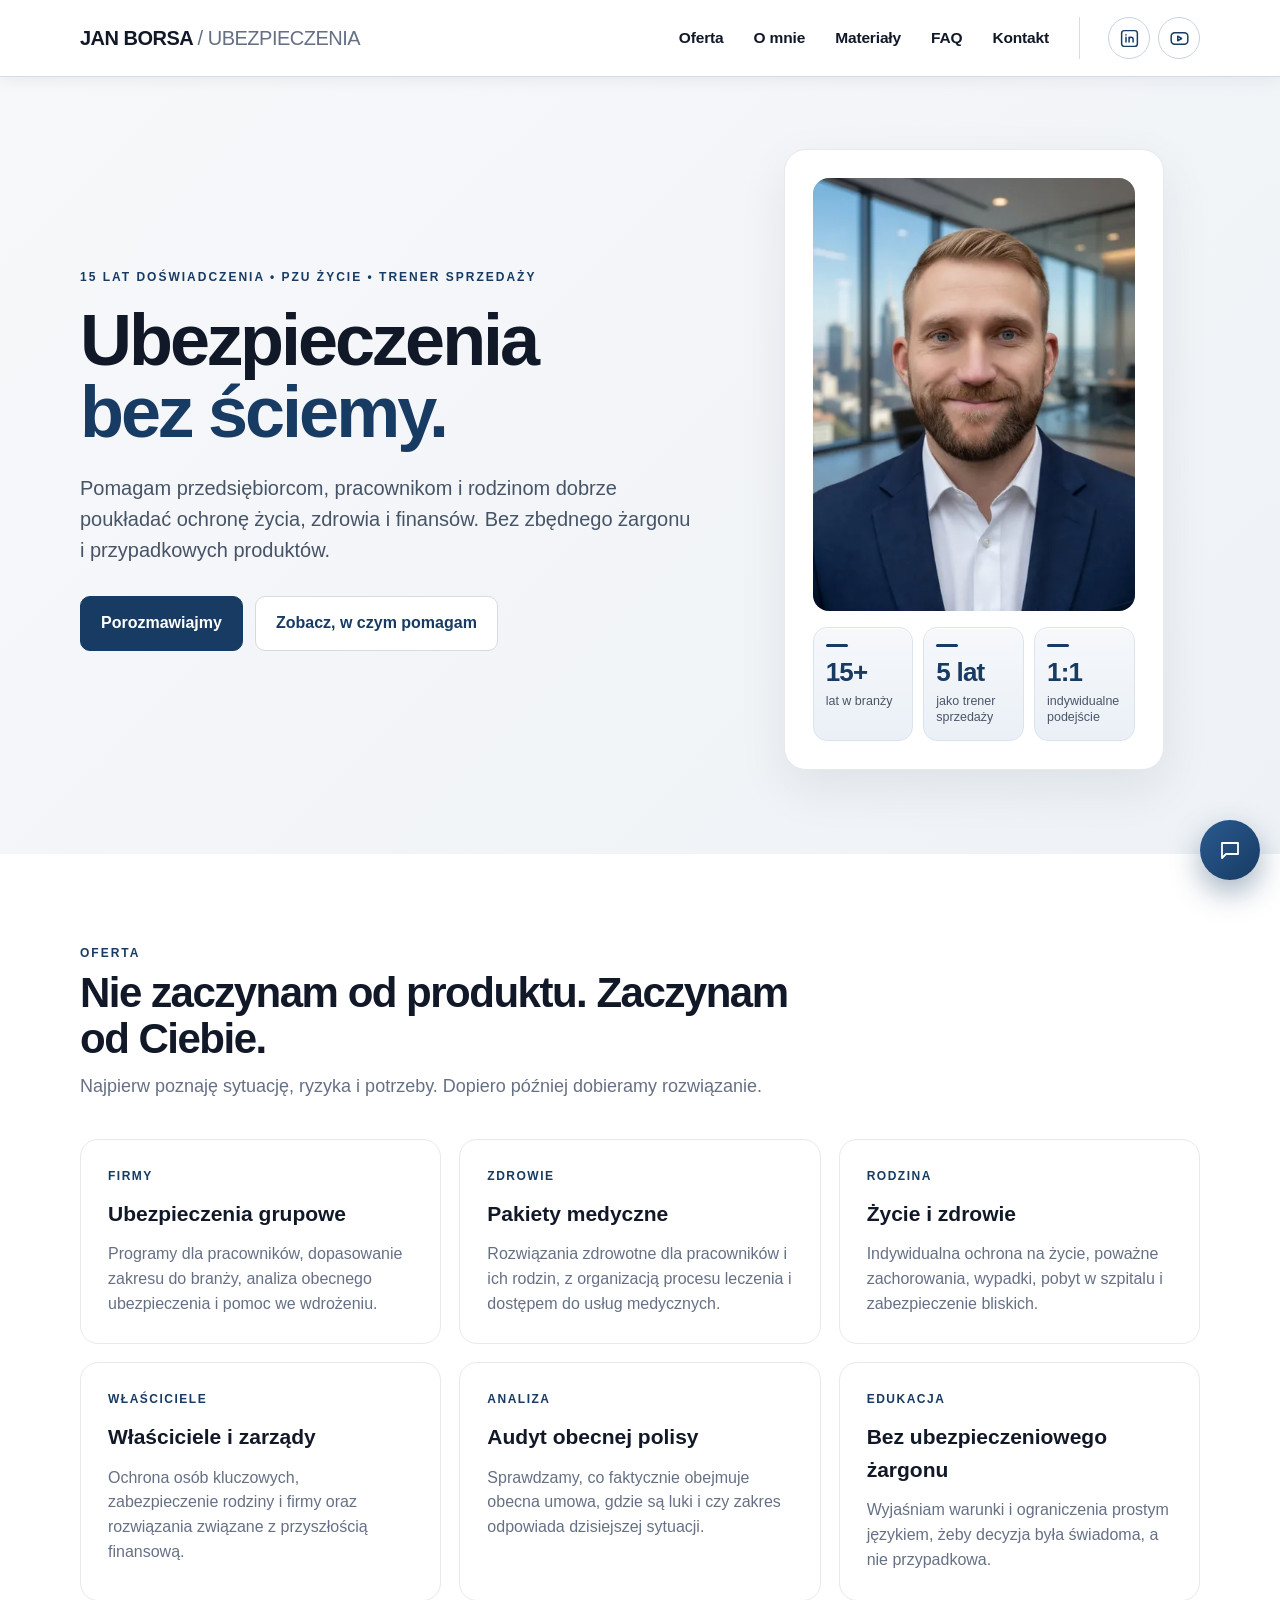
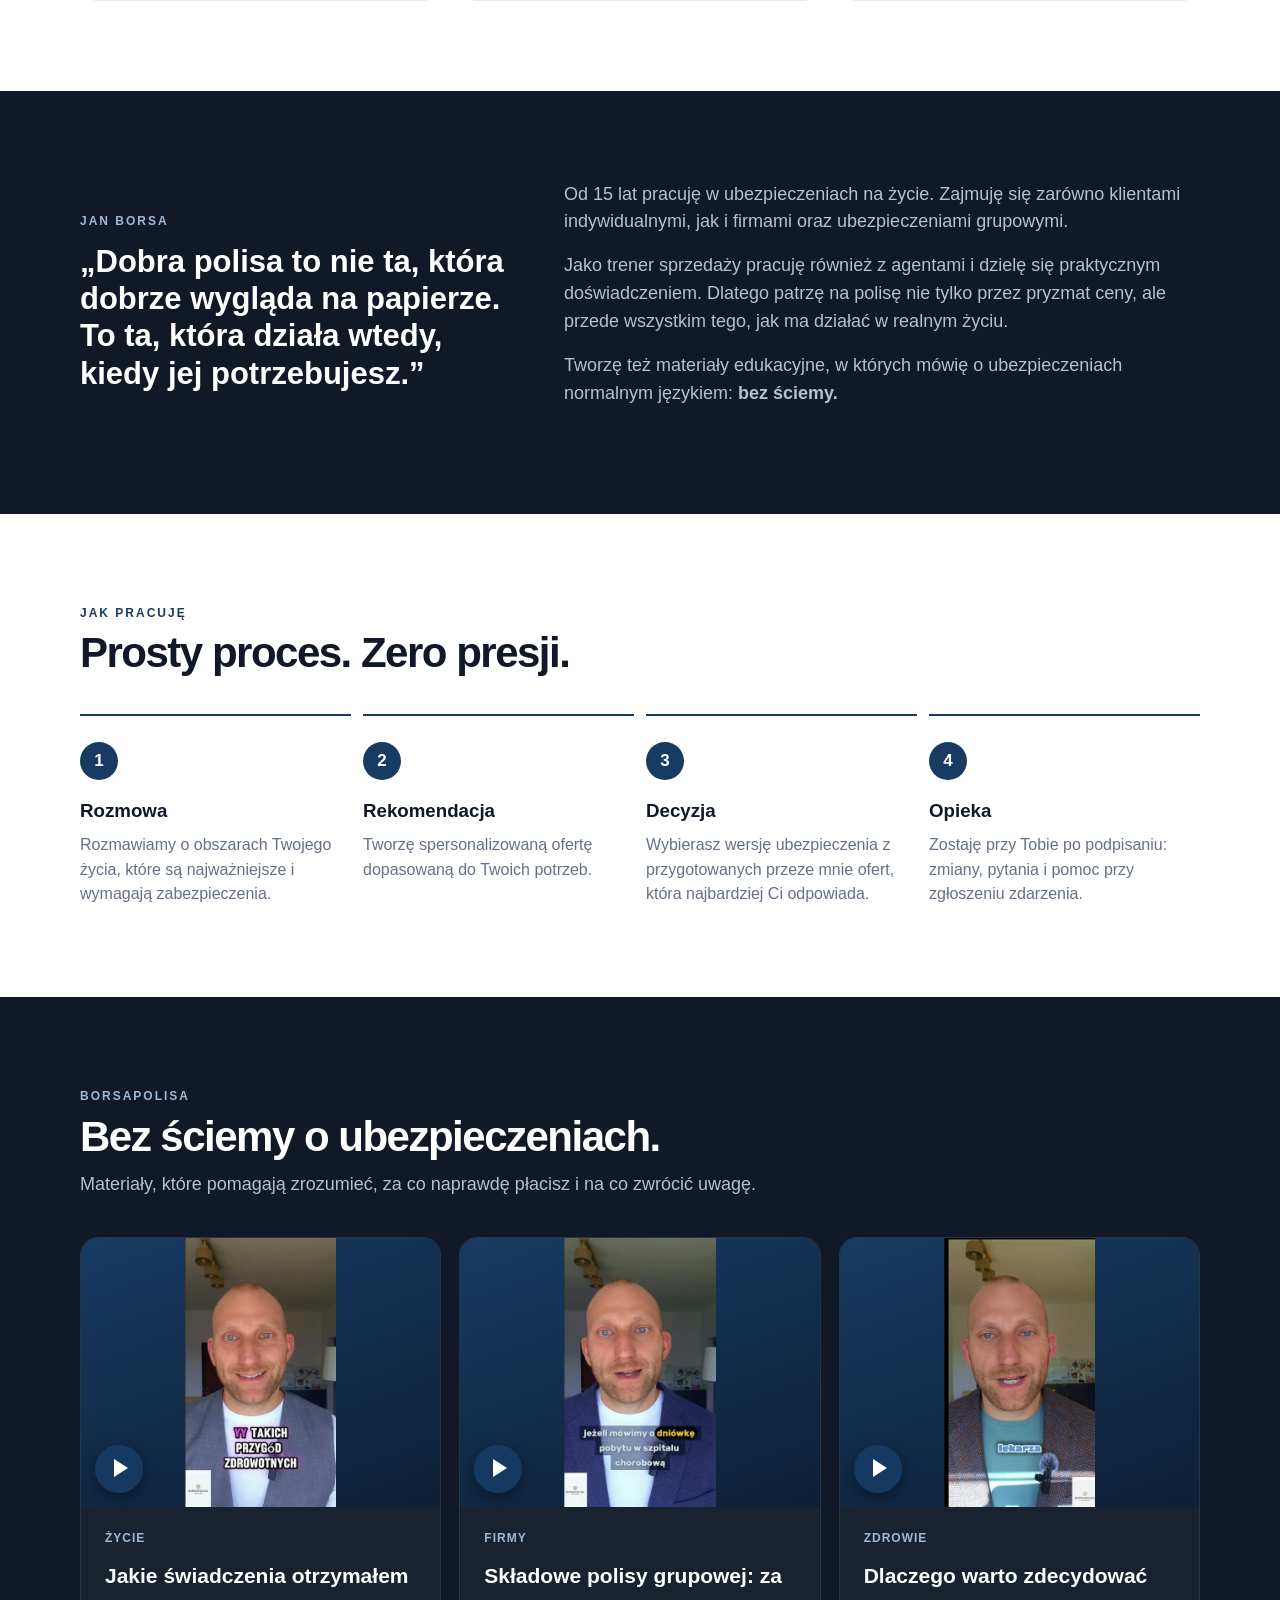
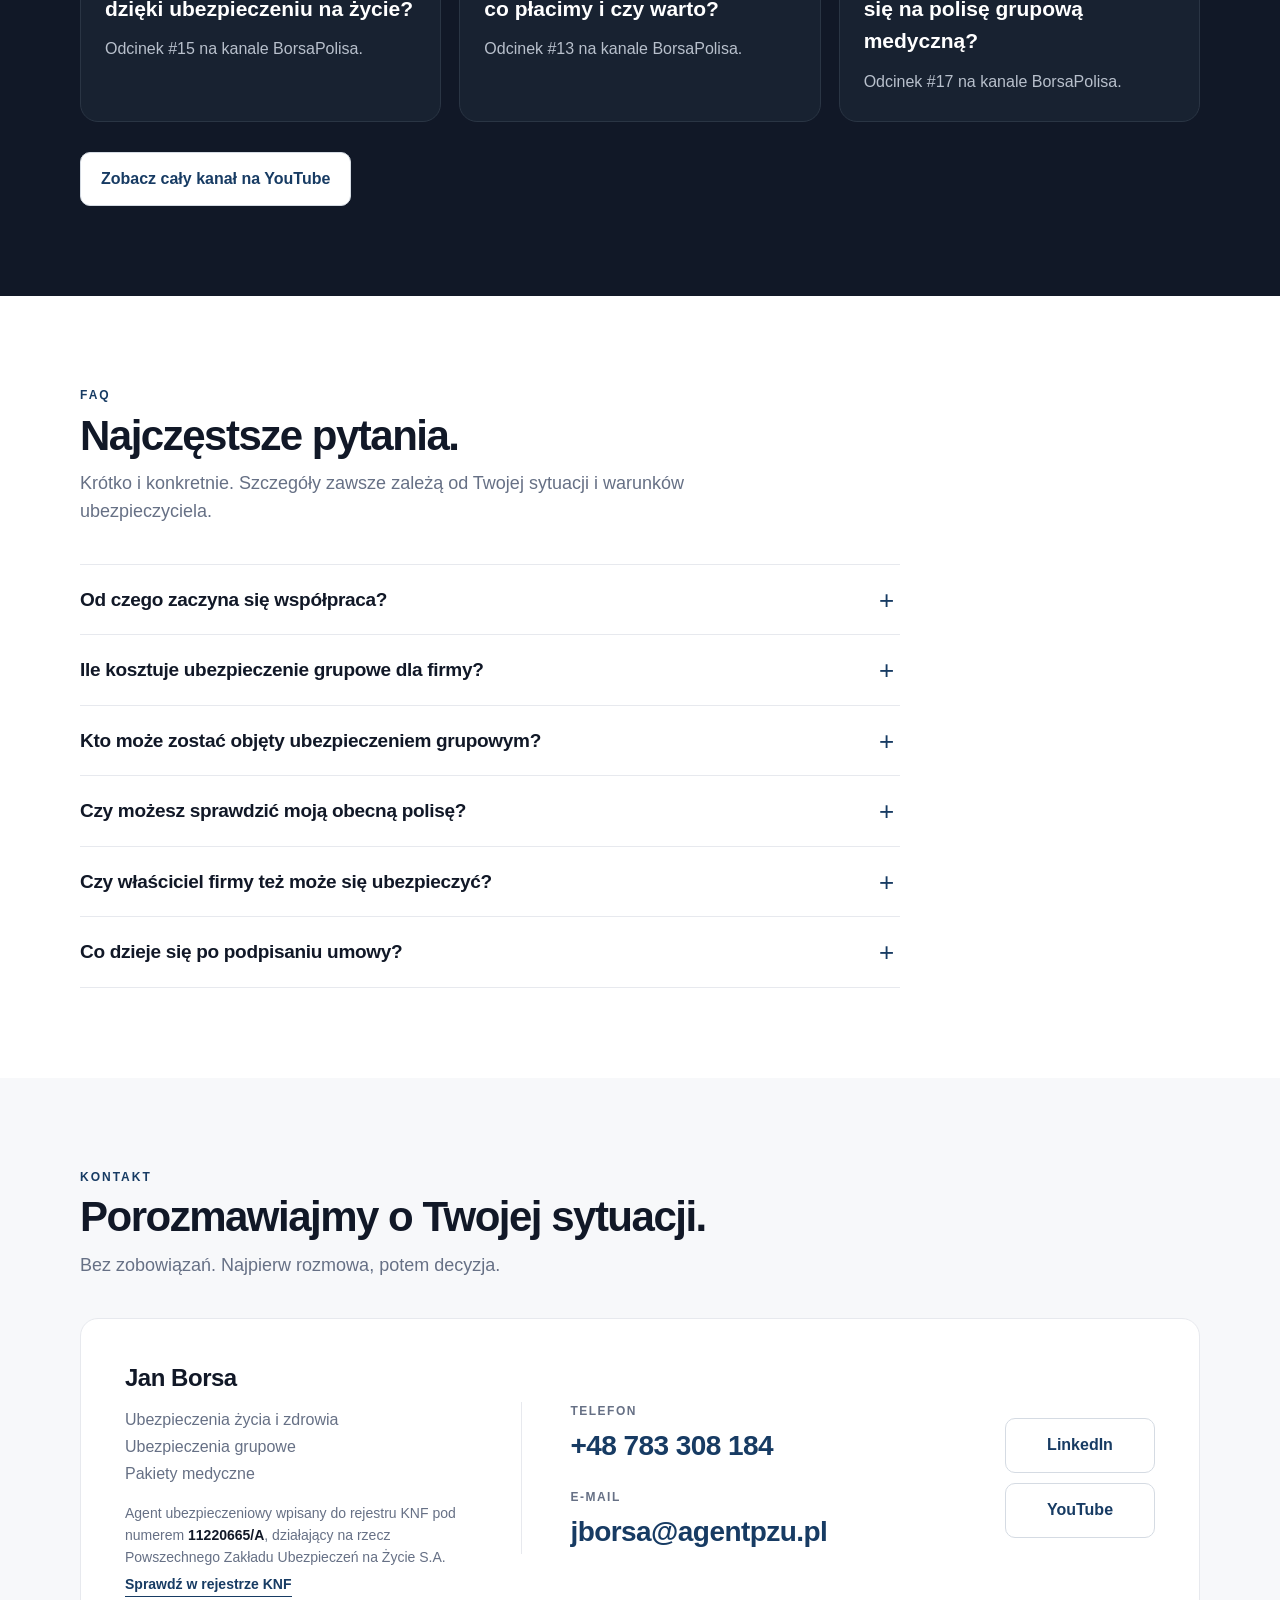
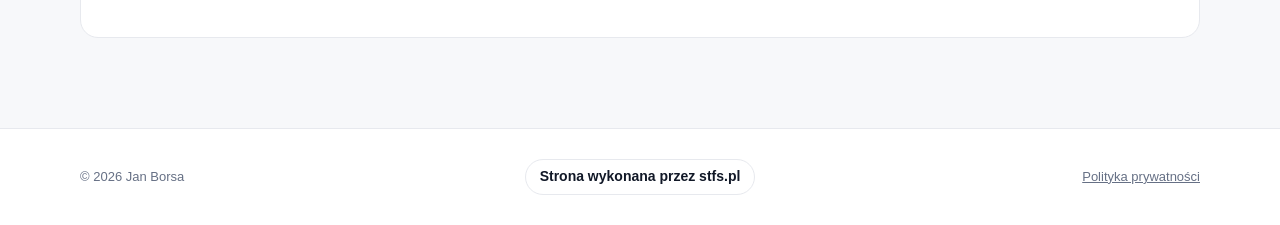
==== index.html @ 15e2555a "Favicon crawlowalna dla Google (ico, svg, png 48/96/192) Ikona z data: URI nie jest czytana przez Go" ====
<!DOCTYPE html>
<html lang="pl">
<head>
<meta charset="utf-8">
<meta name="viewport" content="width=device-width,initial-scale=1">
<title>Jan Borsa: Ubezpieczenia bez ściemy</title>
<meta name="description" content="Jan Borsa: ubezpieczenia życia i zdrowia, rozwiązania dla firm, ubezpieczenia grupowe i pakiety medyczne. 15 lat doświadczenia.">
<meta name="theme-color" content="#173b63">
<meta property="og:title" content="Jan Borsa: Ubezpieczenia bez ściemy">
<meta property="og:description" content="Ubezpieczenia życia i zdrowia, ubezpieczenia grupowe i pakiety medyczne. 15 lat doświadczenia.">
<meta property="og:type" content="website">
<meta property="og:site_name" content="Jan Borsa">
<meta property="og:url" content="https://janborsa.pl/">
<meta property="og:locale" content="pl_PL">
<meta property="og:image" content="https://janborsa.pl/og-image.png">
<meta name="twitter:card" content="summary_large_image">
<link rel="canonical" href="https://janborsa.pl/">
<script type="application/ld+json">{"@context":"https://schema.org","@type":"FAQPage","mainEntity":[{"@type":"Question","name":"Od czego zaczyna się współpraca?","acceptedAnswer":{"@type":"Answer","text":"Od krótkiej rozmowy o Twojej sytuacji: rodzinie, firmie, obecnych zabezpieczeniach i obawach. Dopiero potem pokazuję rozwiązania."}},{"@type":"Question","name":"Ile kosztuje ubezpieczenie grupowe dla firmy?","acceptedAnswer":{"@type":"Answer","text":"Składka zależy między innymi od liczby osób, branży i wybranego zakresu. Po rozmowie przygotowuję wariant dopasowany do firmy, bez zobowiązań."}},{"@type":"Question","name":"Kto może zostać objęty ubezpieczeniem grupowym?","acceptedAnswer":{"@type":"Answer","text":"To zależy od warunków konkretnej oferty. Sprawdzamy, czy obejmuje pracowników na etacie, zleceniu czy B2B, zanim podejmiesz decyzję."}},{"@type":"Question","name":"Czy możesz sprawdzić moją obecną polisę?","acceptedAnswer":{"@type":"Answer","text":"Tak. Przechodzimy przez zakres, wyłączenia i sumy ubezpieczenia, żeby ocenić, czy polisa odpowiada Twojej dzisiejszej sytuacji."}},{"@type":"Question","name":"Czy właściciel firmy też może się ubezpieczyć?","acceptedAnswer":{"@type":"Answer","text":"Tak. Dla właścicieli, wspólników i osób kluczowych są osobne rozwiązania, które zabezpieczają rodzinę i ciągłość firmy."}},{"@type":"Question","name":"Co dzieje się po podpisaniu umowy?","acceptedAnswer":{"@type":"Answer","text":"Zostaję do Twojej dyspozycji. Pomagam w zmianach, pytaniach o zakres i w razie potrzeby przy zgłoszeniu zdarzenia."}}]}</script>
<script type="application/ld+json">{"@context":"https://schema.org","@type":"Person","name":"Jan Borsa","jobTitle":"Doradca ubezpieczeniowy, trener sprzedaży","description":"Ubezpieczenia na życie, ubezpieczenia grupowe i pakiety medyczne. 15 lat doświadczenia.","url":"https://janborsa.pl/","sameAs":["https://www.linkedin.com/in/jan-teodor-borsa-3abaa2ab/","https://www.youtube.com/@borsapolisa"],"email":"jborsa@agentpzu.pl","telephone":"+48783308184","knowsAbout":["ubezpieczenia na życie","ubezpieczenia grupowe","pakiety medyczne"]}</script>
<link rel="apple-touch-icon" href="images/apple-touch-icon.png">
<link rel="icon" href="favicon.ico" sizes="48x48">
<link rel="icon" type="image/svg+xml" href="favicon.svg">
<link rel="icon" type="image/png" sizes="96x96" href="images/favicon-96.png">
<link rel="icon" type="image/png" sizes="192x192" href="images/favicon-192.png">
<link rel="preload" as="image" type="image/webp" href="images/jan-borsa-hero-440.webp" imagesrcset="images/jan-borsa-hero-440.webp 440w, images/jan-borsa-hero-660.webp 660w, images/jan-borsa-hero-880.webp 880w" imagesizes="(max-width:800px) 90vw, 330px" fetchpriority="high">
<link rel="stylesheet" href="style.css?v=20261022a">
</head>
<body>
<a class="skip" href="#oferta">Przejdź do treści</a>

<header class="site-header">
<div class="container nav">
<a class="logo" href="./">JAN BORSA <span>/ UBEZPIECZENIA</span></a>
<div class="nav-right">
<nav class="nav-links" aria-label="Menu główne"><a href="#oferta">Oferta</a><a href="#o-mnie">O mnie</a><a href="#media">Materiały</a><a href="#faq">FAQ</a><a href="#kontakt">Kontakt</a></nav>
<div class="nav-social">
<a href="https://www.linkedin.com/in/jan-teodor-borsa-3abaa2ab/" target="_blank" rel="noopener" aria-label="LinkedIn Jana Borsy"><svg viewBox="0 0 24 24" aria-hidden="true"><rect x="3" y="3" width="18" height="18" rx="3"/><path d="M8 10.5V16M8 7.8v.1M11.5 16v-3.2a2.3 2.3 0 0 1 4.6 0V16M11.5 10.5V16"/></svg></a>
<a href="https://www.youtube.com/@borsapolisa" target="_blank" rel="noopener" aria-label="Kanał BorsaPolisa na YouTube"><svg viewBox="0 0 24 24" aria-hidden="true"><rect x="2.5" y="5.5" width="19" height="13" rx="4"/><path d="M10 9.4v5.2l4.4-2.6L10 9.4Z"/></svg></a>
</div>
</div>
<button class="burger" id="burger" type="button" aria-label="Otwórz menu" aria-expanded="false" aria-controls="drawer"><span></span><span></span><span></span></button>
</div>
</header>

<div class="backdrop" id="backdrop"></div>
<aside class="drawer" id="drawer" aria-hidden="true" aria-label="Menu">
<div class="drawer-top"><div class="logo">JAN BORSA</div><button class="drawer-close" id="drawer-close" type="button" aria-label="Zamknij menu">&times;</button></div>
<ol>
<li><a href="#oferta">Oferta</a></li>
<li><a href="#o-mnie">O mnie</a></li>
<li><a href="#proces">Jak pracuję</a></li>
<li><a href="#media">Materiały</a></li>
<li><a href="#faq">FAQ</a></li>
<li><a href="#kontakt">Kontakt</a></li>
</ol>
<div class="drawer-social"><a href="https://www.linkedin.com/in/jan-teodor-borsa-3abaa2ab/" target="_blank" rel="noopener">LinkedIn</a><a href="https://www.youtube.com/@borsapolisa" target="_blank" rel="noopener">YouTube</a></div>
<a class="btn" href="#kontakt">Porozmawiajmy</a>
</aside>

<main id="top">
<section class="hero" id="start">
<div class="container hero-grid">
<div>
<div class="eyebrow">15 lat doświadczenia • PZU Życie • trener sprzedaży</div>
<h1>Ubezpieczenia<br><span>bez ściemy.</span></h1>
<p class="lead">Pomagam przedsiębiorcom, pracownikom i rodzinom dobrze poukładać ochronę życia, zdrowia i finansów. Bez zbędnego żargonu i przypadkowych produktów.</p>
<div class="actions"><a class="btn" href="#kontakt">Porozmawiajmy</a><a class="btn light" href="#oferta">Zobacz, w czym pomagam</a></div>
</div>
<div class="hero-card">
<div class="avatar"><picture><source type="image/webp" srcset="images/jan-borsa-hero-440.webp 440w, images/jan-borsa-hero-660.webp 660w, images/jan-borsa-hero-880.webp 880w" sizes="(max-width:800px) 90vw, 330px"><img src="images/jan-borsa-hero-440.jpg" width="880" height="1184" alt="Jan Borsa, doradca ubezpieczeniowy" fetchpriority="high" decoding="async" draggable="false"></picture></div>
<div class="stats"><div class="stat"><b>15+</b><small>lat w branży</small></div><div class="stat"><b>5 lat</b><small>jako trener sprzedaży</small></div><div class="stat"><b>1:1</b><small>indywidualne podejście</small></div></div>
</div>
</div>
</section>

<section id="oferta">
<div class="container">
<div class="section-head"><div class="eyebrow">Oferta</div><h2>Nie zaczynam od produktu. Zaczynam od Ciebie.</h2><p>Najpierw poznaję sytuację, ryzyka i potrzeby. Dopiero później dobieramy rozwiązanie.</p></div>
<div class="cards">
<div class="card"><div class="num"><span>FIRMY</span></div><h3>Ubezpieczenia grupowe</h3><p>Programy dla pracowników, dopasowanie zakresu do branży, analiza obecnego ubezpieczenia i pomoc we wdrożeniu.</p></div>
<div class="card"><div class="num"><span>ZDROWIE</span></div><h3>Pakiety medyczne</h3><p>Rozwiązania zdrowotne dla pracowników i ich rodzin, z organizacją procesu leczenia i dostępem do usług medycznych.</p></div>
<div class="card"><div class="num"><span>RODZINA</span></div><h3>Życie i zdrowie</h3><p>Indywidualna ochrona na życie, poważne zachorowania, wypadki, pobyt w szpitalu i zabezpieczenie bliskich.</p></div>
<div class="card"><div class="num"><span>WŁAŚCICIELE</span></div><h3>Właściciele i zarządy</h3><p>Ochrona osób kluczowych, zabezpieczenie rodziny i firmy oraz rozwiązania związane z przyszłością finansową.</p></div>
<div class="card"><div class="num"><span>ANALIZA</span></div><h3>Audyt obecnej polisy</h3><p>Sprawdzamy, co faktycznie obejmuje obecna umowa, gdzie są luki i czy zakres odpowiada dzisiejszej sytuacji.</p></div>
<div class="card"><div class="num"><span>EDUKACJA</span></div><h3>Bez ubezpieczeniowego żargonu</h3><p>Wyjaśniam warunki i ograniczenia prostym językiem, żeby decyzja była świadoma, a nie przypadkowa.</p></div>
</div>
</div>
</section>

<section class="dark" id="o-mnie">
<div class="container about">
<div><div class="eyebrow">Jan Borsa</div><div class="quote">„Dobra polisa to nie ta, która dobrze wygląda na papierze. To ta, która działa wtedy, kiedy jej potrzebujesz.”</div></div>
<div><p>Od 15 lat pracuję w ubezpieczeniach na życie. Zajmuję się zarówno klientami indywidualnymi, jak i firmami oraz ubezpieczeniami grupowymi.</p><p>Jako trener sprzedaży pracuję również z agentami i dzielę się praktycznym doświadczeniem. Dlatego patrzę na polisę nie tylko przez pryzmat ceny, ale przede wszystkim tego, jak ma działać w realnym życiu.</p><p>Tworzę też materiały edukacyjne, w których mówię o ubezpieczeniach normalnym językiem: <strong>bez ściemy.</strong></p></div>
</div>
</section>

<section id="proces">
<div class="container">
<div class="section-head"><div class="eyebrow">Jak pracuję</div><h2>Prosty proces. Zero presji.</h2></div>
<div class="process">
<div class="step"><b>1</b><h3>Rozmowa</h3><p>Rozmawiamy o obszarach Twojego życia, które są najważniejsze i wymagają zabezpieczenia.</p></div>
<div class="step"><b>2</b><h3>Rekomendacja</h3><p>Tworzę spersonalizowaną ofertę dopasowaną do Twoich potrzeb.</p></div>
<div class="step"><b>3</b><h3>Decyzja</h3><p>Wybierasz wersję ubezpieczenia z przygotowanych przeze mnie ofert, która najbardziej Ci odpowiada.</p></div>
<div class="step"><b>4</b><h3>Opieka</h3><p>Zostaję przy Tobie po podpisaniu: zmiany, pytania i pomoc przy zgłoszeniu zdarzenia.</p></div>
</div>
</div>
</section>

<section id="media" class="dark">
<div class="container">
<div class="section-head"><div class="eyebrow">BorsaPolisa</div><h2>Bez ściemy o ubezpieczeniach.</h2><p>Materiały, które pomagają zrozumieć, za co naprawdę płacisz i na co zwrócić uwagę.</p></div>
<div class="media">
<a class="card video" href="https://www.youtube.com/watch?v=rmVHLTEjoDM" target="_blank" rel="noopener"><span class="thumb"><picture><source type="image/webp" srcset="images/film-zycie-360.webp"><img src="images/film-zycie-360.jpg" width="360" height="640" alt="" loading="lazy" decoding="async"></picture><span class="play" aria-hidden="true"></span></span><div class="vtext"><div class="tag">Życie</div><h3>Jakie świadczenia otrzymałem dzięki ubezpieczeniu na życie?</h3><p>Odcinek #15 na kanale BorsaPolisa.</p></div></a>
<a class="card video" href="https://www.youtube.com/watch?v=pMeIC4JHuJY" target="_blank" rel="noopener"><span class="thumb"><picture><source type="image/webp" srcset="images/film-firmy-360.webp"><img src="images/film-firmy-360.jpg" width="360" height="640" alt="" loading="lazy" decoding="async"></picture><span class="play" aria-hidden="true"></span></span><div class="vtext"><div class="tag">Firmy</div><h3>Składowe polisy grupowej: za co płacimy i czy warto?</h3><p>Odcinek #13 na kanale BorsaPolisa.</p></div></a>
<a class="card video" href="https://www.youtube.com/watch?v=3OYVxTwHnvA" target="_blank" rel="noopener"><span class="thumb"><picture><source type="image/webp" srcset="images/film-zdrowie-360.webp"><img src="images/film-zdrowie-360.jpg" width="360" height="640" alt="" loading="lazy" decoding="async"></picture><span class="play" aria-hidden="true"></span></span><div class="vtext"><div class="tag">Zdrowie</div><h3>Dlaczego warto zdecydować się na polisę grupową medyczną?</h3><p>Odcinek #17 na kanale BorsaPolisa.</p></div></a>
</div>
<div class="actions"><a class="btn light" href="https://www.youtube.com/@borsapolisa" target="_blank" rel="noopener">Zobacz cały kanał na YouTube</a></div>
</div>
</section>

<section id="faq">
<div class="container">
<div class="section-head"><div class="eyebrow">FAQ</div><h2>Najczęstsze pytania.</h2><p>Krótko i konkretnie. Szczegóły zawsze zależą od Twojej sytuacji i warunków ubezpieczyciela.</p></div>
<div class="faq">
<details><summary>Od czego zaczyna się współpraca?</summary><p>Od krótkiej rozmowy o Twojej sytuacji: rodzinie, firmie, obecnych zabezpieczeniach i obawach. Dopiero potem pokazuję rozwiązania.</p></details>
<details><summary>Ile kosztuje ubezpieczenie grupowe dla firmy?</summary><p>Składka zależy między innymi od liczby osób, branży i wybranego zakresu. Po rozmowie przygotowuję wariant dopasowany do firmy, bez zobowiązań.</p></details>
<details><summary>Kto może zostać objęty ubezpieczeniem grupowym?</summary><p>To zależy od warunków konkretnej oferty. Sprawdzamy, czy obejmuje pracowników na etacie, zleceniu czy B2B, zanim podejmiesz decyzję.</p></details>
<details><summary>Czy możesz sprawdzić moją obecną polisę?</summary><p>Tak. Przechodzimy przez zakres, wyłączenia i sumy ubezpieczenia, żeby ocenić, czy polisa odpowiada Twojej dzisiejszej sytuacji.</p></details>
<details><summary>Czy właściciel firmy też może się ubezpieczyć?</summary><p>Tak. Dla właścicieli, wspólników i osób kluczowych są osobne rozwiązania, które zabezpieczają rodzinę i ciągłość firmy.</p></details>
<details><summary>Co dzieje się po podpisaniu umowy?</summary><p>Zostaję do Twojej dyspozycji. Pomagam w zmianach, pytaniach o zakres i w razie potrzeby przy zgłoszeniu zdarzenia.</p></details>
</div>
</div>
</section>

<section id="kontakt" class="contact">
<div class="container">
<div class="section-head"><div class="eyebrow">Kontakt</div><h2>Porozmawiajmy o Twojej sytuacji.</h2><p>Bez zobowiązań. Najpierw rozmowa, potem decyzja.</p></div>
<div class="contact-grid">
<div class="contact-box">
<div class="contact-who"><h3>Jan Borsa</h3><p>Ubezpieczenia życia i zdrowia<br>Ubezpieczenia grupowe<br>Pakiety medyczne</p><p class="reg">Agent ubezpieczeniowy wpisany do rejestru KNF pod numerem <strong>11220665/A</strong>, działający na rzecz Powszechnego Zakładu Ubezpieczeń na Życie S.A. <a href="https://rpu.knf.gov.pl/search/agent/11220665%2FA/363463" target="_blank" rel="noopener">Sprawdź w rejestrze KNF</a></p></div>
<div class="contact-main">
<div><span class="lbl">Telefon</span><a href="tel:+48783308184">+48 783 308 184</a></div>
<div><span class="lbl">E-mail</span><a href="mailto:jborsa@agentpzu.pl">jborsa@agentpzu.pl</a></div>
</div>
<div class="contact-soc"><a class="btn light" href="https://www.linkedin.com/in/jan-teodor-borsa-3abaa2ab/" target="_blank" rel="noopener">LinkedIn</a><a class="btn light" href="https://www.youtube.com/@borsapolisa" target="_blank" rel="noopener">YouTube</a></div>
</div>
</div>
</div>
</section>
</main>
<footer><div class="container foot"><span class="foot-copy">© 2026 Jan Borsa</span><a class="foot-credit" href="https://stfs.pl" target="_blank" rel="noopener">Strona wykonana przez stfs.pl</a><a class="foot-policy" href="polityka-prywatnosci">Polityka prywatności</a></div></footer>

<div class="help-widget" id="helpWidget">
<div class="help-panel" id="helpPanel" role="region" aria-label="Szybka pomoc">
<p class="help-title">Jak mogę pomóc?</p>
<p>Wybierz, czego szukasz, a przeniosę Cię od razu we właściwe miejsce.</p>
<a href="#oferta"><svg viewBox="0 0 24 24" aria-hidden="true"><path d="M5 4.5h14v15H5z"/><path d="M8.5 9h7M8.5 12.5h7M8.5 16h4"/></svg> Zobacz ofertę</a>
<a href="#media"><svg viewBox="0 0 24 24" aria-hidden="true"><rect x="3" y="5" width="18" height="14" rx="3"/><path d="M10.5 9.5v5l4-2.5-4-2.5Z"/></svg> Obejrzyj materiały</a>
<a href="#faq"><svg viewBox="0 0 24 24" aria-hidden="true"><circle cx="12" cy="12" r="9"/><path d="M9.7 9.6a2.4 2.4 0 1 1 3.4 2.2c-.7.4-1.1.9-1.1 1.7M12 16.8v.1"/></svg> Najczęstsze pytania</a>
<a href="tel:+48783308184"><svg viewBox="0 0 24 24" aria-hidden="true"><path d="M4 4.5c0 8.5 6.9 15.5 15.5 15.5.6 0 1.1-.4 1.1-1l.4-3a1 1 0 0 0-.7-1.1l-4-1a1 1 0 0 0-1.1.4l-1 1.4a12 12 0 0 1-5.9-5.9l1.4-1a1 1 0 0 0 .4-1.1l-1-4A1 1 0 0 0 9 3.4l-3 .4a1 1 0 0 0-1 1.1Z"/></svg> Zadzwoń</a>
<a href="mailto:jborsa@agentpzu.pl?subject=Chc%C4%99%20porozmawia%C4%87%20o%20ubezpieczeniu"><svg viewBox="0 0 24 24" aria-hidden="true"><rect x="3" y="5.5" width="18" height="13" rx="2"/><path d="m3.5 7 8.5 6 8.5-6"/></svg> Napisz e-mail</a>
</div>
<button class="help-toggle" id="helpToggle" type="button" aria-expanded="false" aria-controls="helpPanel" aria-label="Szybka pomoc"><svg viewBox="0 0 24 24" aria-hidden="true"><path d="M4 5h16v11H8l-4 4V5Z"/></svg></button>
</div>

<div class="mobile-bar" id="mobile-bar"><a class="btn light" href="tel:+48783308184">Zadzwoń</a><a class="btn" href="mailto:jborsa@agentpzu.pl?subject=Chc%C4%99%20porozmawia%C4%87%20o%20ubezpieczeniu">Napisz</a></div>

<script src="script.js?v=20261022a" defer></script>
</body>
</html>
---- style.css ----
:root{--ink:#111827;--muted:#667085;--bg:#f7f8fa;--card:#fff;--line:#e7e9ee;--accent:#173b63;--header-h:76px}
*{box-sizing:border-box}
html{scroll-behavior:smooth;-webkit-text-size-adjust:100%}
body{margin:0;font-family:Inter,-apple-system,BlinkMacSystemFont,"Segoe UI",Roboto,Arial,sans-serif;color:var(--ink);background:#fff;line-height:1.55;-webkit-font-smoothing:antialiased}
body.menu-open{overflow:hidden}
img{max-width:100%;height:auto}
a:focus-visible,button:focus-visible{outline:3px solid #6f9bd1;outline-offset:3px;border-radius:6px}
.skip{position:absolute;left:-999px;top:8px;background:var(--accent);color:#fff;padding:10px 14px;border-radius:8px;z-index:200}
.skip:focus{left:8px}

/* grid safety (iOS WebKit): every grid child can shrink */
.hero-grid>*,.cards>*,.process>*,.about>*,.media>*,.contact-grid>*,.stats>*{min-width:0}

.container{width:min(1120px,92%);margin:auto}

/* header */
.site-header{position:sticky;top:0;z-index:50;background:rgba(255,255,255,.97);-webkit-backdrop-filter:blur(8px);backdrop-filter:blur(8px);border-bottom:1px solid #d5dce6;box-shadow:0 2px 16px rgba(15,26,43,.07)}
.nav{height:var(--header-h);display:flex;align-items:center;justify-content:space-between;gap:16px}
.logo{font-weight:800;font-size:20px;letter-spacing:-.5px;color:var(--ink);text-decoration:none;white-space:nowrap}
.logo span{font-weight:400;color:var(--muted)}
.nav-right{display:flex;align-items:center;gap:30px}
.nav-links{display:flex;align-items:center;gap:30px}
.nav-links a{position:relative;color:var(--ink);text-decoration:none;font-size:15.5px;font-weight:600;letter-spacing:-.01em;padding:8px 0}
.nav-links a::after{content:"";position:absolute;left:0;right:0;bottom:2px;height:2px;background:var(--accent);transform:scaleX(0);transform-origin:left;transition:transform .3s ease}
.nav-links a:hover::after{transform:scaleX(1)}
.nav-social{display:flex;align-items:center;gap:8px;padding-left:28px;border-left:1px solid #d5dce6}
.nav-social a{display:flex;align-items:center;justify-content:center;width:42px;height:42px;border:1px solid #c9d2de;border-radius:50%;color:var(--accent);background:#fff;transition:background .2s ease,color .2s ease,border-color .2s ease}
.nav-social a:hover{background:var(--accent);color:#fff;border-color:var(--accent)}
.nav-social svg{width:21px;height:21px;fill:none;stroke:currentColor;stroke-width:1.7;stroke-linecap:round;stroke-linejoin:round}
.drawer-social{display:flex;gap:12px;margin:22px 0 14px}
.drawer-social a{flex:1;text-align:center;padding:13px 10px;border:1px solid #c9d2de;border-radius:10px;color:var(--accent);font-weight:700;text-decoration:none}
.burger{display:none;width:46px;height:46px;border:1px solid var(--line);border-radius:12px;background:#fff;cursor:pointer;padding:0;align-items:center;justify-content:center;flex-direction:column;gap:5px}
.burger span{display:block;width:20px;height:2px;background:var(--ink);border-radius:2px}

/* mobile drawer (transform based, no clip-path) */
.drawer{position:fixed;top:0;right:0;bottom:0;width:min(360px,88vw);background:#fff;z-index:120;transform:translateX(100%);visibility:hidden;transition:transform .3s ease,visibility 0s linear .3s;display:flex;flex-direction:column;padding:20px 24px 28px;box-shadow:-18px 0 50px rgba(17,24,39,.18)}
.drawer.open{transform:translateX(0);visibility:visible;transition:transform .3s ease}
.drawer-top{display:flex;align-items:center;justify-content:space-between;margin-bottom:18px}
.drawer-close{width:46px;height:46px;border:1px solid var(--line);border-radius:12px;background:#fff;font-size:26px;line-height:1;cursor:pointer;color:var(--ink)}
.drawer ol{list-style:none;margin:0;padding:0;}
.drawer li{border-top:1px solid var(--line)}
.drawer li:last-child{border-bottom:1px solid var(--line)}
.drawer li a{display:flex;align-items:center;gap:14px;padding:18px 4px;color:var(--ink);text-decoration:none;font-size:22px;font-weight:700;letter-spacing:-.5px}
.drawer li a::after{content:"\203A";margin-left:auto;font-size:28px;font-weight:400;line-height:1;color:var(--accent);transition:transform .25s ease}
.drawer li a:active::after{transform:translateX(4px)}
.drawer .btn{margin-top:auto;text-align:center}
.backdrop{position:fixed;inset:0;background:rgba(17,24,39,.5);z-index:110;opacity:0;visibility:hidden;transition:opacity .3s ease,visibility 0s linear .3s}
.backdrop.open{opacity:1;visibility:visible;transition:opacity .3s ease}

/* buttons */
.btn{display:inline-block;padding:14px 20px;border-radius:10px;background:var(--accent);color:#fff;text-decoration:none;font-weight:700;border:1px solid var(--accent);min-height:48px;text-align:center}
.btn:hover{background:#0f2b49}
.btn.light{background:#fff;color:var(--accent);border-color:#d5dbe3}
.btn.light:hover{background:var(--bg)}

/* hero */
.hero{background:linear-gradient(135deg,#f7f8fa 0%,#eef2f6 100%);padding:72px 0 84px}
.hero-grid{display:grid;grid-template-columns:1.15fr .85fr;gap:55px;align-items:center}
.eyebrow{text-transform:uppercase;letter-spacing:2px;font-size:12px;font-weight:800;color:var(--accent)}
h1{font-size:clamp(40px,6vw,72px);line-height:1;letter-spacing:-3px;margin:18px 0 25px}
h1 span{color:var(--accent)}
.lead{font-size:20px;color:#475467;max-width:650px}
.actions{display:flex;gap:12px;margin-top:30px;flex-wrap:wrap}
.hero-card{background:#fff;border:1px solid var(--line);border-radius:22px;padding:28px;box-shadow:0 18px 50px rgba(17,24,39,.08)}
.avatar{aspect-ratio:880/1184;border-radius:16px;background:#d8dde5;overflow:hidden}
.avatar img{display:block;width:100%;height:100%;object-fit:cover;object-position:center top;-webkit-user-drag:none;user-select:none}
.stats{display:grid;grid-template-columns:repeat(3,1fr);gap:12px;margin-top:15px}
.stat{padding:15px;background:var(--bg);border-radius:12px}
.stat b{display:block;font-size:23px}
.stat small{color:var(--muted)}

/* sections */
section{padding:90px 0;scroll-margin-top:var(--header-h)}
.section-head{max-width:720px;margin-bottom:38px}
.section-head h2{font-size:42px;line-height:1.08;letter-spacing:-1.5px;margin:8px 0 12px}
.section-head p{color:var(--muted);font-size:18px;margin:0}
.cards{display:grid;grid-template-columns:repeat(3,1fr);gap:18px}
.card{border:1px solid var(--line);border-radius:18px;padding:27px;background:#fff}
.card h3{font-size:21px;margin:12px 0}
.card p{color:var(--muted);margin:0}
.num{display:block;font-weight:800;font-size:12px;letter-spacing:1.5px;text-transform:uppercase;color:var(--accent)}
.dark{background:#111827;color:#fff}
.dark .eyebrow{color:#9fb8d6}
.dark .section-head p,.dark .card p{color:#b8c0cc}
.dark .card{background:#182231;border-color:#2a3544}
.dark .tag{color:#9fb8d6}
.process{display:grid;grid-template-columns:repeat(4,1fr);gap:12px}
.step{padding:22px;border-top:2px solid var(--accent)}
.step b{font-size:14px;color:var(--accent)}
.step h3{margin:14px 0 7px}
.step p{margin:0;color:var(--muted)}
.about{display:grid;grid-template-columns:.8fr 1.2fr;gap:60px;align-items:center}
.quote{font-size:31px;line-height:1.2;font-weight:700;margin-top:12px}
.about p{color:#b8c0cc;font-size:18px;margin:0 0 16px}
.media{display:grid;grid-template-columns:repeat(3,1fr);gap:18px}
.media .card{min-height:190px}
.tag{font-size:12px;font-weight:800;color:var(--accent);text-transform:uppercase;letter-spacing:1px}
.contact{background:var(--bg)}
.contact-grid{display:grid;grid-template-columns:1fr 1fr;gap:30px}
.contact-box{background:#fff;border:1px solid var(--line);border-radius:18px;padding:30px}
.contact-box h3{margin-top:0}
.contact-box a:not(.btn){color:var(--accent);font-weight:700;text-decoration:none;overflow-wrap:anywhere}
footer{padding:30px 0;color:var(--muted);font-size:13px;border-top:1px solid var(--line)}

/* video cards */
a.card.video{display:block;color:inherit;text-decoration:none;position:relative;transition:border-color .2s ease}
a.card.video:hover{border-color:#5a7ea6}
.play{display:block;width:44px;height:44px;border-radius:50%;background:var(--accent);margin-bottom:18px;position:relative}
.dark .play{background:#2c5a8c}
.play::after{content:"";position:absolute;left:17px;top:13px;border-left:14px solid #fff;border-top:9px solid transparent;border-bottom:9px solid transparent}

/* faq */
.faq{max-width:820px}
.faq details{border-top:1px solid var(--line)}
.faq details:last-child{border-bottom:1px solid var(--line)}
.faq summary{cursor:pointer;list-style:none;padding:20px 40px 20px 0;font-size:19px;font-weight:700;position:relative;letter-spacing:-.3px}
.faq summary::-webkit-details-marker{display:none}
.faq summary::after{content:"+";position:absolute;right:6px;top:50%;transform:translateY(-50%) rotate(0);font-size:26px;font-weight:400;color:var(--accent);transition:transform .3s ease}
.faq details.is-open summary::after{transform:translateY(-50%) rotate(135deg)}
.faq details p{margin:0;padding:0 0 22px;color:var(--muted);font-size:17px;max-width:700px;overflow:hidden}

.foot{display:flex;justify-content:space-between;gap:12px;flex-wrap:wrap}
.foot a{color:var(--muted)}

/* mobile contact bar, touch devices only */
.mobile-bar{display:none}
@media(hover:none) and (max-width:800px){
  .mobile-bar{display:flex;gap:10px;position:fixed;left:0;right:0;bottom:0;z-index:90;padding:10px 4% calc(10px + env(safe-area-inset-bottom));background:rgba(255,255,255,.96);border-top:1px solid var(--line)}
  .mobile-bar .btn{flex:1;padding:12px 10px}
  body{padding-bottom:calc(72px + env(safe-area-inset-bottom))}
  body.menu-open .mobile-bar{display:none}
}

/* reveal on scroll: desktop pointer only, set by JS */
.js-reveal .reveal{opacity:0;transform:translateY(18px);transition:opacity .6s ease,transform .6s ease}
.js-reveal .reveal.in{opacity:1;transform:none}

@media(max-width:900px){
  .nav-right{display:none}
  .burger{display:flex}
}
@media(max-width:800px){
  section{padding:64px 0}
  .hero{padding:40px 0 56px}
  .hero-grid,.about,.contact-grid{grid-template-columns:1fr;gap:32px}
  .cards,.media,.process{grid-template-columns:1fr}
  h1{letter-spacing:-2px}
  .lead{font-size:18px}
  .section-head h2{font-size:32px;letter-spacing:-1px}
  .quote{font-size:25px}
  .hero-card{padding:16px}
  .avatar{max-width:420px;margin:0 auto}
  .stats{gap:8px}
  .stat{padding:12px 10px}
  .stat b{font-size:20px}
  .stat small{font-size:12px}
  .actions .btn{flex:1 1 100%}
  .contact-box{padding:22px}
  .step{padding:18px 4px}
}
@media(max-width:380px){
  .logo{font-size:17px}
  .logo span{display:none}
}
@media(prefers-reduced-motion:reduce){
  html{scroll-behavior:auto}
  .drawer,.backdrop{transition:none}
}

/* widget pomocy w prawym dolnym rogu (wzor: help-widget z Pasta e Toro) */
.help-widget{position:fixed;right:20px;bottom:20px;z-index:80;display:flex;flex-direction:column;align-items:flex-end;gap:14px}
.help-panel{background:#fff;color:var(--ink);border:1px solid var(--line);border-radius:16px;padding:22px;width:272px;box-shadow:0 18px 50px rgba(17,24,39,.18);transform:translateY(20px) scale(.92);transform-origin:bottom right;opacity:0;visibility:hidden;pointer-events:none;transition:transform .4s cubic-bezier(.16,1,.3,1),opacity .3s ease,visibility 0s linear .4s}
.help-panel.open{transform:none;opacity:1;visibility:visible;pointer-events:auto;transition:transform .4s cubic-bezier(.16,1,.3,1),opacity .3s ease}
.help-panel .help-title{margin:0 0 4px;font-size:19px;font-weight:800;letter-spacing:-.02em;color:var(--accent)}
.help-panel p{margin:0 0 12px;font-size:13.5px;color:var(--muted);line-height:1.45}
.help-panel a{display:flex;align-items:center;gap:12px;padding:11px 0;font-size:14.5px;border-top:1px solid var(--line);color:var(--accent);font-weight:600;text-decoration:none}
.help-panel a:hover{color:#0f2b49}
.help-panel a svg{width:18px;height:18px;fill:none;stroke:var(--accent);stroke-width:1.7;stroke-linecap:round;stroke-linejoin:round;flex-shrink:0}
.help-toggle{width:60px;height:60px;border:0;border-radius:50%;background:linear-gradient(135deg,#2a5a8f,#173b63);display:flex;align-items:center;justify-content:center;cursor:pointer;box-shadow:0 12px 30px rgba(23,59,99,.4);transition:transform .4s cubic-bezier(.16,1,.3,1)}
.help-toggle svg{width:24px;height:24px;fill:none;stroke:#fff;stroke-width:1.8;stroke-linecap:round;stroke-linejoin:round}
.help-toggle:hover{transform:scale(1.08) rotate(8deg)}
body.menu-open .help-widget{display:none}
@media(hover:none) and (max-width:800px){
  .help-widget{right:12px;bottom:calc(84px + env(safe-area-inset-bottom))}
  .help-panel{width:min(300px,calc(100vw - 24px))}
}
@media(prefers-reduced-motion:reduce){.help-panel,.help-toggle{transition:none}}
/* karta ze zdjeciem: wezsza, zeby hero miescilo sie na ekranie 800 px bez przycinania zdjecia */
.hero-card{max-width:380px;width:100%;justify-self:center}
@media(max-width:800px){.hero-card{max-width:none}}
/* kafelki liczb w karcie hero */
.hero-card .stats{gap:10px;margin-top:16px}
.hero-card .stat{position:relative;padding:16px 12px 14px;background:linear-gradient(180deg,#f6f8fb 0%,#eaf0f6 100%);border:1px solid #dbe4ee;border-radius:14px;box-shadow:inset 0 1px 0 #fff;text-align:left;overflow:hidden}
.hero-card .stat::before{content:"";display:block;width:22px;height:3px;border-radius:3px;background:var(--accent);margin-bottom:12px}
.hero-card .stat b{font-size:26px;line-height:1;font-weight:800;letter-spacing:-.03em;color:var(--accent);margin-bottom:8px}
.hero-card .stat small{display:block;font-size:12.5px;line-height:1.3;color:#4a5668;overflow-wrap:anywhere;text-wrap:balance}
@media(max-width:800px){
  .hero-card .stat{padding:14px 10px 12px}
  .hero-card .stat b{font-size:23px}
  .hero-card .stat small{font-size:12px}
}
/* kroki procesu: numer w kolku zamiast "01" */
.process .step{padding:26px 14px 0 0}
.process .step b{display:flex;align-items:center;justify-content:center;width:38px;height:38px;border-radius:50%;background:var(--accent);color:#fff;font-size:17px;font-weight:800;line-height:1}
.process .step h3{margin:16px 0 8px}
@media(max-width:800px){.process .step{padding:22px 0 0 0}}
/* kontakt: jedna szeroka karta, trzy kolumny */
.contact-grid{grid-template-columns:1fr}
.contact-box{display:grid;grid-template-columns:minmax(0,1fr) minmax(0,1.25fr) auto;gap:48px;align-items:center;padding:40px 44px}
.contact-box>*{min-width:0}
.contact-who h3{margin:0 0 10px;font-size:24px;letter-spacing:-.02em}
.contact-who p{margin:0;color:var(--muted);line-height:1.7}
.contact-main{display:grid;gap:20px;padding-left:48px;border-left:1px solid var(--line)}
.contact-main .lbl{display:block;font-size:12px;font-weight:800;letter-spacing:1.5px;text-transform:uppercase;color:var(--muted);margin-bottom:4px}
.contact-main a{font-size:clamp(20px,2.2vw,28px);font-weight:800;letter-spacing:-.02em;color:var(--accent);text-decoration:none;overflow-wrap:anywhere}
.contact-main a:hover{text-decoration:underline}
.contact-soc{display:flex;flex-direction:column;gap:10px;min-width:150px}
@media(max-width:900px){
  .contact-box{grid-template-columns:1fr;gap:28px;padding:28px 24px}
  .contact-main{padding-left:0;border-left:0;padding-top:24px;border-top:1px solid var(--line)}
  .contact-soc{flex-direction:row;min-width:0}
  .contact-soc .btn{flex:1;white-space:normal}
}
/* stopka: trzy czesci, kredyt STFS na srodku */
.foot{display:grid;grid-template-columns:1fr auto 1fr;align-items:center;gap:12px}
.foot-copy{justify-self:start}
.foot-policy{justify-self:end}
.foot a.foot-credit{justify-self:center;color:var(--ink);font-size:14px;font-weight:600;text-decoration:none;padding:6px 14px;border:1px solid var(--line);border-radius:999px;background:#fff;transition:border-color .2s ease,color .2s ease}
.foot a.foot-credit:hover{color:var(--accent);border-color:var(--accent)}
@media(max-width:800px){
  .foot{grid-template-columns:1fr;justify-items:center;text-align:center;gap:14px}
  .foot-copy,.foot-policy{justify-self:center}
}
/* miniatury filmow: 16:9 bez przycinania, play na srodku */
.card.video{padding:0;overflow:hidden}
.video .thumb{display:block;position:relative;aspect-ratio:4/3;background:linear-gradient(160deg,#173b63 0%,#0d1f35 100%);overflow:hidden}
.video .thumb img{display:block;height:100%;width:auto;max-width:100%;margin:0 auto;object-fit:contain;transition:transform .5s ease}
.video .thumb .play{position:absolute;left:14px;bottom:14px;margin:0;width:48px;height:48px;background:rgba(23,59,99,.92);box-shadow:0 6px 18px rgba(0,0,0,.4)}
.video .thumb .play::after{left:19px;top:14px}
.video .vtext{padding:22px 24px 26px}
@media(hover:hover) and (pointer:fine){a.card.video:hover .thumb img{transform:scale(1.04)}}

/* wydajnosc na telefonach */
html{-webkit-tap-highlight-color:transparent}
a,button,summary{touch-action:manipulation}
@media(hover:none){
  .site-header{-webkit-backdrop-filter:none;backdrop-filter:none;background:#fff}
}
@media(max-width:800px){
  .hero-card{box-shadow:0 8px 24px rgba(17,24,39,.1)}
  .help-toggle{box-shadow:0 6px 16px rgba(23,59,99,.35)}
  .video .vtext{padding:18px 20px 22px}
}
/* ===== przyciski: animacje (powiekszanie, bez wypelniania) ===== */
.btn{transition:transform .3s cubic-bezier(.16,1,.3,1),box-shadow .3s ease,background-color .25s ease,border-color .25s ease}
.btn.light{background:#fff}
.btn:hover{background-color:var(--accent)}
.btn.light:hover{background-color:#fff}
.btn:active{transform:scale(.97)}
.btn:focus-visible{box-shadow:0 0 0 3px #fff,0 0 0 6px #6f9bd1}
@media(hover:hover) and (pointer:fine){
  .btn:hover{transform:scale(1.06);box-shadow:0 12px 26px rgba(23,59,99,.3)}
  .btn:hover{background-color:#12304f}
  .btn.light:hover{background-color:#fff;border-color:var(--accent)}
  .btn:active{transform:scale(1.02);box-shadow:0 6px 14px rgba(23,59,99,.28)}
}
@media(hover:none){
  .btn:active{transform:scale(.96)}
}

/* pozostale elementy klikalne */
.nav-social a{transition:transform .3s cubic-bezier(.16,1,.3,1),background .2s ease,color .2s ease,border-color .2s ease,box-shadow .3s ease}
.nav-social a:active,.burger:active,.drawer-close:active{transform:scale(.92)}
.burger,.drawer-close{transition:transform .2s ease,background .2s ease}
.drawer-social a{transition:background .25s ease,color .25s ease,transform .2s ease,border-color .25s ease}
.drawer-social a:active{background:var(--accent);color:#fff;transform:scale(.97)}
.help-toggle:active{transform:scale(.92)}
.help-panel a{transition:padding-left .25s ease,color .2s ease}
.faq summary{transition:color .2s ease}
.foot a.foot-credit:active{transform:scale(.96)}
@media(hover:hover) and (pointer:fine){
  .nav-social a:hover{transform:translateY(-2px);box-shadow:0 8px 18px rgba(23,59,99,.25)}
  .drawer-social a:hover{background:var(--accent);color:#fff;border-color:var(--accent)}
  .help-panel a:hover{padding-left:6px}
  .faq summary:hover{color:var(--accent)}
}
@media(prefers-reduced-motion:reduce){
  .btn,.nav-social a,.help-panel a,.drawer-social a{transition:none}
  .btn:hover,.btn:active{transform:none}
}
/* ===== slidery (telefon): zamiast dlugich list w dol ===== */
.slider-ui{display:none}
@media(max-width:800px){
  .slider{position:relative}
  .slider-track{display:flex !important;gap:12px;overflow-x:auto;overflow-y:hidden;scroll-snap-type:x mandatory;-webkit-overflow-scrolling:touch;overscroll-behavior-x:contain;scrollbar-width:none;padding:6px 4vw 10px;margin:0 -4vw;scroll-padding-inline:4vw;position:relative}
  .slider-track::-webkit-scrollbar{display:none}
  /* slajd = element zatrzaskujacy (bez transformacji) */
  /* dziala tez bez opakowan .slide (awaryjny, natywny pasek) */
  .slider-track>*{flex:0 0 84%;min-width:0;scroll-snap-align:start;scroll-snap-stop:always}
  .slider-track>.slide{display:flex}
  /* animacja jest na elemencie wewnatrz slajdu */
  .slide>*{flex:1 1 auto;min-width:0}
  .slider-track img{-webkit-user-drag:none;user-select:none;-webkit-touch-callout:none}
  .slider-track.process>*{flex-basis:78%}
  .slider-track.process .step{padding:22px 20px;border:1px solid var(--line);border-radius:16px;background:#fff}
  .slider-track.process .step h3{margin:14px 0 6px}
  .slider-ui{display:flex;align-items:center;justify-content:center;gap:16px;margin-top:10px}
  .s-btn{width:46px;height:46px;border-radius:50%;border:1px solid #c9d2de;background:#fff;color:var(--accent);font-size:26px;line-height:1;padding:0 0 3px;display:flex;align-items:center;justify-content:center;cursor:pointer;transition:transform .2s ease,background .2s ease}
  .s-btn:active{transform:scale(.9);background:#e9eef4}
  .s-dots{display:flex;align-items:center;gap:8px}
  .s-dot{position:relative;width:8px;height:8px;border:0;border-radius:99px;padding:0;background:#c3ccd8;cursor:pointer;transition:width .35s cubic-bezier(.16,1,.3,1),background .25s ease}
  .s-dot::after{content:"";position:absolute;inset:-12px -4px}
  .s-dot.on{width:26px;background:var(--accent)}
  .dark .s-btn{background:transparent;border-color:#3a4c63;color:#fff}
  .dark .s-btn:active{background:#243a55}
  .dark .s-dot{background:#3a4c63}
  .dark .s-dot.on{background:#fff}
}
/* widget pomocy: kontener nie moze blokowac klikniec pod soba (zamkniety panel zajmuje miejsce, ale jest niewidoczny) */
.help-widget{pointer-events:none}
.help-widget .help-toggle,.help-widget .help-panel.open{pointer-events:auto}
/* wpis w rejestrze KNF w bloku kontaktowym */
.contact-who .reg{margin:16px 0 0;font-size:14px;line-height:1.55;color:var(--muted)}
.contact-who .reg strong{color:var(--ink)}
.contact-who .reg a{display:inline-block;margin-top:6px;color:var(--accent);font-weight:700;text-decoration:none;border-bottom:1px solid currentColor}
.contact-who .reg a:hover{color:#0f2b49}
/* sekcje fokusowane skryptem po przewinieciu z menu: bez ramki */
section[tabindex="-1"]:focus,main[tabindex="-1"]:focus{outline:none}
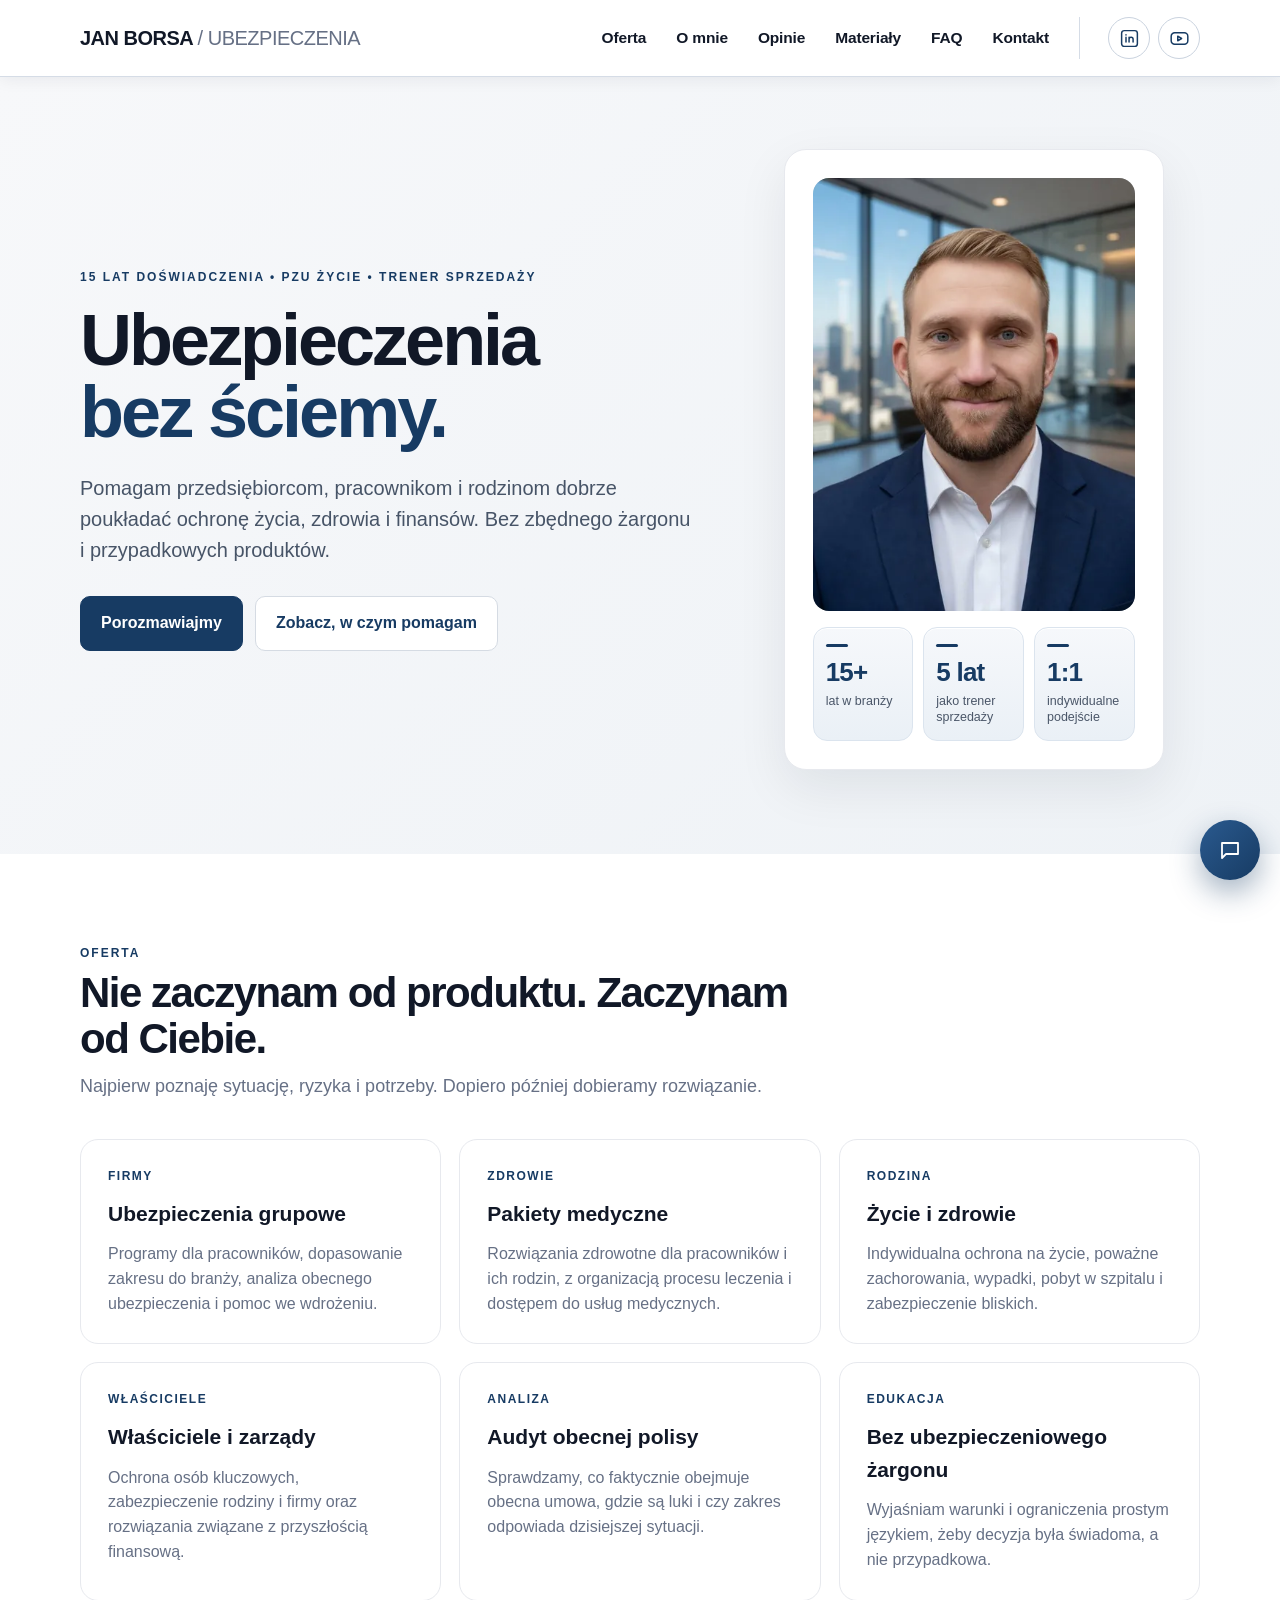
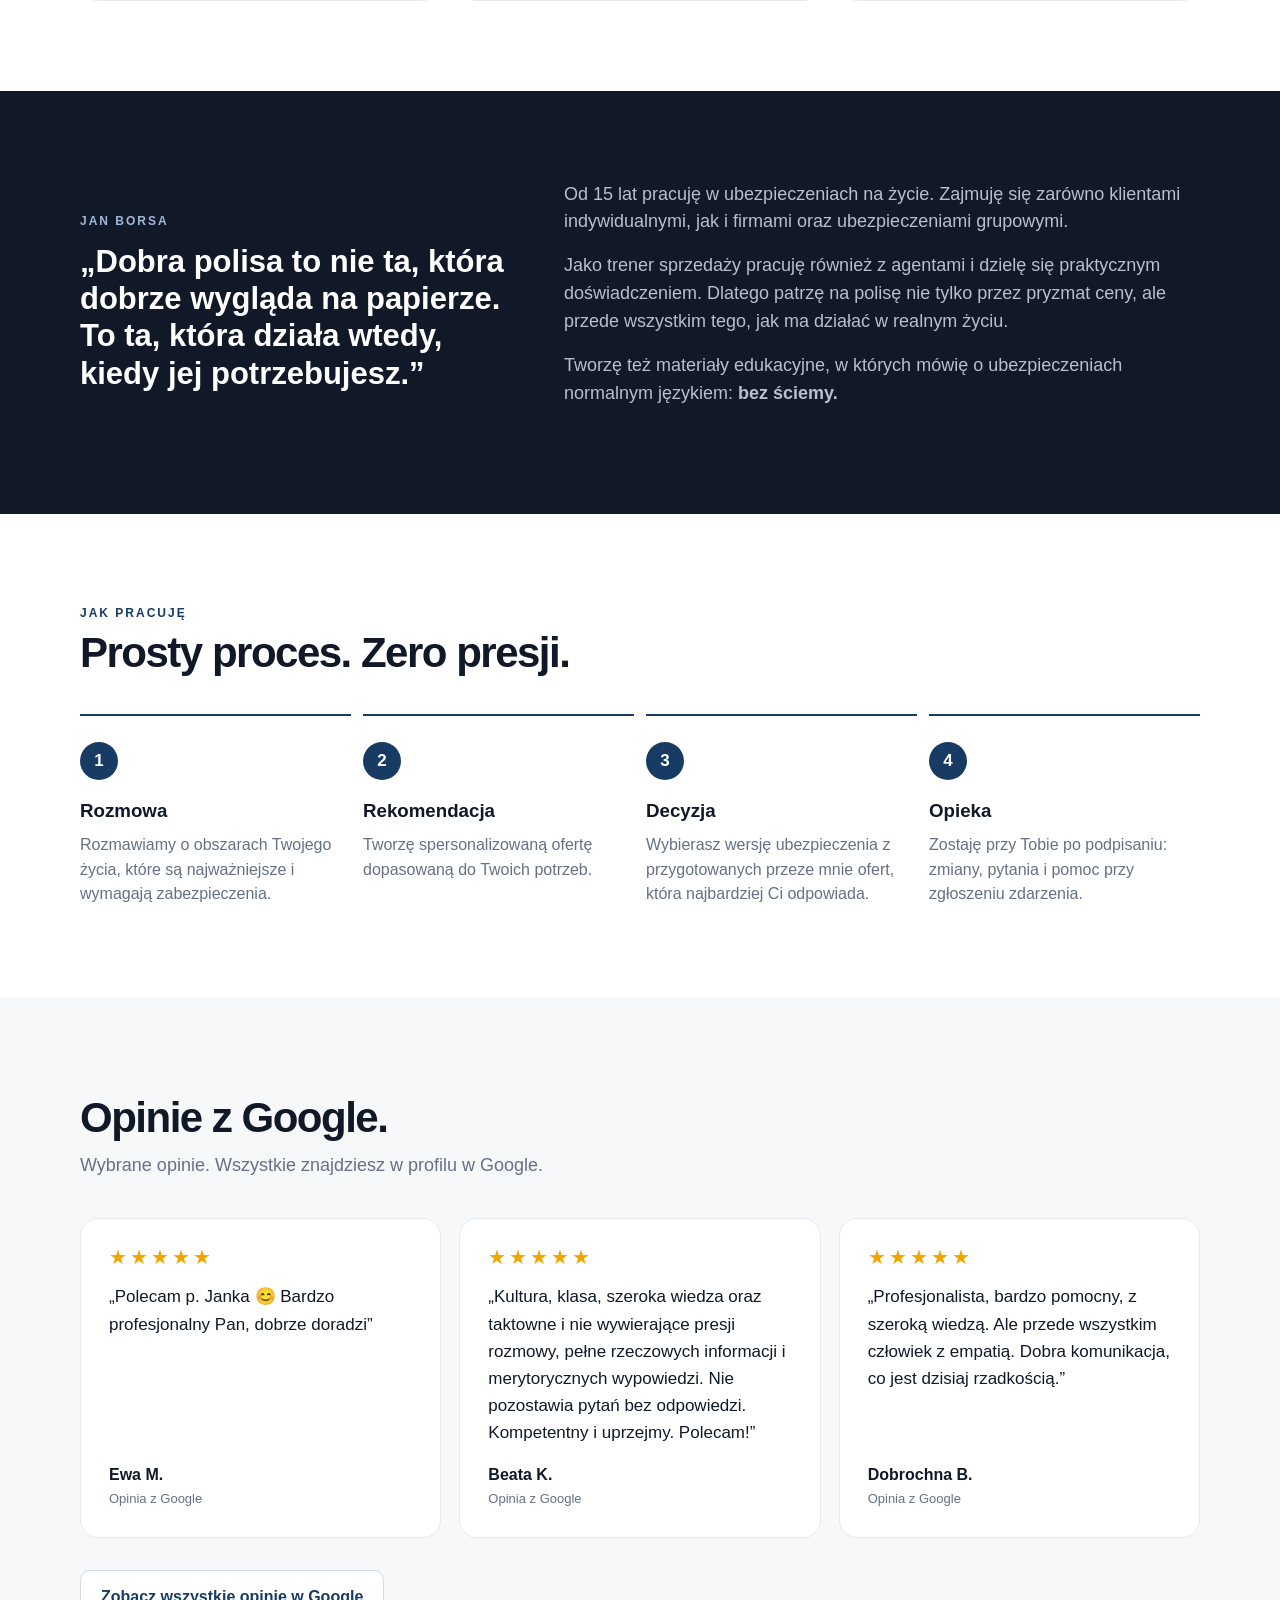
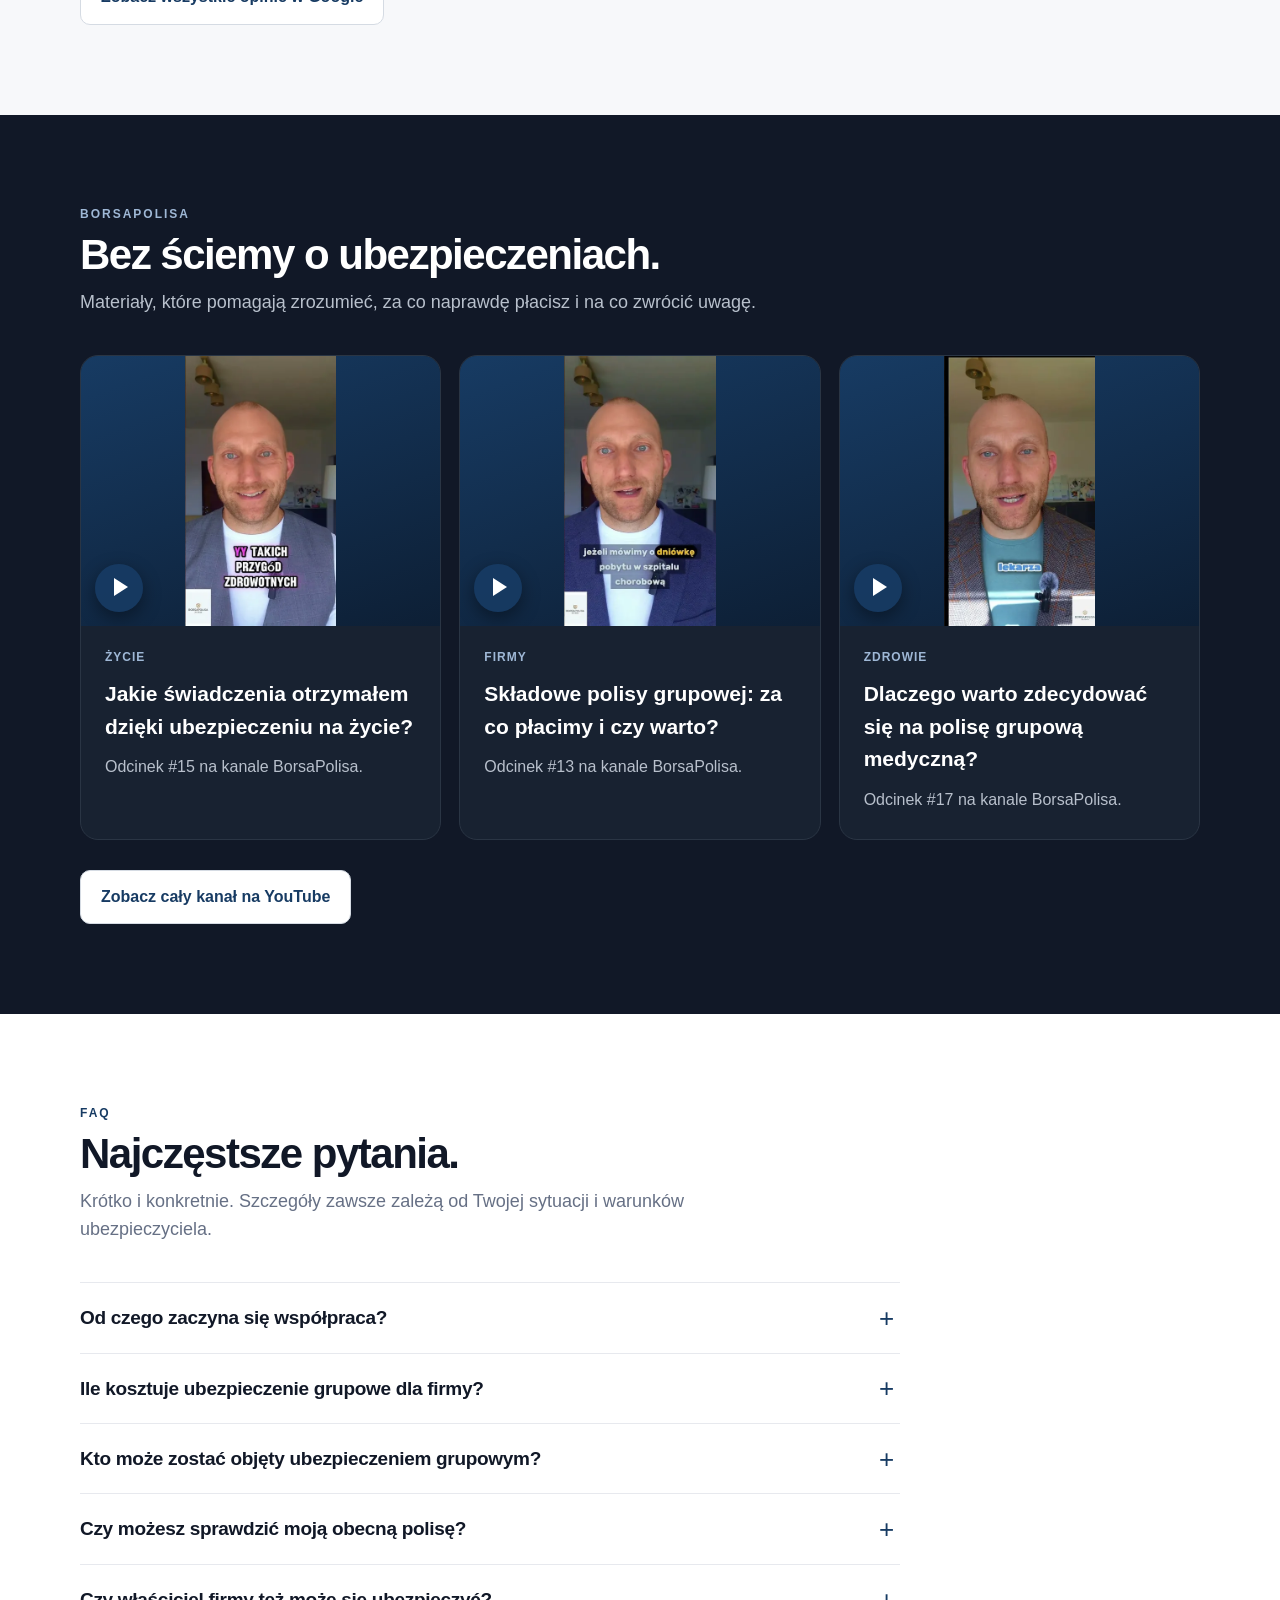
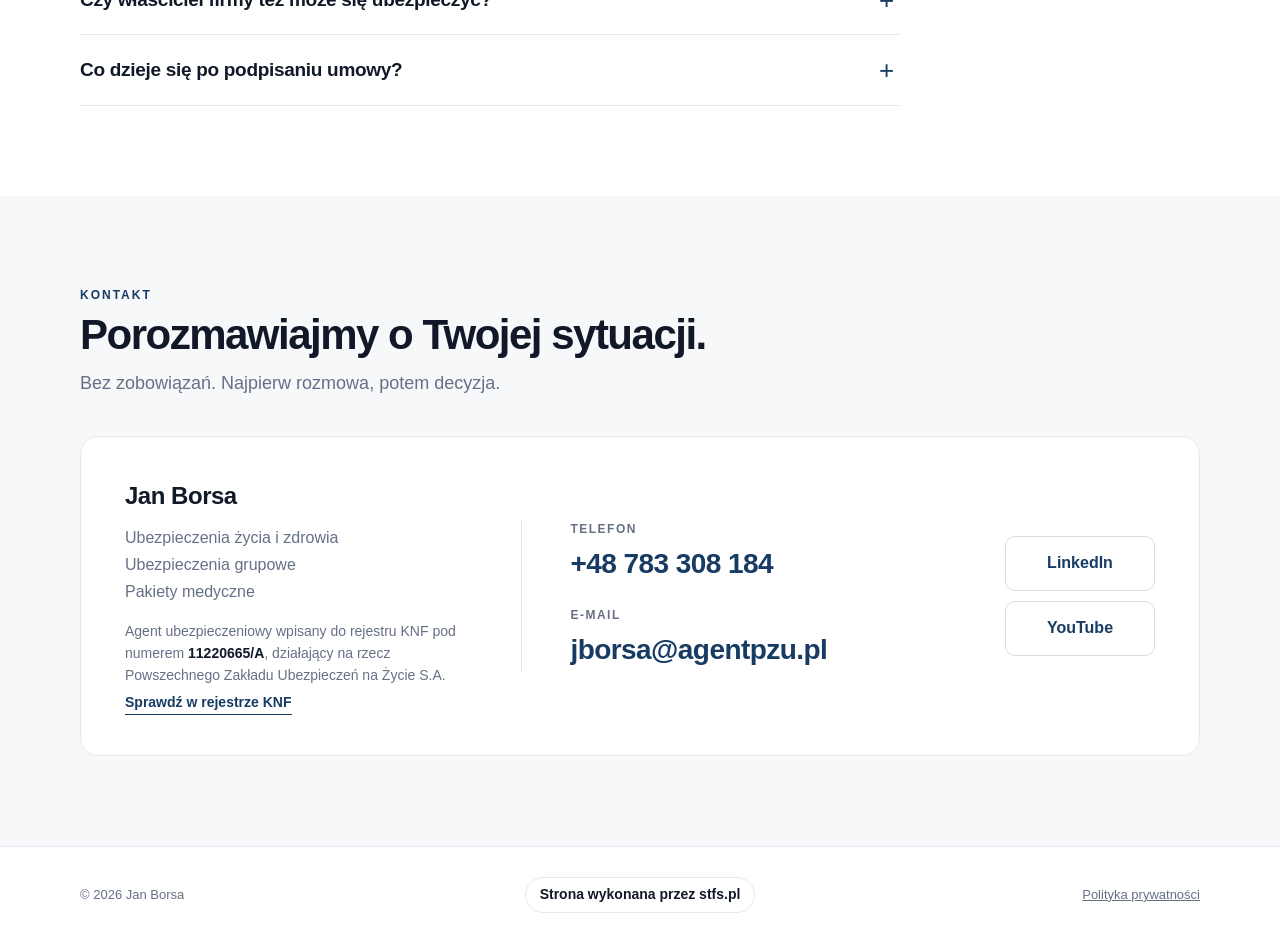
==== commit 29bfbac8: "Sekcja Opinie z Google: 3 opinie, slider na telefonie, przycisk do Google Menu, polityka prywatnosci" ====
--- a/index.html
+++ b/index.html
@@ -23,7 +23,7 @@
 <link rel="icon" type="image/png" sizes="96x96" href="images/favicon-96.png">
 <link rel="icon" type="image/png" sizes="192x192" href="images/favicon-192.png">
 <link rel="preload" as="image" type="image/webp" href="images/jan-borsa-hero-440.webp" imagesrcset="images/jan-borsa-hero-440.webp 440w, images/jan-borsa-hero-660.webp 660w, images/jan-borsa-hero-880.webp 880w" imagesizes="(max-width:800px) 90vw, 330px" fetchpriority="high">
-<link rel="stylesheet" href="style.css?v=20261022a">
+<link rel="stylesheet" href="style.css?v=20261123a">
 </head>
 <body>
 <a class="skip" href="#oferta">Przejdź do treści</a>
@@ -32,7 +32,7 @@
 <div class="container nav">
 <a class="logo" href="./">JAN BORSA <span>/ UBEZPIECZENIA</span></a>
 <div class="nav-right">
-<nav class="nav-links" aria-label="Menu główne"><a href="#oferta">Oferta</a><a href="#o-mnie">O mnie</a><a href="#media">Materiały</a><a href="#faq">FAQ</a><a href="#kontakt">Kontakt</a></nav>
+<nav class="nav-links" aria-label="Menu główne"><a href="#oferta">Oferta</a><a href="#o-mnie">O mnie</a><a href="#opinie">Opinie</a><a href="#media">Materiały</a><a href="#faq">FAQ</a><a href="#kontakt">Kontakt</a></nav>
 <div class="nav-social">
 <a href="https://www.linkedin.com/in/jan-teodor-borsa-3abaa2ab/" target="_blank" rel="noopener" aria-label="LinkedIn Jana Borsy"><svg viewBox="0 0 24 24" aria-hidden="true"><rect x="3" y="3" width="18" height="18" rx="3"/><path d="M8 10.5V16M8 7.8v.1M11.5 16v-3.2a2.3 2.3 0 0 1 4.6 0V16M11.5 10.5V16"/></svg></a>
 <a href="https://www.youtube.com/@borsapolisa" target="_blank" rel="noopener" aria-label="Kanał BorsaPolisa na YouTube"><svg viewBox="0 0 24 24" aria-hidden="true"><rect x="2.5" y="5.5" width="19" height="13" rx="4"/><path d="M10 9.4v5.2l4.4-2.6L10 9.4Z"/></svg></a>
@@ -49,6 +49,7 @@
 <li><a href="#oferta">Oferta</a></li>
 <li><a href="#o-mnie">O mnie</a></li>
 <li><a href="#proces">Jak pracuję</a></li>
+<li><a href="#opinie">Opinie</a></li>
 <li><a href="#media">Materiały</a></li>
 <li><a href="#faq">FAQ</a></li>
 <li><a href="#kontakt">Kontakt</a></li>
@@ -103,6 +104,18 @@
 <div class="step"><b>3</b><h3>Decyzja</h3><p>Wybierasz wersję ubezpieczenia z przygotowanych przeze mnie ofert, która najbardziej Ci odpowiada.</p></div>
 <div class="step"><b>4</b><h3>Opieka</h3><p>Zostaję przy Tobie po podpisaniu: zmiany, pytania i pomoc przy zgłoszeniu zdarzenia.</p></div>
 </div>
+</div>
+</section>
+
+<section id="opinie" class="reviews-sec">
+<div class="container">
+<div class="section-head"><h2>Opinie z Google.</h2><p>Wybrane opinie. Wszystkie znajdziesz w profilu w Google.</p></div>
+<div class="reviews">
+<article class="review"><span class="stars" role="img" aria-label="Ocena 5 na 5">&#9733;&#9733;&#9733;&#9733;&#9733;</span><blockquote>„Polecam p. Janka 😊 Bardzo profesjonalny Pan, dobrze doradzi”</blockquote><div class="who">Ewa M.<small>Opinia z Google</small></div></article>
+<article class="review"><span class="stars" role="img" aria-label="Ocena 5 na 5">&#9733;&#9733;&#9733;&#9733;&#9733;</span><blockquote>„Kultura, klasa, szeroka wiedza oraz taktowne i nie wywierające presji rozmowy, pełne rzeczowych informacji i merytorycznych wypowiedzi. Nie pozostawia pytań bez odpowiedzi. Kompetentny i uprzejmy. Polecam!”</blockquote><div class="who">Beata K.<small>Opinia z Google</small></div></article>
+<article class="review"><span class="stars" role="img" aria-label="Ocena 5 na 5">&#9733;&#9733;&#9733;&#9733;&#9733;</span><blockquote>„Profesjonalista, bardzo pomocny, z szeroką wiedzą. Ale przede wszystkim człowiek z empatią. Dobra komunikacja, co jest dzisiaj rzadkością.”</blockquote><div class="who">Dobrochna B.<small>Opinia z Google</small></div></article>
+</div>
+<div class="actions reviews-cta"><a class="btn light" href="https://www.google.com/search?q=Jan+Borsa+agent+ubezpieczeniowy+Gliwice" target="_blank" rel="noopener">Zobacz wszystkie opinie w Google</a></div>
 </div>
 </section>
 
@@ -165,6 +178,6 @@
 
 <div class="mobile-bar" id="mobile-bar"><a class="btn light" href="tel:+48783308184">Zadzwoń</a><a class="btn" href="mailto:jborsa@agentpzu.pl?subject=Chc%C4%99%20porozmawia%C4%87%20o%20ubezpieczeniu">Napisz</a></div>
 
-<script src="script.js?v=20261022a" defer></script>
+<script src="script.js?v=20261123a" defer></script>
 </body>
 </html>
--- a/style.css
+++ b/style.css
@@ -326,3 +326,14 @@
 .contact-who .reg a:hover{color:#0f2b49}
 /* sekcje fokusowane skryptem po przewinieciu z menu: bez ramki */
 section[tabindex="-1"]:focus,main[tabindex="-1"]:focus{outline:none}
+/* sekcja opinii */
+.reviews-sec{background:var(--bg)}
+.reviews{display:grid;grid-template-columns:repeat(3,minmax(0,1fr));gap:18px}
+.reviews>*{min-width:0}
+.review{display:flex;flex-direction:column;gap:16px;background:#fff;border:1px solid var(--line);border-radius:18px;padding:28px}
+.review .stars{color:#f0a500;font-size:20px;letter-spacing:3px;line-height:1}
+.review blockquote{margin:0;font-size:17px;line-height:1.6;color:var(--ink)}
+.review .who{margin-top:auto;font-weight:700}
+.review .who small{display:block;margin-top:2px;font-weight:400;font-size:13px;color:var(--muted)}
+.reviews-cta{margin-top:32px}
+@media(max-width:800px){.review{padding:22px}.review blockquote{font-size:16px}.reviews-cta{margin-top:12px}.reviews-cta .btn{flex:1 1 100%}}
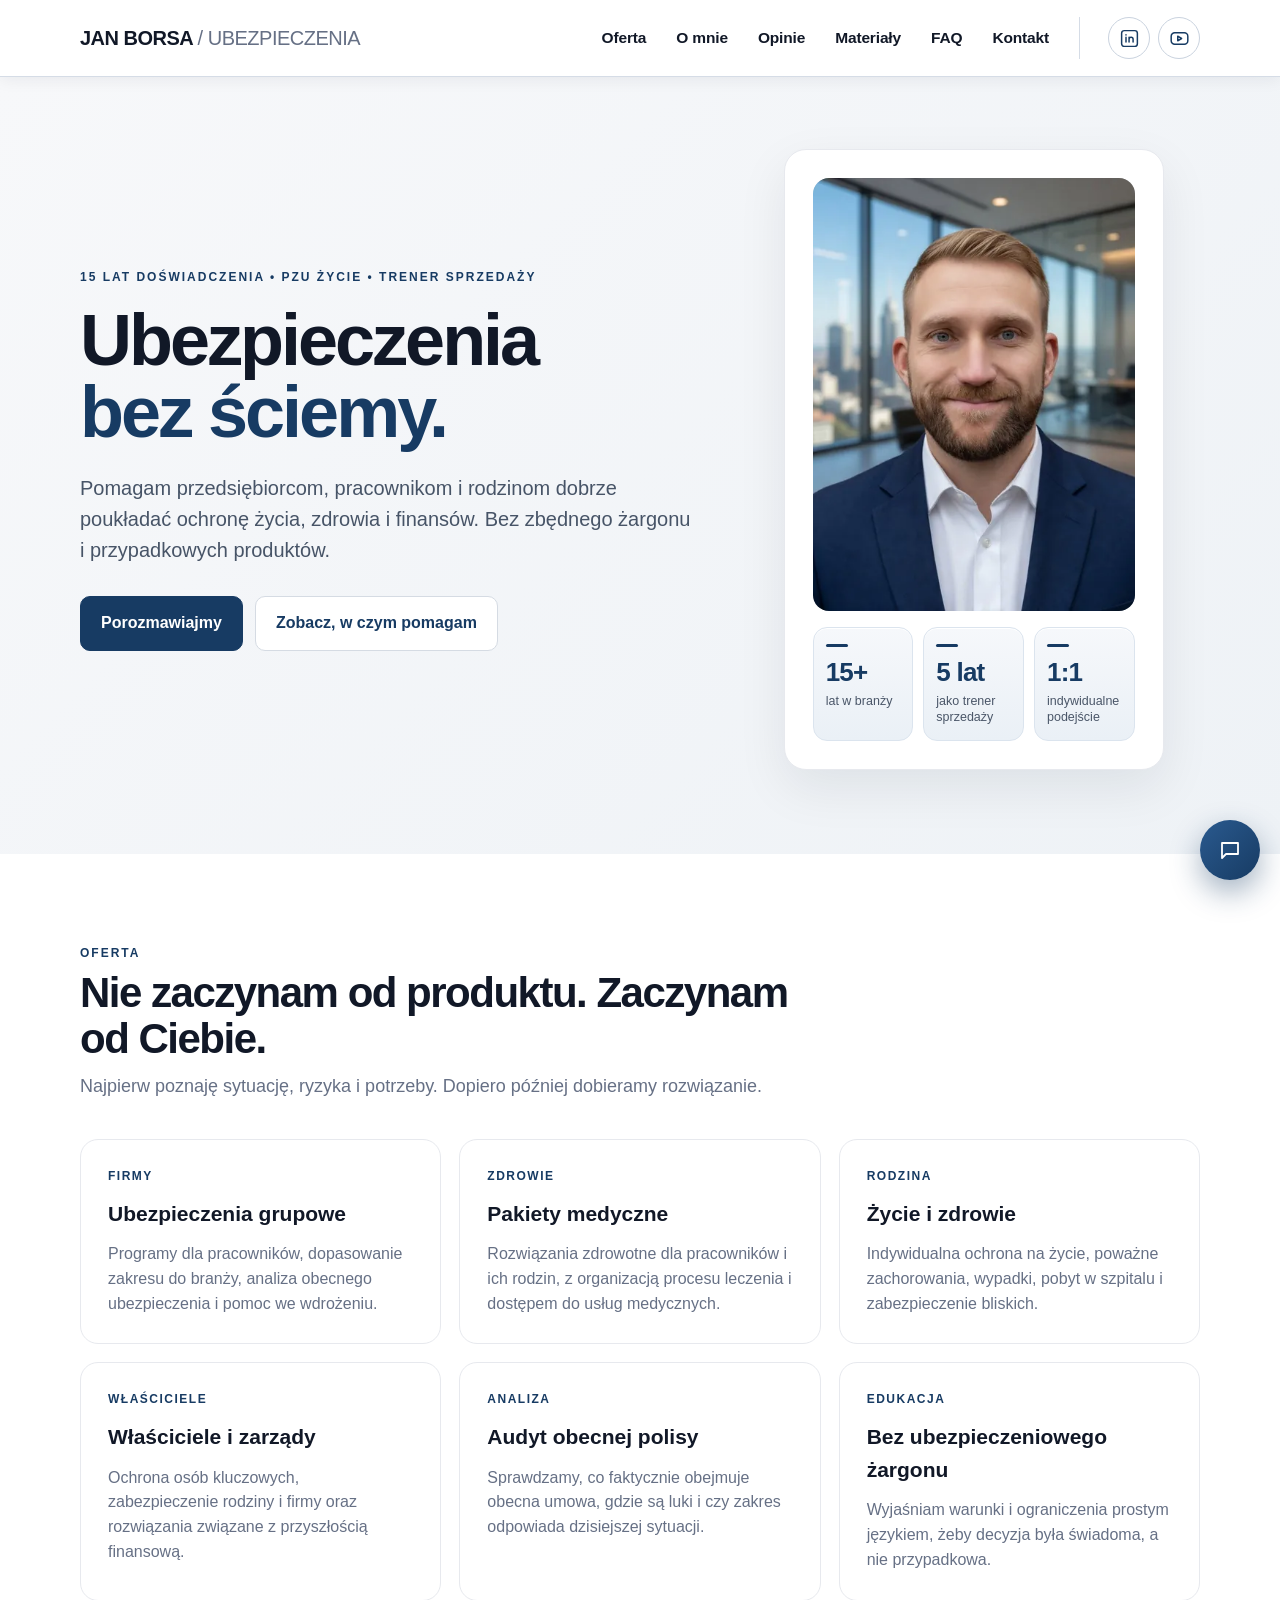
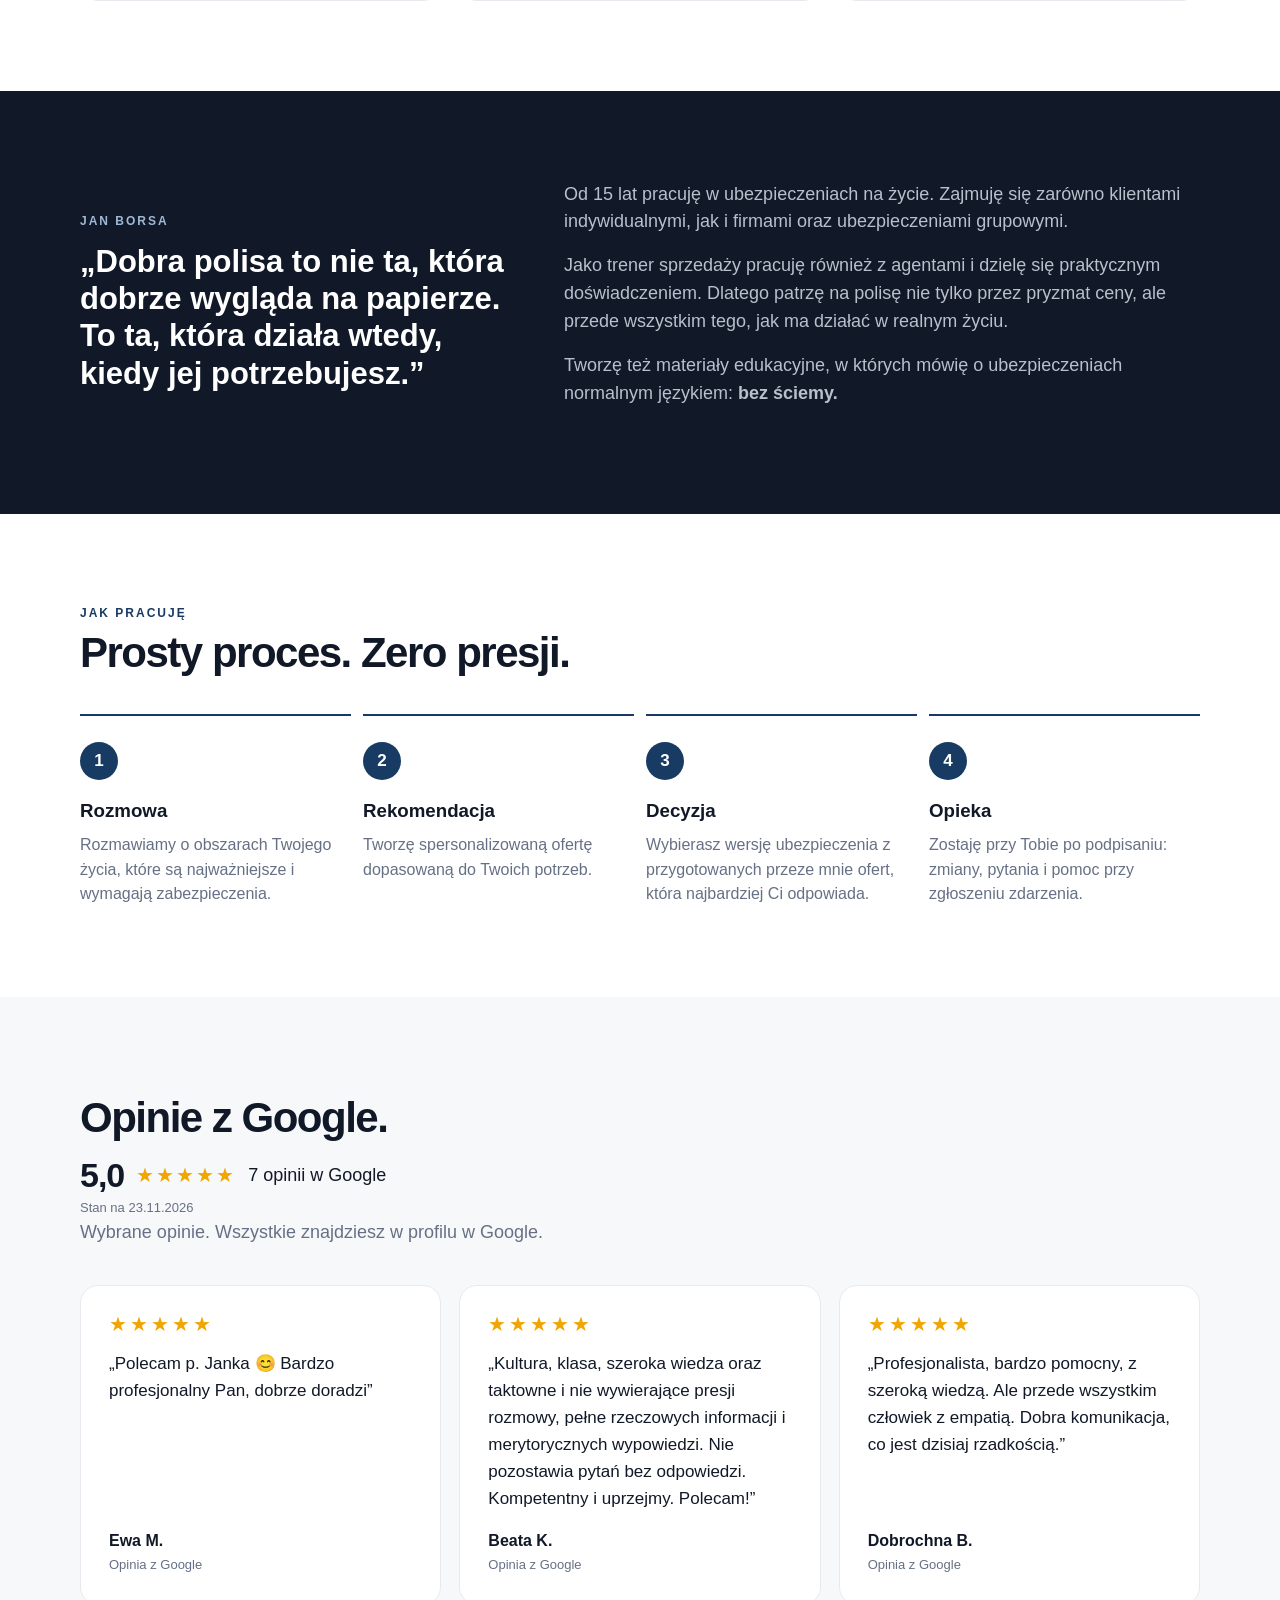
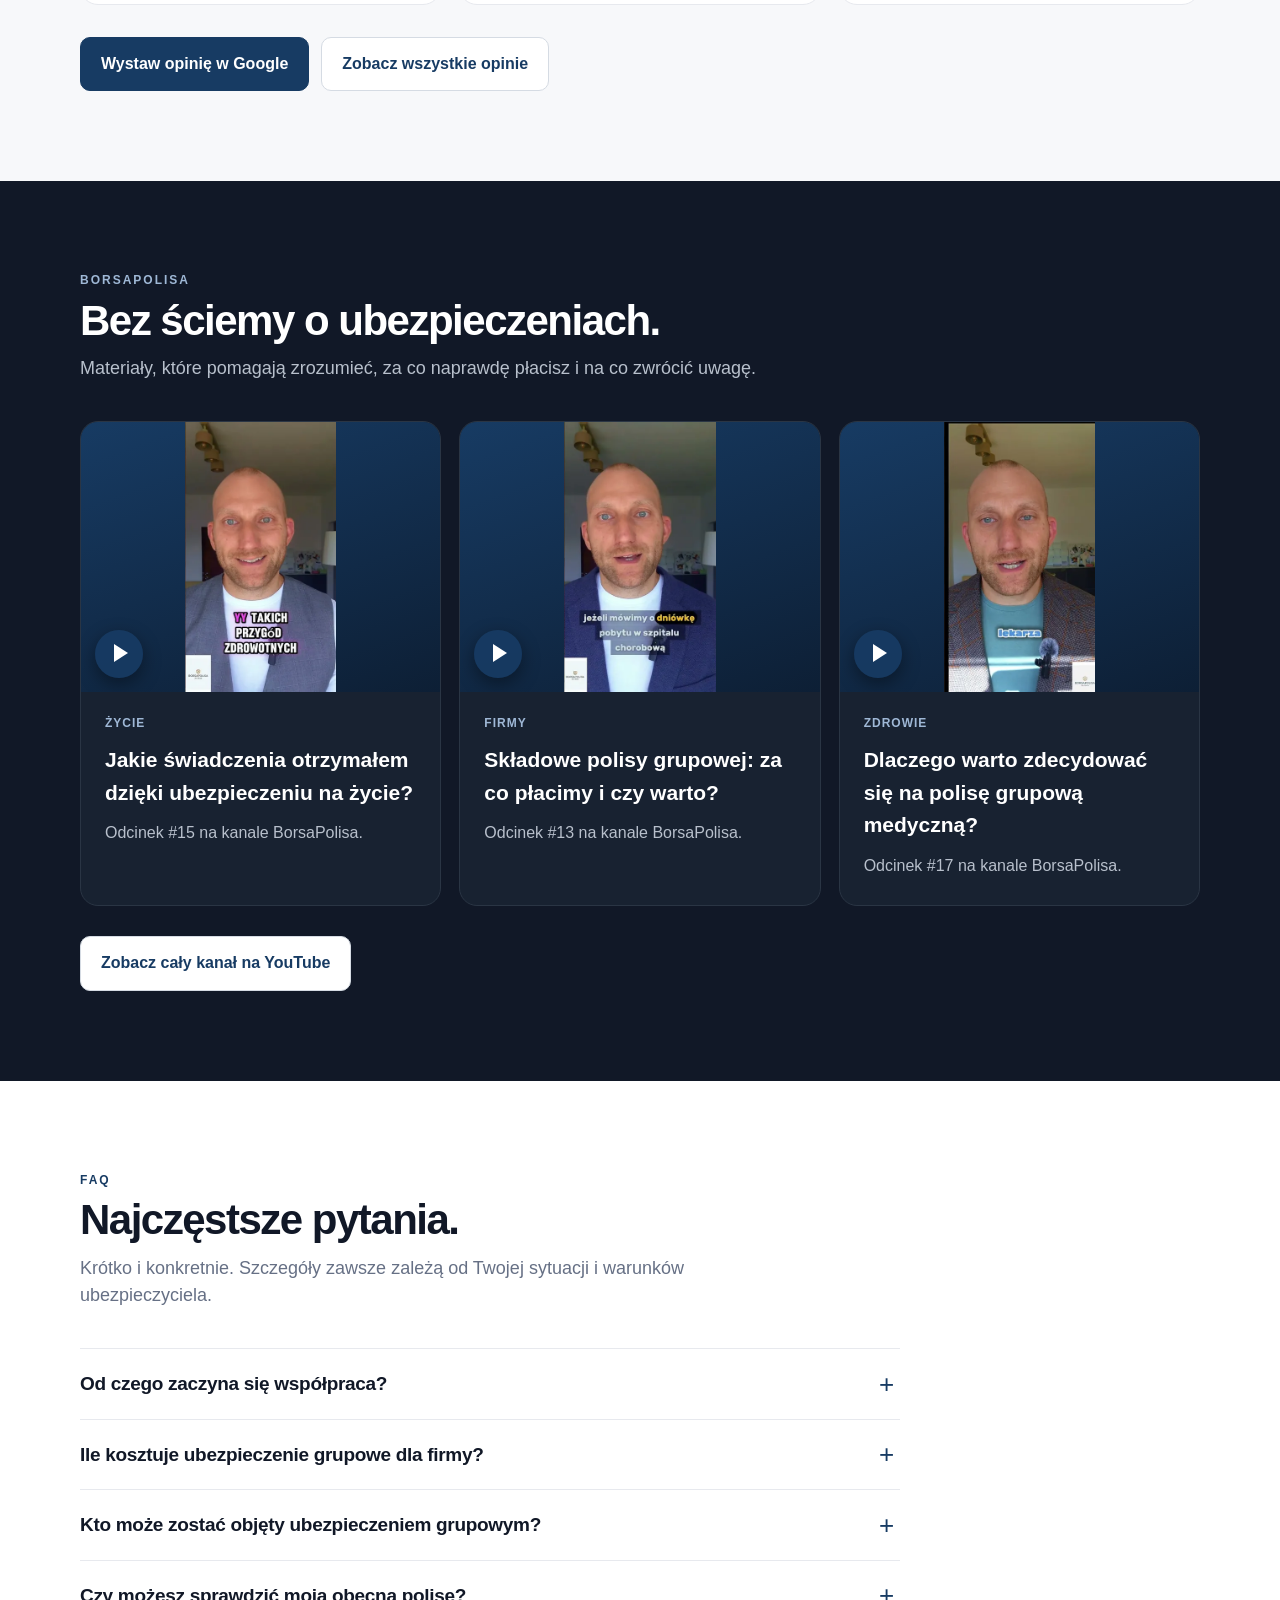
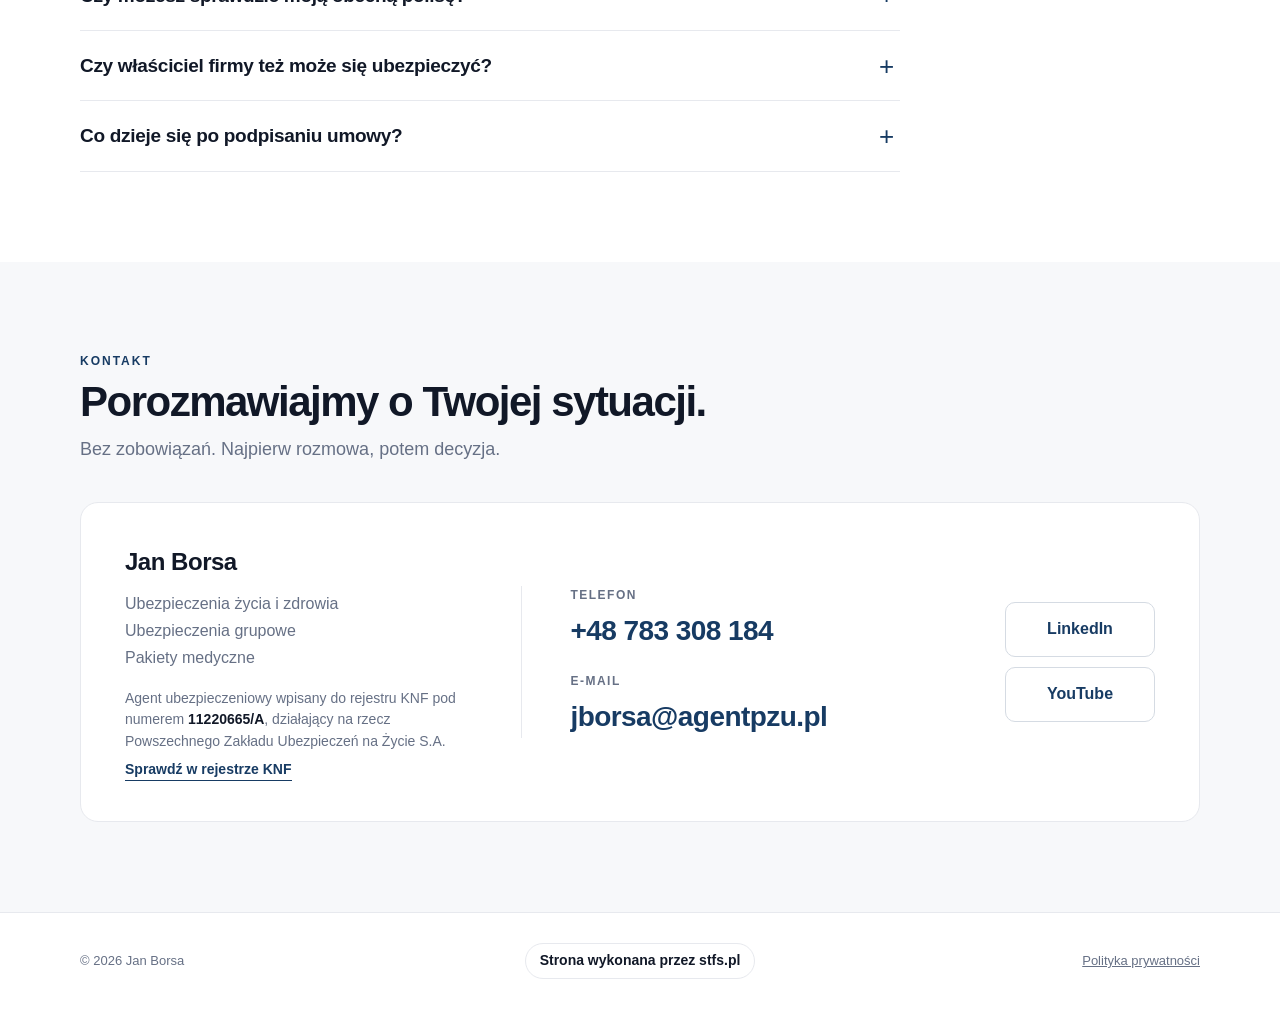
==== commit 6ccd5191: "Opinie: link z panelu Google, przycisk wystaw opinie, statyczny licznik Co-Authored-By: Claude Sonne" ====
--- a/index.html
+++ b/index.html
@@ -23,7 +23,7 @@
 <link rel="icon" type="image/png" sizes="96x96" href="images/favicon-96.png">
 <link rel="icon" type="image/png" sizes="192x192" href="images/favicon-192.png">
 <link rel="preload" as="image" type="image/webp" href="images/jan-borsa-hero-440.webp" imagesrcset="images/jan-borsa-hero-440.webp 440w, images/jan-borsa-hero-660.webp 660w, images/jan-borsa-hero-880.webp 880w" imagesizes="(max-width:800px) 90vw, 330px" fetchpriority="high">
-<link rel="stylesheet" href="style.css?v=20261123a">
+<link rel="stylesheet" href="style.css?v=20261123b">
 </head>
 <body>
 <a class="skip" href="#oferta">Przejdź do treści</a>
@@ -109,13 +109,13 @@
 
 <section id="opinie" class="reviews-sec">
 <div class="container">
-<div class="section-head"><h2>Opinie z Google.</h2><p>Wybrane opinie. Wszystkie znajdziesz w profilu w Google.</p></div>
+<div class="section-head"><h2>Opinie z Google.</h2><p class="rating-line"><strong id="g-rating">5,0</strong><span class="stars" role="img" aria-label="Ocena 5 na 5">&#9733;&#9733;&#9733;&#9733;&#9733;</span><span><span id="g-count">7 opinii</span> w Google</span><small>Stan na <span id="g-date">23.11.2026</span></small></p><p>Wybrane opinie. Wszystkie znajdziesz w profilu w Google.</p></div>
 <div class="reviews">
 <article class="review"><span class="stars" role="img" aria-label="Ocena 5 na 5">&#9733;&#9733;&#9733;&#9733;&#9733;</span><blockquote>„Polecam p. Janka 😊 Bardzo profesjonalny Pan, dobrze doradzi”</blockquote><div class="who">Ewa M.<small>Opinia z Google</small></div></article>
 <article class="review"><span class="stars" role="img" aria-label="Ocena 5 na 5">&#9733;&#9733;&#9733;&#9733;&#9733;</span><blockquote>„Kultura, klasa, szeroka wiedza oraz taktowne i nie wywierające presji rozmowy, pełne rzeczowych informacji i merytorycznych wypowiedzi. Nie pozostawia pytań bez odpowiedzi. Kompetentny i uprzejmy. Polecam!”</blockquote><div class="who">Beata K.<small>Opinia z Google</small></div></article>
 <article class="review"><span class="stars" role="img" aria-label="Ocena 5 na 5">&#9733;&#9733;&#9733;&#9733;&#9733;</span><blockquote>„Profesjonalista, bardzo pomocny, z szeroką wiedzą. Ale przede wszystkim człowiek z empatią. Dobra komunikacja, co jest dzisiaj rzadkością.”</blockquote><div class="who">Dobrochna B.<small>Opinia z Google</small></div></article>
 </div>
-<div class="actions reviews-cta"><a class="btn light" href="https://www.google.com/search?q=Jan+Borsa+agent+ubezpieczeniowy+Gliwice" target="_blank" rel="noopener">Zobacz wszystkie opinie w Google</a></div>
+<div class="actions reviews-cta"><a class="btn" href="https://g.page/r/CXWPvZvODEOFEAE/review" target="_blank" rel="noopener">Wystaw opinię w Google</a><a class="btn light" href="https://www.google.com/search?q=Jan+Borsa+agent+ubezpieczeniowy+Gliwice" target="_blank" rel="noopener">Zobacz wszystkie opinie</a></div>
 </div>
 </section>
 
@@ -178,6 +178,6 @@
 
 <div class="mobile-bar" id="mobile-bar"><a class="btn light" href="tel:+48783308184">Zadzwoń</a><a class="btn" href="mailto:jborsa@agentpzu.pl?subject=Chc%C4%99%20porozmawia%C4%87%20o%20ubezpieczeniu">Napisz</a></div>
 
-<script src="script.js?v=20261123a" defer></script>
+<script src="script.js?v=20261123b" defer></script>
 </body>
 </html>
--- a/style.css
+++ b/style.css
@@ -337,3 +337,9 @@
 .review .who small{display:block;margin-top:2px;font-weight:400;font-size:13px;color:var(--muted)}
 .reviews-cta{margin-top:32px}
 @media(max-width:800px){.review{padding:22px}.review blockquote{font-size:16px}.reviews-cta{margin-top:12px}.reviews-cta .btn{flex:1 1 100%}}
+/* licznik opinii (statyczny, aktualizowany recznie w index.html) */
+.rating-line{display:flex;align-items:center;flex-wrap:wrap;gap:6px 12px;margin:18px 0 0 !important;font-size:18px;color:var(--ink) !important}
+.rating-line strong{font-size:34px;line-height:1;letter-spacing:-.03em}
+.rating-line .stars{color:#f0a500;font-size:20px;letter-spacing:2px;line-height:1}
+.rating-line small{flex-basis:100%;font-size:13px;color:var(--muted)}
+.reviews-cta{gap:12px}
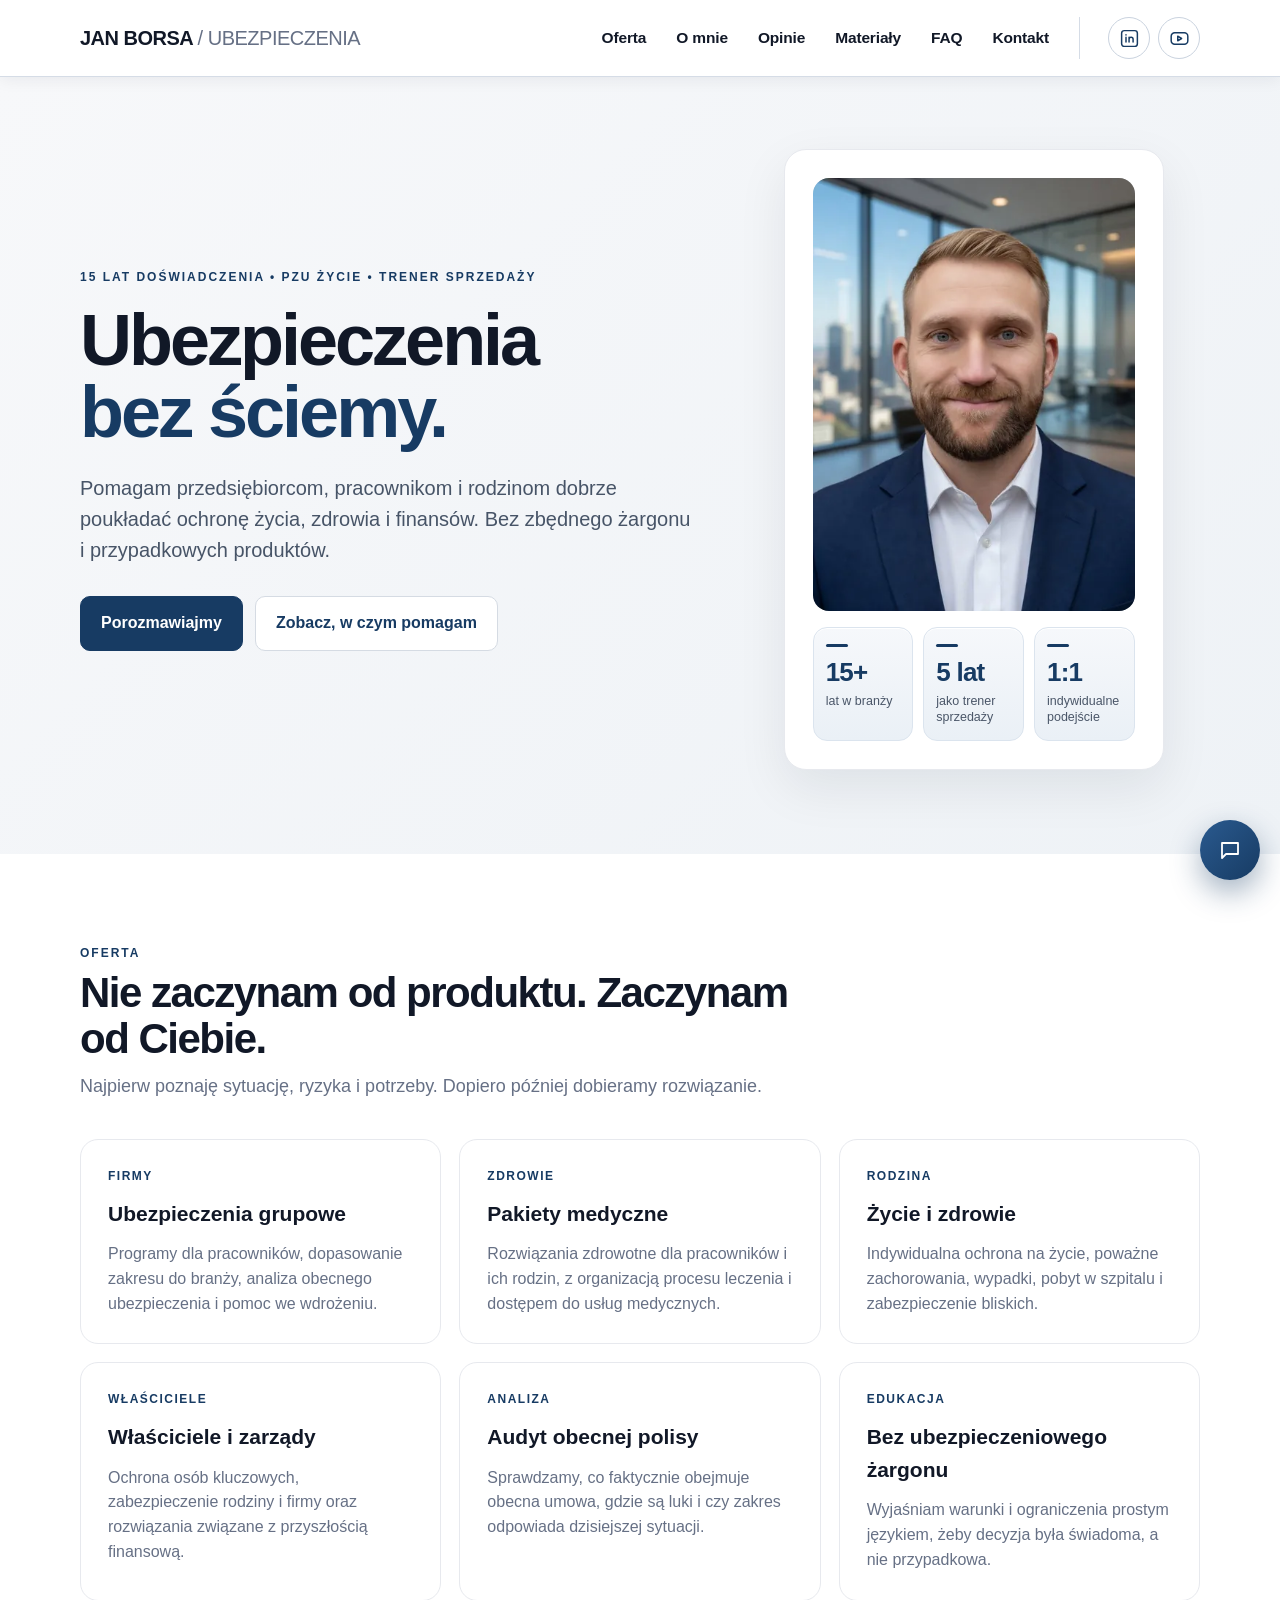
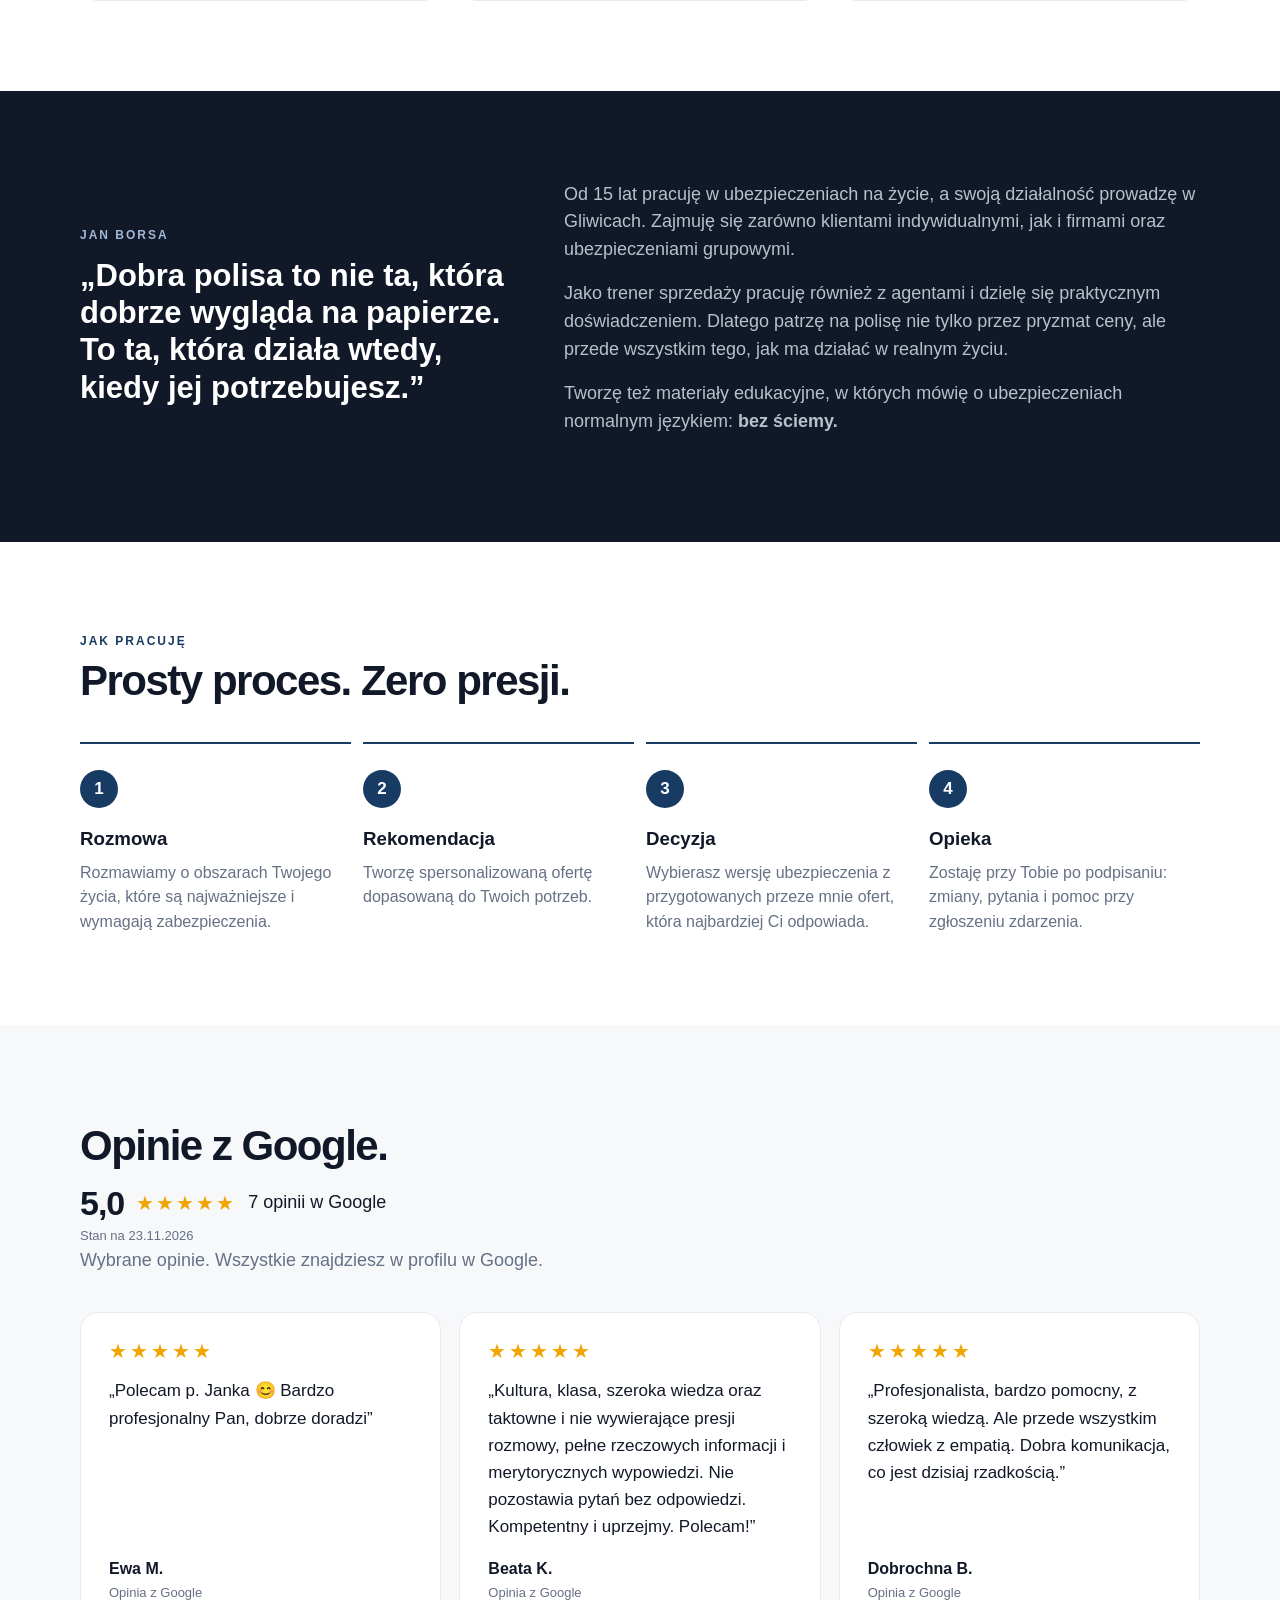
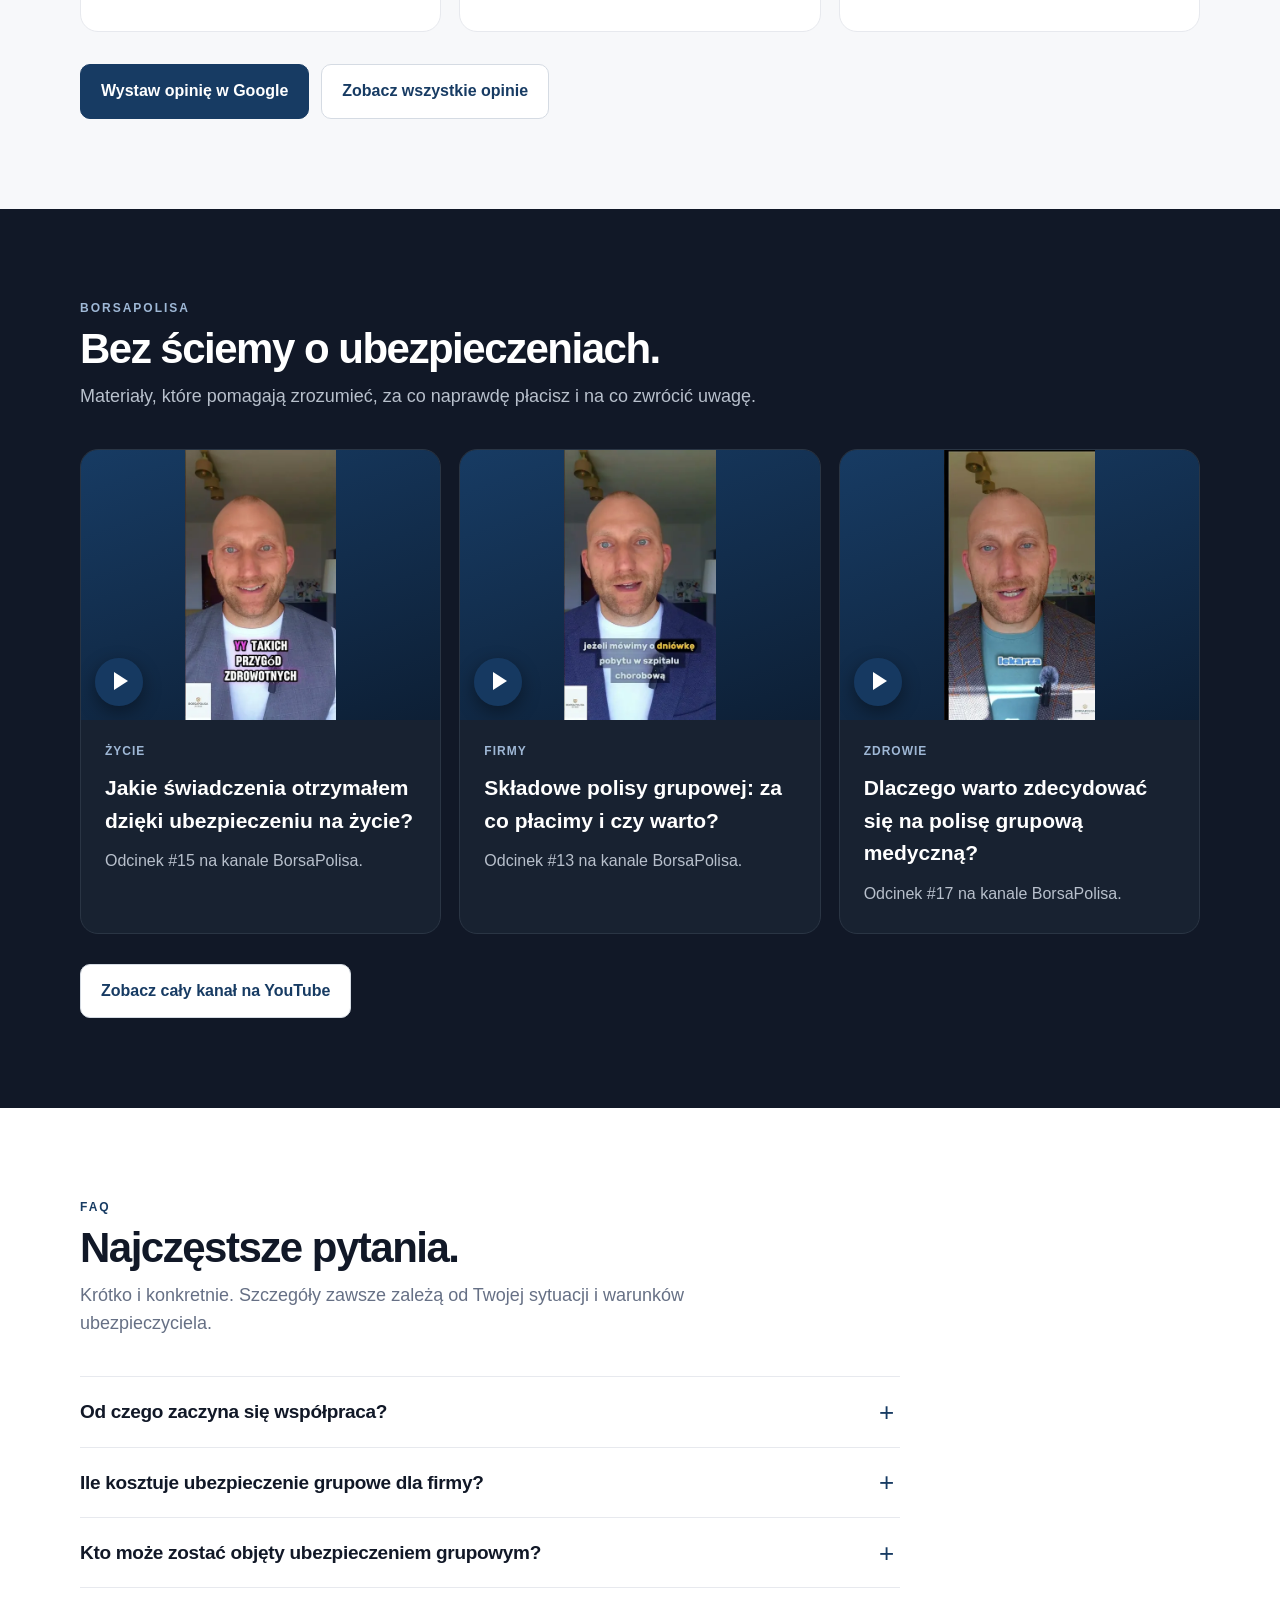
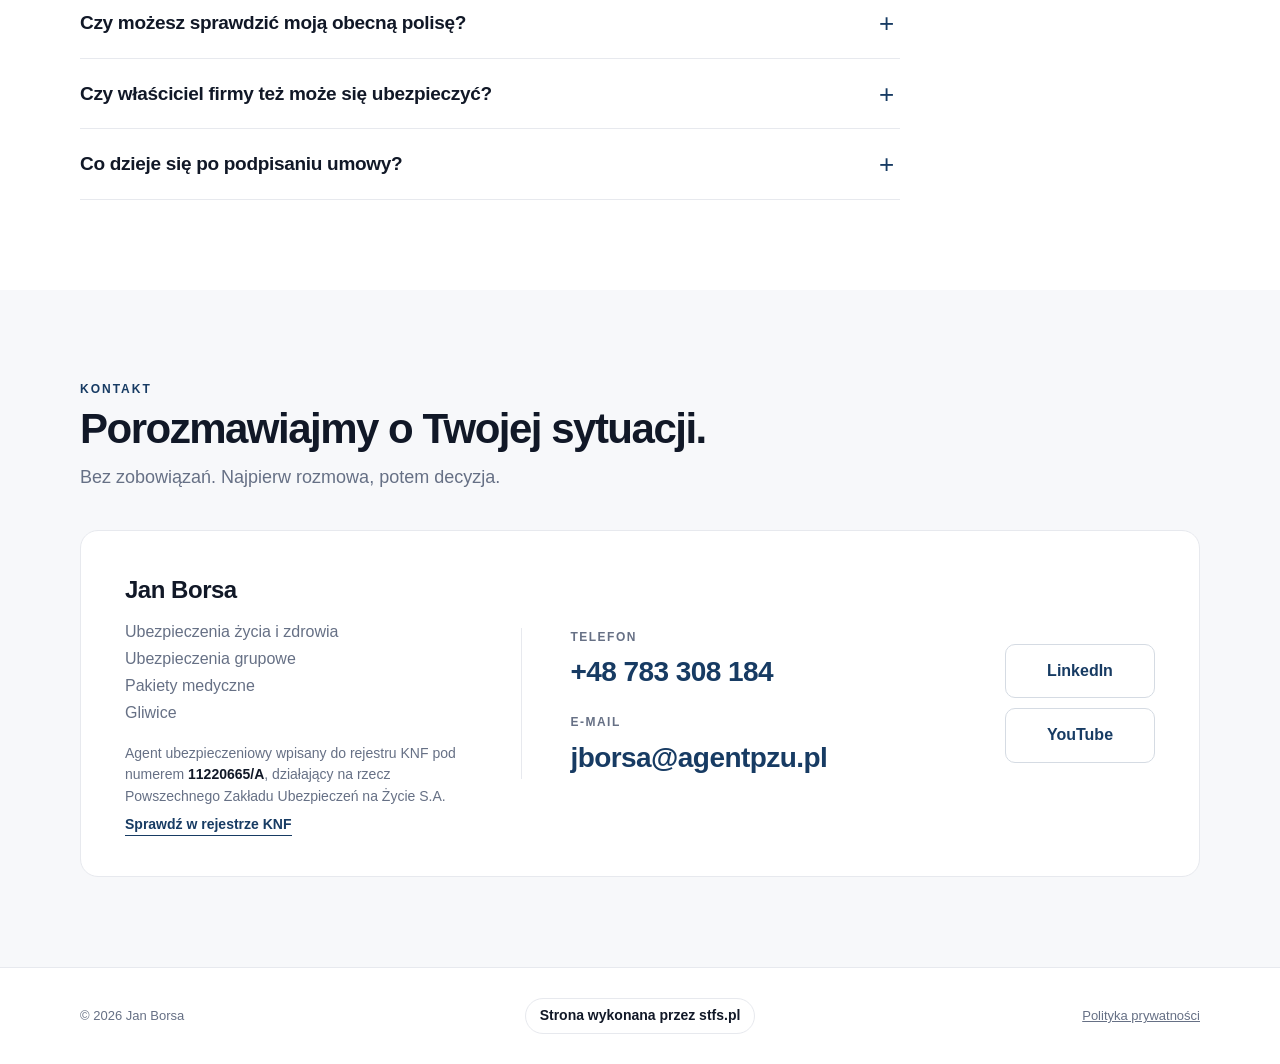
==== commit 834f342c: "SEO lokalne: Gliwice w tytule, opisie, tresci i danych strukturalnych Przycisk opinii prowadzi bezpo" ====
--- a/index.html
+++ b/index.html
@@ -3,11 +3,11 @@
 <head>
 <meta charset="utf-8">
 <meta name="viewport" content="width=device-width,initial-scale=1">
-<title>Jan Borsa: Ubezpieczenia bez ściemy</title>
-<meta name="description" content="Jan Borsa: ubezpieczenia życia i zdrowia, rozwiązania dla firm, ubezpieczenia grupowe i pakiety medyczne. 15 lat doświadczenia.">
+<title>Jan Borsa: Ubezpieczenia bez ściemy | Gliwice</title>
+<meta name="description" content="Jan Borsa, agent ubezpieczeniowy w Gliwicach: ubezpieczenia życia i zdrowia, rozwiązania dla firm, ubezpieczenia grupowe i pakiety medyczne. 15 lat doświadczenia.">
 <meta name="theme-color" content="#173b63">
-<meta property="og:title" content="Jan Borsa: Ubezpieczenia bez ściemy">
-<meta property="og:description" content="Ubezpieczenia życia i zdrowia, ubezpieczenia grupowe i pakiety medyczne. 15 lat doświadczenia.">
+<meta property="og:title" content="Jan Borsa: Ubezpieczenia bez ściemy | Gliwice">
+<meta property="og:description" content="Agent ubezpieczeniowy w Gliwicach: ubezpieczenia życia i zdrowia, ubezpieczenia grupowe i pakiety medyczne. 15 lat doświadczenia.">
 <meta property="og:type" content="website">
 <meta property="og:site_name" content="Jan Borsa">
 <meta property="og:url" content="https://janborsa.pl/">
@@ -16,14 +16,14 @@
 <meta name="twitter:card" content="summary_large_image">
 <link rel="canonical" href="https://janborsa.pl/">
 <script type="application/ld+json">{"@context":"https://schema.org","@type":"FAQPage","mainEntity":[{"@type":"Question","name":"Od czego zaczyna się współpraca?","acceptedAnswer":{"@type":"Answer","text":"Od krótkiej rozmowy o Twojej sytuacji: rodzinie, firmie, obecnych zabezpieczeniach i obawach. Dopiero potem pokazuję rozwiązania."}},{"@type":"Question","name":"Ile kosztuje ubezpieczenie grupowe dla firmy?","acceptedAnswer":{"@type":"Answer","text":"Składka zależy między innymi od liczby osób, branży i wybranego zakresu. Po rozmowie przygotowuję wariant dopasowany do firmy, bez zobowiązań."}},{"@type":"Question","name":"Kto może zostać objęty ubezpieczeniem grupowym?","acceptedAnswer":{"@type":"Answer","text":"To zależy od warunków konkretnej oferty. Sprawdzamy, czy obejmuje pracowników na etacie, zleceniu czy B2B, zanim podejmiesz decyzję."}},{"@type":"Question","name":"Czy możesz sprawdzić moją obecną polisę?","acceptedAnswer":{"@type":"Answer","text":"Tak. Przechodzimy przez zakres, wyłączenia i sumy ubezpieczenia, żeby ocenić, czy polisa odpowiada Twojej dzisiejszej sytuacji."}},{"@type":"Question","name":"Czy właściciel firmy też może się ubezpieczyć?","acceptedAnswer":{"@type":"Answer","text":"Tak. Dla właścicieli, wspólników i osób kluczowych są osobne rozwiązania, które zabezpieczają rodzinę i ciągłość firmy."}},{"@type":"Question","name":"Co dzieje się po podpisaniu umowy?","acceptedAnswer":{"@type":"Answer","text":"Zostaję do Twojej dyspozycji. Pomagam w zmianach, pytaniach o zakres i w razie potrzeby przy zgłoszeniu zdarzenia."}}]}</script>
-<script type="application/ld+json">{"@context":"https://schema.org","@type":"Person","name":"Jan Borsa","jobTitle":"Doradca ubezpieczeniowy, trener sprzedaży","description":"Ubezpieczenia na życie, ubezpieczenia grupowe i pakiety medyczne. 15 lat doświadczenia.","url":"https://janborsa.pl/","sameAs":["https://www.linkedin.com/in/jan-teodor-borsa-3abaa2ab/","https://www.youtube.com/@borsapolisa"],"email":"jborsa@agentpzu.pl","telephone":"+48783308184","knowsAbout":["ubezpieczenia na życie","ubezpieczenia grupowe","pakiety medyczne"]}</script>
+<script type="application/ld+json">{"@context":"https://schema.org","@type":"Person","name":"Jan Borsa","jobTitle":"Doradca ubezpieczeniowy, trener sprzedaży","description":"Agent ubezpieczeniowy w Gliwicach. Ubezpieczenia na życie, ubezpieczenia grupowe i pakiety medyczne. 15 lat doświadczenia.","url":"https://janborsa.pl/","sameAs":["https://www.linkedin.com/in/jan-teodor-borsa-3abaa2ab/","https://www.youtube.com/@borsapolisa"],"email":"jborsa@agentpzu.pl","telephone":"+48783308184","knowsAbout":["ubezpieczenia na życie","ubezpieczenia grupowe","pakiety medyczne"],"address":{"@type":"PostalAddress","addressLocality":"Gliwice","addressCountry":"PL"},"areaServed":{"@type":"City","name":"Gliwice"}}</script>
 <link rel="apple-touch-icon" href="images/apple-touch-icon.png">
 <link rel="icon" href="favicon.ico" sizes="48x48">
 <link rel="icon" type="image/svg+xml" href="favicon.svg">
 <link rel="icon" type="image/png" sizes="96x96" href="images/favicon-96.png">
 <link rel="icon" type="image/png" sizes="192x192" href="images/favicon-192.png">
 <link rel="preload" as="image" type="image/webp" href="images/jan-borsa-hero-440.webp" imagesrcset="images/jan-borsa-hero-440.webp 440w, images/jan-borsa-hero-660.webp 660w, images/jan-borsa-hero-880.webp 880w" imagesizes="(max-width:800px) 90vw, 330px" fetchpriority="high">
-<link rel="stylesheet" href="style.css?v=20261123b">
+<link rel="stylesheet" href="style.css?v=20261124a">
 </head>
 <body>
 <a class="skip" href="#oferta">Przejdź do treści</a>
@@ -68,7 +68,7 @@
 <div class="actions"><a class="btn" href="#kontakt">Porozmawiajmy</a><a class="btn light" href="#oferta">Zobacz, w czym pomagam</a></div>
 </div>
 <div class="hero-card">
-<div class="avatar"><picture><source type="image/webp" srcset="images/jan-borsa-hero-440.webp 440w, images/jan-borsa-hero-660.webp 660w, images/jan-borsa-hero-880.webp 880w" sizes="(max-width:800px) 90vw, 330px"><img src="images/jan-borsa-hero-440.jpg" width="880" height="1184" alt="Jan Borsa, doradca ubezpieczeniowy" fetchpriority="high" decoding="async" draggable="false"></picture></div>
+<div class="avatar"><picture><source type="image/webp" srcset="images/jan-borsa-hero-440.webp 440w, images/jan-borsa-hero-660.webp 660w, images/jan-borsa-hero-880.webp 880w" sizes="(max-width:800px) 90vw, 330px"><img src="images/jan-borsa-hero-440.jpg" width="880" height="1184" alt="Jan Borsa, agent ubezpieczeniowy w Gliwicach" fetchpriority="high" decoding="async" draggable="false"></picture></div>
 <div class="stats"><div class="stat"><b>15+</b><small>lat w branży</small></div><div class="stat"><b>5 lat</b><small>jako trener sprzedaży</small></div><div class="stat"><b>1:1</b><small>indywidualne podejście</small></div></div>
 </div>
 </div>
@@ -91,7 +91,7 @@
 <section class="dark" id="o-mnie">
 <div class="container about">
 <div><div class="eyebrow">Jan Borsa</div><div class="quote">„Dobra polisa to nie ta, która dobrze wygląda na papierze. To ta, która działa wtedy, kiedy jej potrzebujesz.”</div></div>
-<div><p>Od 15 lat pracuję w ubezpieczeniach na życie. Zajmuję się zarówno klientami indywidualnymi, jak i firmami oraz ubezpieczeniami grupowymi.</p><p>Jako trener sprzedaży pracuję również z agentami i dzielę się praktycznym doświadczeniem. Dlatego patrzę na polisę nie tylko przez pryzmat ceny, ale przede wszystkim tego, jak ma działać w realnym życiu.</p><p>Tworzę też materiały edukacyjne, w których mówię o ubezpieczeniach normalnym językiem: <strong>bez ściemy.</strong></p></div>
+<div><p>Od 15 lat pracuję w ubezpieczeniach na życie, a swoją działalność prowadzę w Gliwicach. Zajmuję się zarówno klientami indywidualnymi, jak i firmami oraz ubezpieczeniami grupowymi.</p><p>Jako trener sprzedaży pracuję również z agentami i dzielę się praktycznym doświadczeniem. Dlatego patrzę na polisę nie tylko przez pryzmat ceny, ale przede wszystkim tego, jak ma działać w realnym życiu.</p><p>Tworzę też materiały edukacyjne, w których mówię o ubezpieczeniach normalnym językiem: <strong>bez ściemy.</strong></p></div>
 </div>
 </section>
 
@@ -115,7 +115,7 @@
 <article class="review"><span class="stars" role="img" aria-label="Ocena 5 na 5">&#9733;&#9733;&#9733;&#9733;&#9733;</span><blockquote>„Kultura, klasa, szeroka wiedza oraz taktowne i nie wywierające presji rozmowy, pełne rzeczowych informacji i merytorycznych wypowiedzi. Nie pozostawia pytań bez odpowiedzi. Kompetentny i uprzejmy. Polecam!”</blockquote><div class="who">Beata K.<small>Opinia z Google</small></div></article>
 <article class="review"><span class="stars" role="img" aria-label="Ocena 5 na 5">&#9733;&#9733;&#9733;&#9733;&#9733;</span><blockquote>„Profesjonalista, bardzo pomocny, z szeroką wiedzą. Ale przede wszystkim człowiek z empatią. Dobra komunikacja, co jest dzisiaj rzadkością.”</blockquote><div class="who">Dobrochna B.<small>Opinia z Google</small></div></article>
 </div>
-<div class="actions reviews-cta"><a class="btn" href="https://g.page/r/CXWPvZvODEOFEAE/review" target="_blank" rel="noopener">Wystaw opinię w Google</a><a class="btn light" href="https://www.google.com/search?q=Jan+Borsa+agent+ubezpieczeniowy+Gliwice" target="_blank" rel="noopener">Zobacz wszystkie opinie</a></div>
+<div class="actions reviews-cta"><a class="btn" href="https://g.page/r/CXWPvZvODEOFEAE/review" target="_blank" rel="noopener">Wystaw opinię w Google</a><a class="btn light" href="https://g.page/r/CXWPvZvODEOFEAE" target="_blank" rel="noopener">Zobacz wszystkie opinie</a></div>
 </div>
 </section>
 
@@ -150,7 +150,7 @@
 <div class="section-head"><div class="eyebrow">Kontakt</div><h2>Porozmawiajmy o Twojej sytuacji.</h2><p>Bez zobowiązań. Najpierw rozmowa, potem decyzja.</p></div>
 <div class="contact-grid">
 <div class="contact-box">
-<div class="contact-who"><h3>Jan Borsa</h3><p>Ubezpieczenia życia i zdrowia<br>Ubezpieczenia grupowe<br>Pakiety medyczne</p><p class="reg">Agent ubezpieczeniowy wpisany do rejestru KNF pod numerem <strong>11220665/A</strong>, działający na rzecz Powszechnego Zakładu Ubezpieczeń na Życie S.A. <a href="https://rpu.knf.gov.pl/search/agent/11220665%2FA/363463" target="_blank" rel="noopener">Sprawdź w rejestrze KNF</a></p></div>
+<div class="contact-who"><h3>Jan Borsa</h3><p>Ubezpieczenia życia i zdrowia<br>Ubezpieczenia grupowe<br>Pakiety medyczne<br>Gliwice</p><p class="reg">Agent ubezpieczeniowy wpisany do rejestru KNF pod numerem <strong>11220665/A</strong>, działający na rzecz Powszechnego Zakładu Ubezpieczeń na Życie S.A. <a href="https://rpu.knf.gov.pl/search/agent/11220665%2FA/363463" target="_blank" rel="noopener">Sprawdź w rejestrze KNF</a></p></div>
 <div class="contact-main">
 <div><span class="lbl">Telefon</span><a href="tel:+48783308184">+48 783 308 184</a></div>
 <div><span class="lbl">E-mail</span><a href="mailto:jborsa@agentpzu.pl">jborsa@agentpzu.pl</a></div>
@@ -178,6 +178,6 @@
 
 <div class="mobile-bar" id="mobile-bar"><a class="btn light" href="tel:+48783308184">Zadzwoń</a><a class="btn" href="mailto:jborsa@agentpzu.pl?subject=Chc%C4%99%20porozmawia%C4%87%20o%20ubezpieczeniu">Napisz</a></div>
 
-<script src="script.js?v=20261123b" defer></script>
+<script src="script.js?v=20261124a" defer></script>
 </body>
 </html>
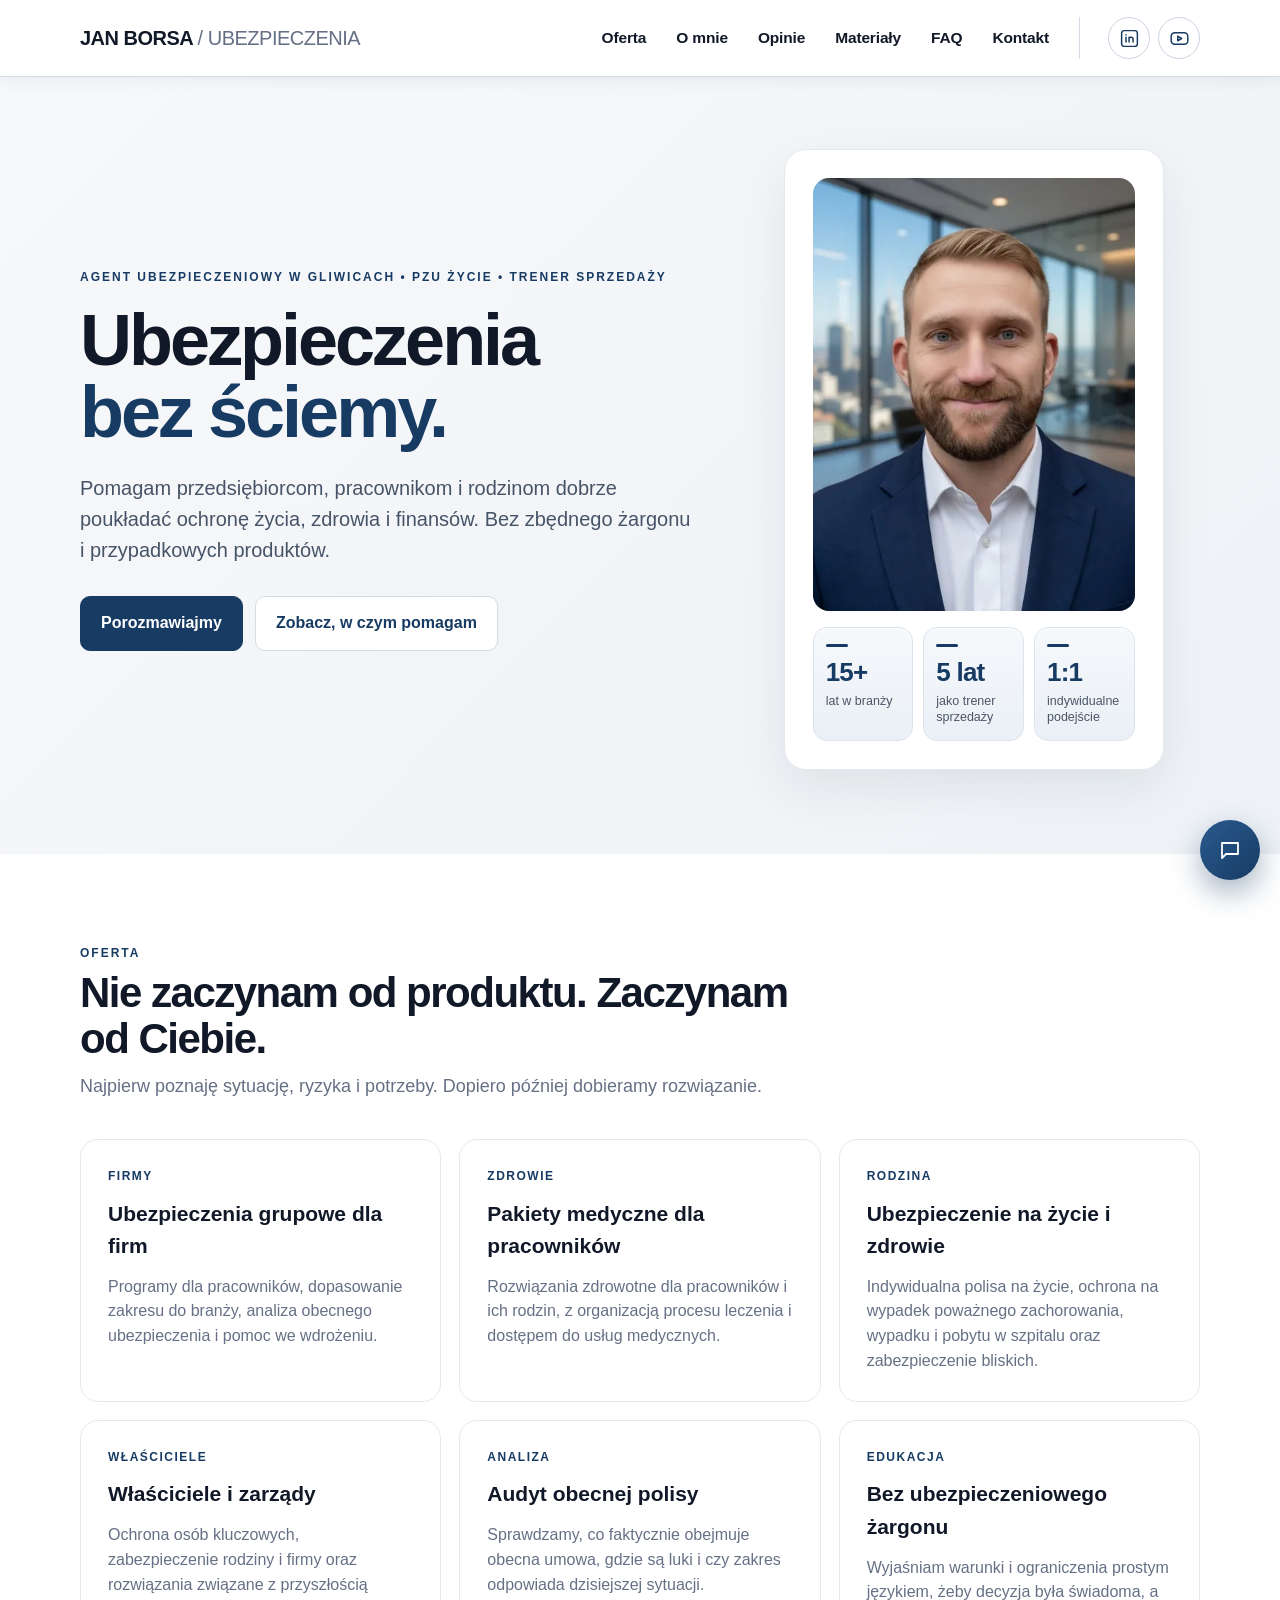
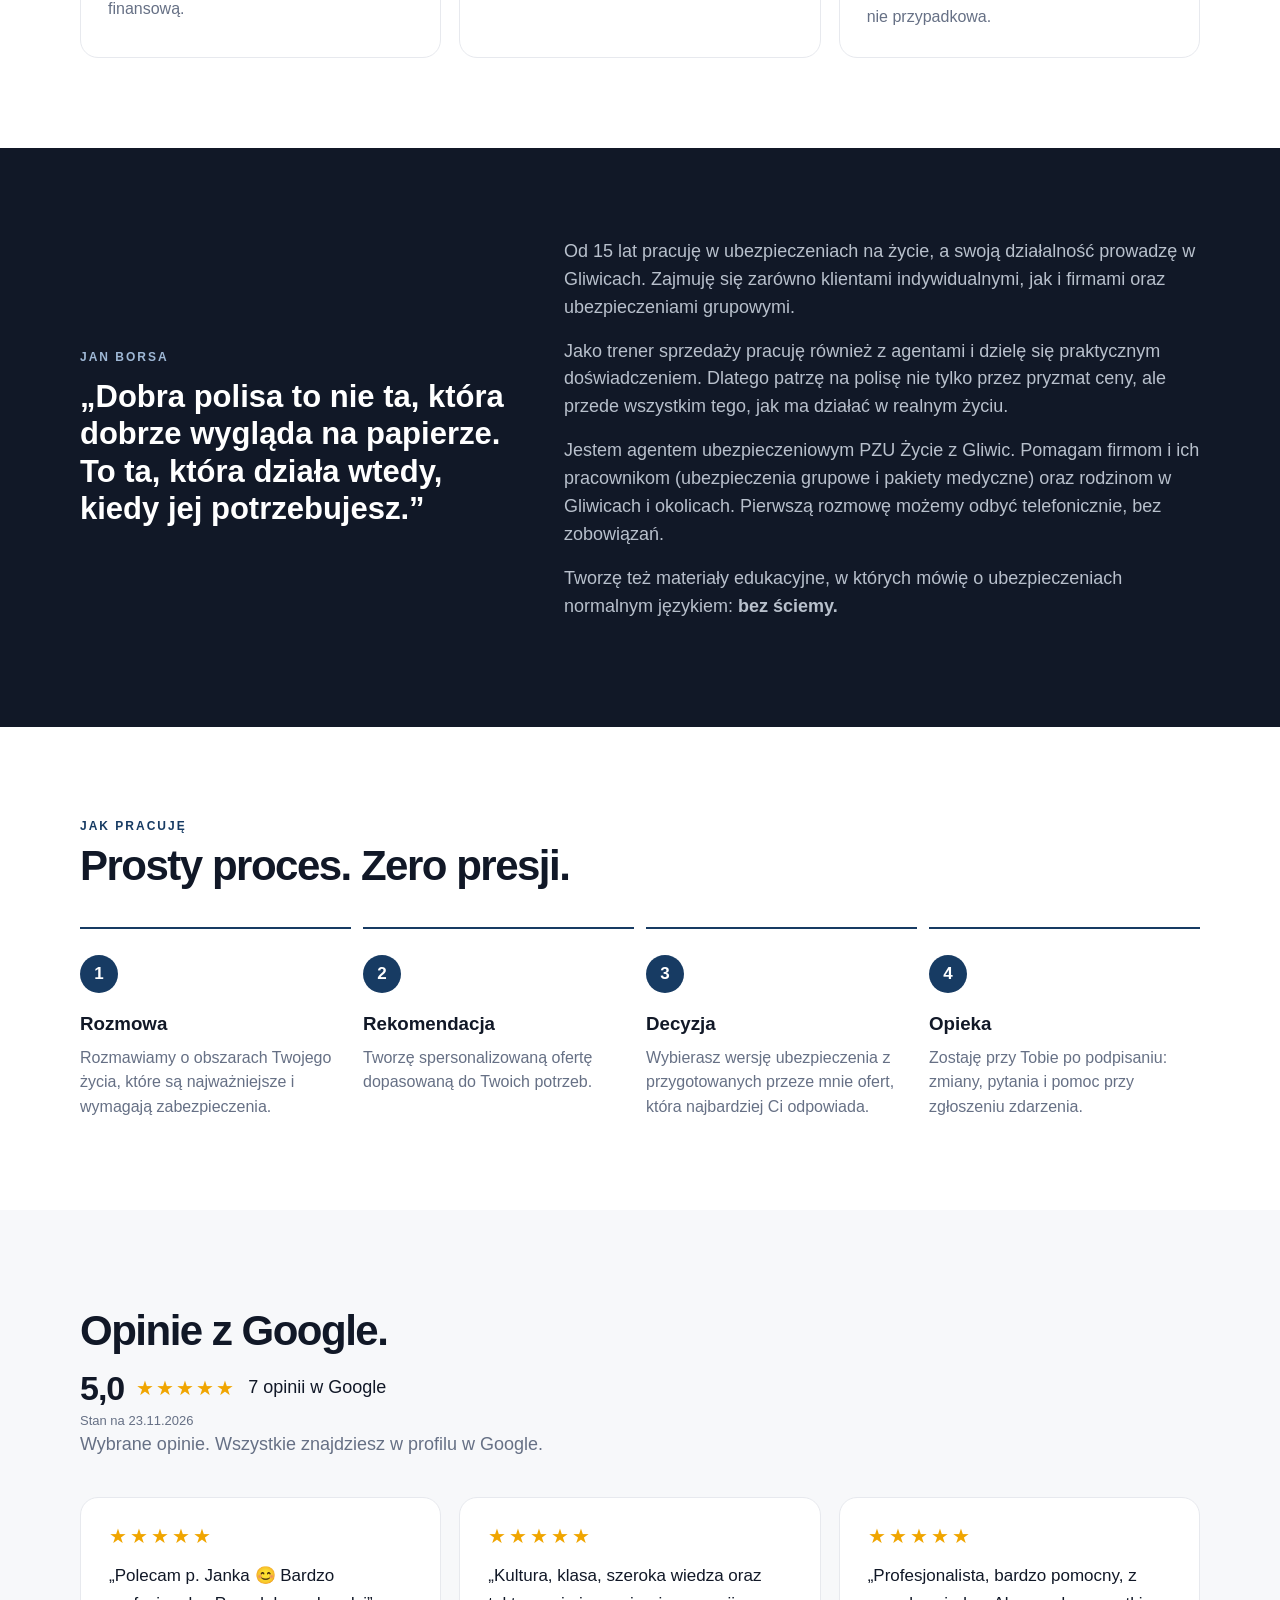
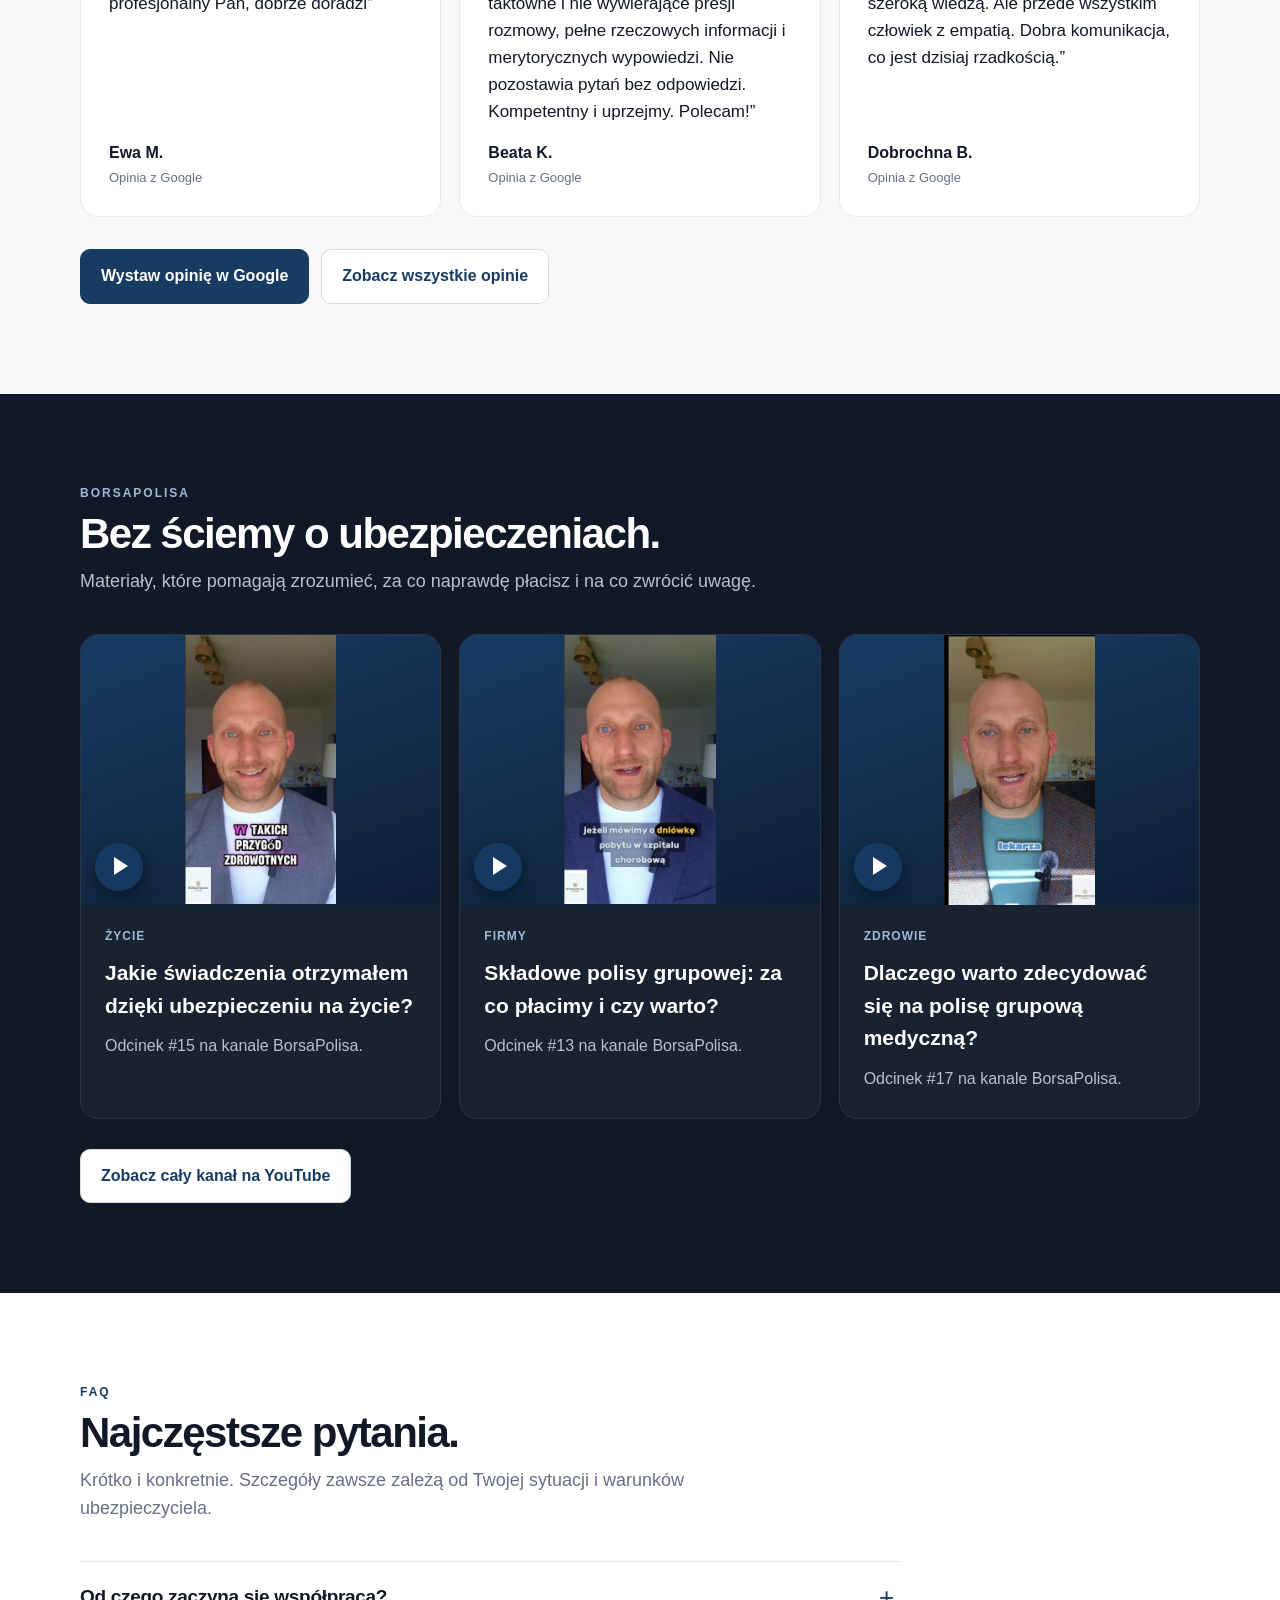
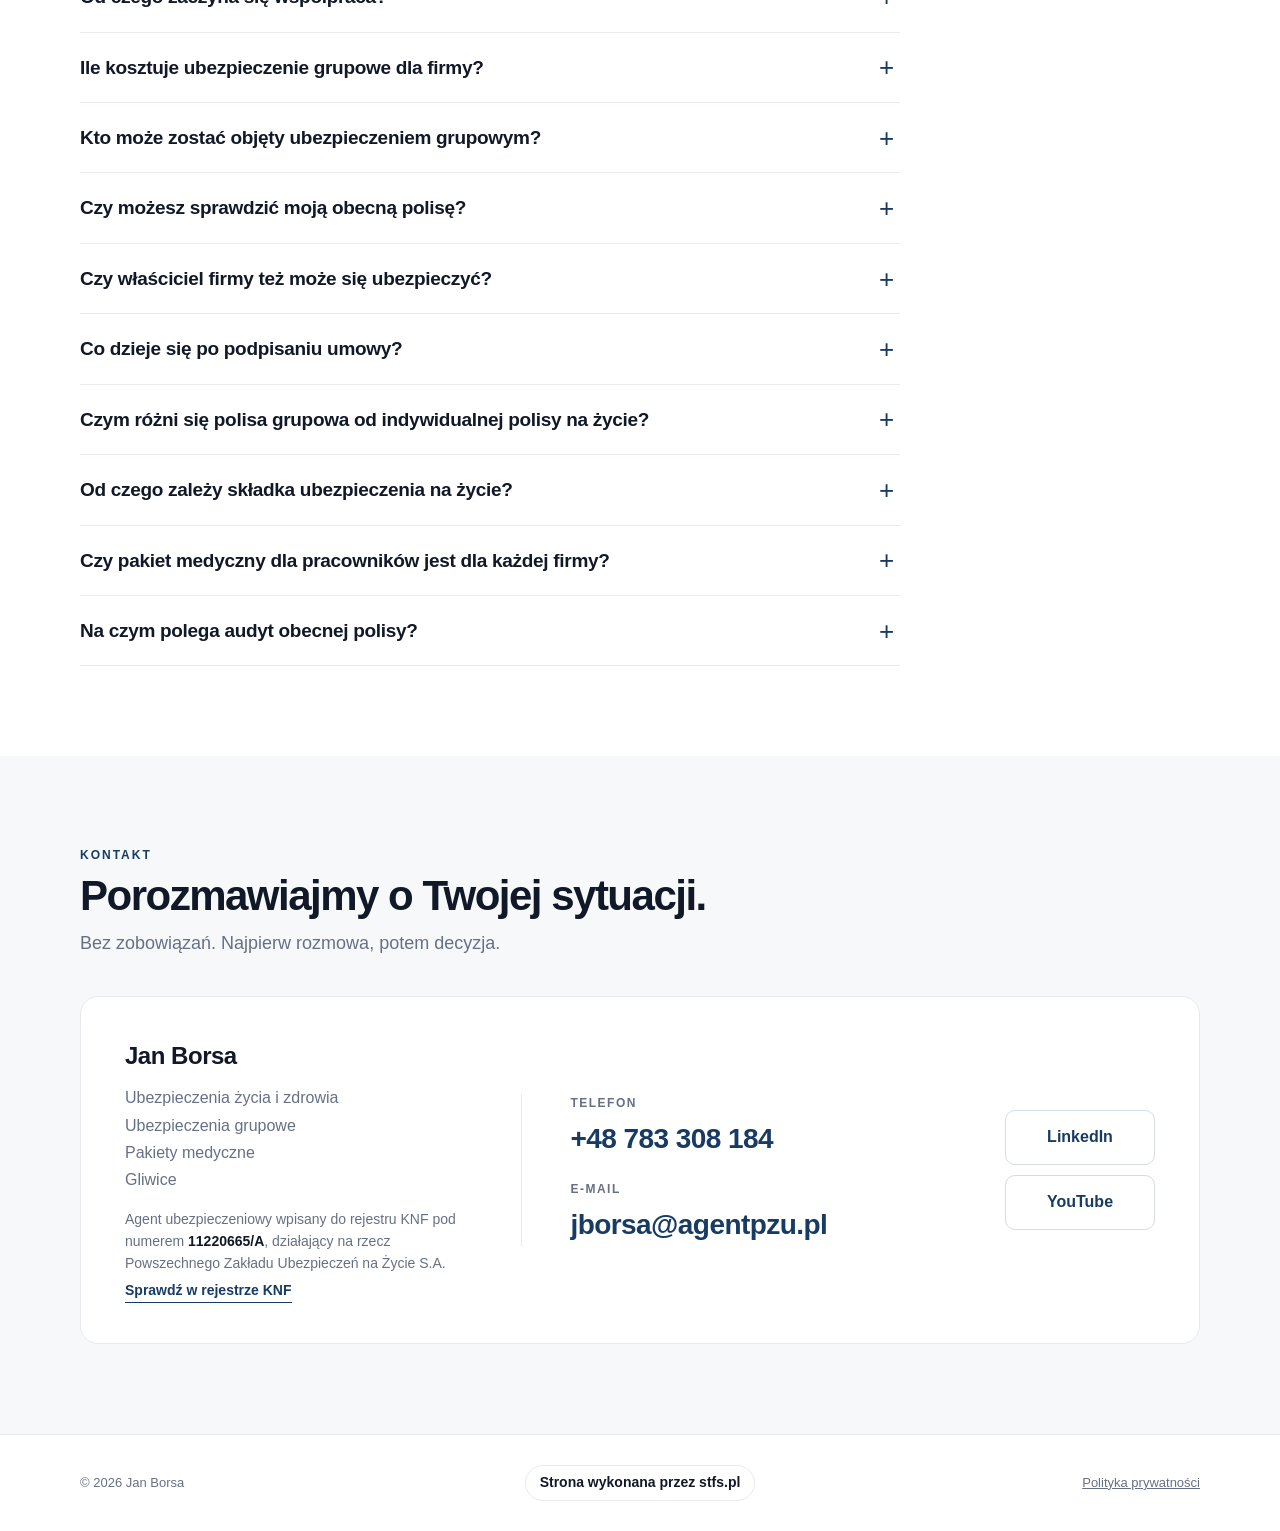
==== commit 1832f11a: "SEO: slowa kluczowe w tytule, opisie, hero, ofercie, O mnie i FAQ Cztery nowe pytania w FAQ, przebud" ====
--- a/index.html
+++ b/index.html
@@ -3,11 +3,11 @@
 <head>
 <meta charset="utf-8">
 <meta name="viewport" content="width=device-width,initial-scale=1">
-<title>Jan Borsa: Ubezpieczenia bez ściemy | Gliwice</title>
-<meta name="description" content="Jan Borsa, agent ubezpieczeniowy w Gliwicach: ubezpieczenia życia i zdrowia, rozwiązania dla firm, ubezpieczenia grupowe i pakiety medyczne. 15 lat doświadczenia.">
+<title>Jan Borsa: ubezpieczenia na życie i grupowe w Gliwicach</title>
+<meta name="description" content="Jan Borsa, agent ubezpieczeniowy w Gliwicach. Ubezpieczenia na życie, ubezpieczenia grupowe dla firm i pakiety medyczne dla pracowników. 15 lat doświadczenia.">
 <meta name="theme-color" content="#173b63">
-<meta property="og:title" content="Jan Borsa: Ubezpieczenia bez ściemy | Gliwice">
-<meta property="og:description" content="Agent ubezpieczeniowy w Gliwicach: ubezpieczenia życia i zdrowia, ubezpieczenia grupowe i pakiety medyczne. 15 lat doświadczenia.">
+<meta property="og:title" content="Jan Borsa: ubezpieczenia na życie i grupowe w Gliwicach">
+<meta property="og:description" content="Agent ubezpieczeniowy w Gliwicach: ubezpieczenia na życie, ubezpieczenia grupowe dla firm i pakiety medyczne dla pracowników.">
 <meta property="og:type" content="website">
 <meta property="og:site_name" content="Jan Borsa">
 <meta property="og:url" content="https://janborsa.pl/">
@@ -15,15 +15,15 @@
 <meta property="og:image" content="https://janborsa.pl/og-image.png">
 <meta name="twitter:card" content="summary_large_image">
 <link rel="canonical" href="https://janborsa.pl/">
-<script type="application/ld+json">{"@context":"https://schema.org","@type":"FAQPage","mainEntity":[{"@type":"Question","name":"Od czego zaczyna się współpraca?","acceptedAnswer":{"@type":"Answer","text":"Od krótkiej rozmowy o Twojej sytuacji: rodzinie, firmie, obecnych zabezpieczeniach i obawach. Dopiero potem pokazuję rozwiązania."}},{"@type":"Question","name":"Ile kosztuje ubezpieczenie grupowe dla firmy?","acceptedAnswer":{"@type":"Answer","text":"Składka zależy między innymi od liczby osób, branży i wybranego zakresu. Po rozmowie przygotowuję wariant dopasowany do firmy, bez zobowiązań."}},{"@type":"Question","name":"Kto może zostać objęty ubezpieczeniem grupowym?","acceptedAnswer":{"@type":"Answer","text":"To zależy od warunków konkretnej oferty. Sprawdzamy, czy obejmuje pracowników na etacie, zleceniu czy B2B, zanim podejmiesz decyzję."}},{"@type":"Question","name":"Czy możesz sprawdzić moją obecną polisę?","acceptedAnswer":{"@type":"Answer","text":"Tak. Przechodzimy przez zakres, wyłączenia i sumy ubezpieczenia, żeby ocenić, czy polisa odpowiada Twojej dzisiejszej sytuacji."}},{"@type":"Question","name":"Czy właściciel firmy też może się ubezpieczyć?","acceptedAnswer":{"@type":"Answer","text":"Tak. Dla właścicieli, wspólników i osób kluczowych są osobne rozwiązania, które zabezpieczają rodzinę i ciągłość firmy."}},{"@type":"Question","name":"Co dzieje się po podpisaniu umowy?","acceptedAnswer":{"@type":"Answer","text":"Zostaję do Twojej dyspozycji. Pomagam w zmianach, pytaniach o zakres i w razie potrzeby przy zgłoszeniu zdarzenia."}}]}</script>
-<script type="application/ld+json">{"@context":"https://schema.org","@type":"Person","name":"Jan Borsa","jobTitle":"Doradca ubezpieczeniowy, trener sprzedaży","description":"Agent ubezpieczeniowy w Gliwicach. Ubezpieczenia na życie, ubezpieczenia grupowe i pakiety medyczne. 15 lat doświadczenia.","url":"https://janborsa.pl/","sameAs":["https://www.linkedin.com/in/jan-teodor-borsa-3abaa2ab/","https://www.youtube.com/@borsapolisa"],"email":"jborsa@agentpzu.pl","telephone":"+48783308184","knowsAbout":["ubezpieczenia na życie","ubezpieczenia grupowe","pakiety medyczne"],"address":{"@type":"PostalAddress","addressLocality":"Gliwice","addressCountry":"PL"},"areaServed":{"@type":"City","name":"Gliwice"}}</script>
+<script type="application/ld+json">{"@context":"https://schema.org","@type":"FAQPage","mainEntity":[{"@type":"Question","name":"Od czego zaczyna się współpraca?","acceptedAnswer":{"@type":"Answer","text":"Od krótkiej rozmowy o Twojej sytuacji: rodzinie, firmie, obecnych zabezpieczeniach i obawach. Dopiero potem pokazuję rozwiązania."}},{"@type":"Question","name":"Ile kosztuje ubezpieczenie grupowe dla firmy?","acceptedAnswer":{"@type":"Answer","text":"Składka zależy między innymi od liczby osób, branży i wybranego zakresu. Po rozmowie przygotowuję wariant dopasowany do firmy, bez zobowiązań."}},{"@type":"Question","name":"Kto może zostać objęty ubezpieczeniem grupowym?","acceptedAnswer":{"@type":"Answer","text":"To zależy od warunków konkretnej oferty. Sprawdzamy, czy obejmuje pracowników na etacie, zleceniu czy B2B, zanim podejmiesz decyzję."}},{"@type":"Question","name":"Czy możesz sprawdzić moją obecną polisę?","acceptedAnswer":{"@type":"Answer","text":"Tak. Przechodzimy przez zakres, wyłączenia i sumy ubezpieczenia, żeby ocenić, czy polisa odpowiada Twojej dzisiejszej sytuacji."}},{"@type":"Question","name":"Czy właściciel firmy też może się ubezpieczyć?","acceptedAnswer":{"@type":"Answer","text":"Tak. Dla właścicieli, wspólników i osób kluczowych są osobne rozwiązania, które zabezpieczają rodzinę i ciągłość firmy."}},{"@type":"Question","name":"Co dzieje się po podpisaniu umowy?","acceptedAnswer":{"@type":"Answer","text":"Zostaję do Twojej dyspozycji. Pomagam w zmianach, pytaniach o zakres i w razie potrzeby przy zgłoszeniu zdarzenia."}},{"@type":"Question","name":"Czym różni się polisa grupowa od indywidualnej polisy na życie?","acceptedAnswer":{"@type":"Answer","text":"Polisa grupowa obejmuje pracowników jednej firmy w ramach jednej umowy, a zakres i składkę ustala się dla całej grupy. Indywidualna polisa na życie jest dopasowana do jednej osoby, jej rodziny i sytuacji finansowej. Pomagam wybrać rozwiązanie, które ma sens w Twoim przypadku."}},{"@type":"Question","name":"Od czego zależy składka ubezpieczenia na życie?","acceptedAnswer":{"@type":"Answer","text":"Zwykle od wieku, stanu zdrowia, zakresu ochrony, sumy ubezpieczenia i wykonywanego zawodu. Dokładną kwotę poznasz po rozmowie i ocenie ubezpieczyciela, bez zobowiązań."}},{"@type":"Question","name":"Czy pakiet medyczny dla pracowników jest dla każdej firmy?","acceptedAnswer":{"@type":"Answer","text":"Pakiet można dopasować do wielkości firmy i potrzeb pracowników. Warunki, takie jak minimalna liczba osób, zależą od oferty ubezpieczyciela, więc sprawdzam je, zanim przygotuję propozycję."}},{"@type":"Question","name":"Na czym polega audyt obecnej polisy?","acceptedAnswer":{"@type":"Answer","text":"Sprawdzam zakres, wyłączenia i sumy ubezpieczenia w obecnej umowie, wskazuję luki i porównuję je z Twoją dzisiejszą sytuacją, żebyś mógł świadomie zdecydować, co zostawić, a co zmienić."}}]}</script>
+<script type="application/ld+json">{"@context":"https://schema.org","@type":"Person","name":"Jan Borsa","jobTitle":"Doradca ubezpieczeniowy, trener sprzedaży","description":"Agent ubezpieczeniowy w Gliwicach. Ubezpieczenia na życie, ubezpieczenia grupowe dla firm i pakiety medyczne dla pracowników. 15 lat doświadczenia.","url":"https://janborsa.pl/","sameAs":["https://www.linkedin.com/in/jan-teodor-borsa-3abaa2ab/","https://www.youtube.com/@borsapolisa"],"email":"jborsa@agentpzu.pl","telephone":"+48783308184","knowsAbout":["ubezpieczenia na życie","polisa na życie","ubezpieczenia grupowe","ubezpieczenia dla firm","pakiety medyczne dla pracowników","audyt polisy"],"address":{"@type":"PostalAddress","addressLocality":"Gliwice","addressCountry":"PL"},"areaServed":{"@type":"City","name":"Gliwice"}}</script>
 <link rel="apple-touch-icon" href="images/apple-touch-icon.png">
 <link rel="icon" href="favicon.ico" sizes="48x48">
 <link rel="icon" type="image/svg+xml" href="favicon.svg">
 <link rel="icon" type="image/png" sizes="96x96" href="images/favicon-96.png">
 <link rel="icon" type="image/png" sizes="192x192" href="images/favicon-192.png">
 <link rel="preload" as="image" type="image/webp" href="images/jan-borsa-hero-440.webp" imagesrcset="images/jan-borsa-hero-440.webp 440w, images/jan-borsa-hero-660.webp 660w, images/jan-borsa-hero-880.webp 880w" imagesizes="(max-width:800px) 90vw, 330px" fetchpriority="high">
-<link rel="stylesheet" href="style.css?v=20261124a">
+<link rel="stylesheet" href="style.css?v=20261124b">
 </head>
 <body>
 <a class="skip" href="#oferta">Przejdź do treści</a>
@@ -62,7 +62,7 @@
 <section class="hero" id="start">
 <div class="container hero-grid">
 <div>
-<div class="eyebrow">15 lat doświadczenia • PZU Życie • trener sprzedaży</div>
+<div class="eyebrow">Agent ubezpieczeniowy w Gliwicach • PZU Życie • trener sprzedaży</div>
 <h1>Ubezpieczenia<br><span>bez ściemy.</span></h1>
 <p class="lead">Pomagam przedsiębiorcom, pracownikom i rodzinom dobrze poukładać ochronę życia, zdrowia i finansów. Bez zbędnego żargonu i przypadkowych produktów.</p>
 <div class="actions"><a class="btn" href="#kontakt">Porozmawiajmy</a><a class="btn light" href="#oferta">Zobacz, w czym pomagam</a></div>
@@ -78,9 +78,9 @@
 <div class="container">
 <div class="section-head"><div class="eyebrow">Oferta</div><h2>Nie zaczynam od produktu. Zaczynam od Ciebie.</h2><p>Najpierw poznaję sytuację, ryzyka i potrzeby. Dopiero później dobieramy rozwiązanie.</p></div>
 <div class="cards">
-<div class="card"><div class="num"><span>FIRMY</span></div><h3>Ubezpieczenia grupowe</h3><p>Programy dla pracowników, dopasowanie zakresu do branży, analiza obecnego ubezpieczenia i pomoc we wdrożeniu.</p></div>
-<div class="card"><div class="num"><span>ZDROWIE</span></div><h3>Pakiety medyczne</h3><p>Rozwiązania zdrowotne dla pracowników i ich rodzin, z organizacją procesu leczenia i dostępem do usług medycznych.</p></div>
-<div class="card"><div class="num"><span>RODZINA</span></div><h3>Życie i zdrowie</h3><p>Indywidualna ochrona na życie, poważne zachorowania, wypadki, pobyt w szpitalu i zabezpieczenie bliskich.</p></div>
+<div class="card"><div class="num"><span>FIRMY</span></div><h3>Ubezpieczenia grupowe dla firm</h3><p>Programy dla pracowników, dopasowanie zakresu do branży, analiza obecnego ubezpieczenia i pomoc we wdrożeniu.</p></div>
+<div class="card"><div class="num"><span>ZDROWIE</span></div><h3>Pakiety medyczne dla pracowników</h3><p>Rozwiązania zdrowotne dla pracowników i ich rodzin, z organizacją procesu leczenia i dostępem do usług medycznych.</p></div>
+<div class="card"><div class="num"><span>RODZINA</span></div><h3>Ubezpieczenie na życie i zdrowie</h3><p>Indywidualna polisa na życie, ochrona na wypadek poważnego zachorowania, wypadku i pobytu w szpitalu oraz zabezpieczenie bliskich.</p></div>
 <div class="card"><div class="num"><span>WŁAŚCICIELE</span></div><h3>Właściciele i zarządy</h3><p>Ochrona osób kluczowych, zabezpieczenie rodziny i firmy oraz rozwiązania związane z przyszłością finansową.</p></div>
 <div class="card"><div class="num"><span>ANALIZA</span></div><h3>Audyt obecnej polisy</h3><p>Sprawdzamy, co faktycznie obejmuje obecna umowa, gdzie są luki i czy zakres odpowiada dzisiejszej sytuacji.</p></div>
 <div class="card"><div class="num"><span>EDUKACJA</span></div><h3>Bez ubezpieczeniowego żargonu</h3><p>Wyjaśniam warunki i ograniczenia prostym językiem, żeby decyzja była świadoma, a nie przypadkowa.</p></div>
@@ -91,7 +91,8 @@
 <section class="dark" id="o-mnie">
 <div class="container about">
 <div><div class="eyebrow">Jan Borsa</div><div class="quote">„Dobra polisa to nie ta, która dobrze wygląda na papierze. To ta, która działa wtedy, kiedy jej potrzebujesz.”</div></div>
-<div><p>Od 15 lat pracuję w ubezpieczeniach na życie, a swoją działalność prowadzę w Gliwicach. Zajmuję się zarówno klientami indywidualnymi, jak i firmami oraz ubezpieczeniami grupowymi.</p><p>Jako trener sprzedaży pracuję również z agentami i dzielę się praktycznym doświadczeniem. Dlatego patrzę na polisę nie tylko przez pryzmat ceny, ale przede wszystkim tego, jak ma działać w realnym życiu.</p><p>Tworzę też materiały edukacyjne, w których mówię o ubezpieczeniach normalnym językiem: <strong>bez ściemy.</strong></p></div>
+<div><p>Od 15 lat pracuję w ubezpieczeniach na życie, a swoją działalność prowadzę w Gliwicach. Zajmuję się zarówno klientami indywidualnymi, jak i firmami oraz ubezpieczeniami grupowymi.</p><p>Jako trener sprzedaży pracuję również z agentami i dzielę się praktycznym doświadczeniem. Dlatego patrzę na polisę nie tylko przez pryzmat ceny, ale przede wszystkim tego, jak ma działać w realnym życiu.</p><p>Jestem agentem ubezpieczeniowym PZU Życie z Gliwic. Pomagam firmom i ich pracownikom (ubezpieczenia grupowe i pakiety medyczne) oraz rodzinom w Gliwicach i okolicach. Pierwszą rozmowę możemy odbyć telefonicznie, bez zobowiązań.</p>
+<p>Tworzę też materiały edukacyjne, w których mówię o ubezpieczeniach normalnym językiem: <strong>bez ściemy.</strong></p></div>
 </div>
 </section>
 
@@ -141,6 +142,10 @@
 <details><summary>Czy możesz sprawdzić moją obecną polisę?</summary><p>Tak. Przechodzimy przez zakres, wyłączenia i sumy ubezpieczenia, żeby ocenić, czy polisa odpowiada Twojej dzisiejszej sytuacji.</p></details>
 <details><summary>Czy właściciel firmy też może się ubezpieczyć?</summary><p>Tak. Dla właścicieli, wspólników i osób kluczowych są osobne rozwiązania, które zabezpieczają rodzinę i ciągłość firmy.</p></details>
 <details><summary>Co dzieje się po podpisaniu umowy?</summary><p>Zostaję do Twojej dyspozycji. Pomagam w zmianach, pytaniach o zakres i w razie potrzeby przy zgłoszeniu zdarzenia.</p></details>
+<details><summary>Czym różni się polisa grupowa od indywidualnej polisy na życie?</summary><p>Polisa grupowa obejmuje pracowników jednej firmy w ramach jednej umowy, a zakres i składkę ustala się dla całej grupy. Indywidualna polisa na życie jest dopasowana do jednej osoby, jej rodziny i sytuacji finansowej. Pomagam wybrać rozwiązanie, które ma sens w Twoim przypadku.</p></details>
+<details><summary>Od czego zależy składka ubezpieczenia na życie?</summary><p>Zwykle od wieku, stanu zdrowia, zakresu ochrony, sumy ubezpieczenia i wykonywanego zawodu. Dokładną kwotę poznasz po rozmowie i ocenie ubezpieczyciela, bez zobowiązań.</p></details>
+<details><summary>Czy pakiet medyczny dla pracowników jest dla każdej firmy?</summary><p>Pakiet można dopasować do wielkości firmy i potrzeb pracowników. Warunki, takie jak minimalna liczba osób, zależą od oferty ubezpieczyciela, więc sprawdzam je, zanim przygotuję propozycję.</p></details>
+<details><summary>Na czym polega audyt obecnej polisy?</summary><p>Sprawdzam zakres, wyłączenia i sumy ubezpieczenia w obecnej umowie, wskazuję luki i porównuję je z Twoją dzisiejszą sytuacją, żebyś mógł świadomie zdecydować, co zostawić, a co zmienić.</p></details>
 </div>
 </div>
 </section>
@@ -178,6 +183,6 @@
 
 <div class="mobile-bar" id="mobile-bar"><a class="btn light" href="tel:+48783308184">Zadzwoń</a><a class="btn" href="mailto:jborsa@agentpzu.pl?subject=Chc%C4%99%20porozmawia%C4%87%20o%20ubezpieczeniu">Napisz</a></div>
 
-<script src="script.js?v=20261124a" defer></script>
+<script src="script.js?v=20261124b" defer></script>
 </body>
 </html>
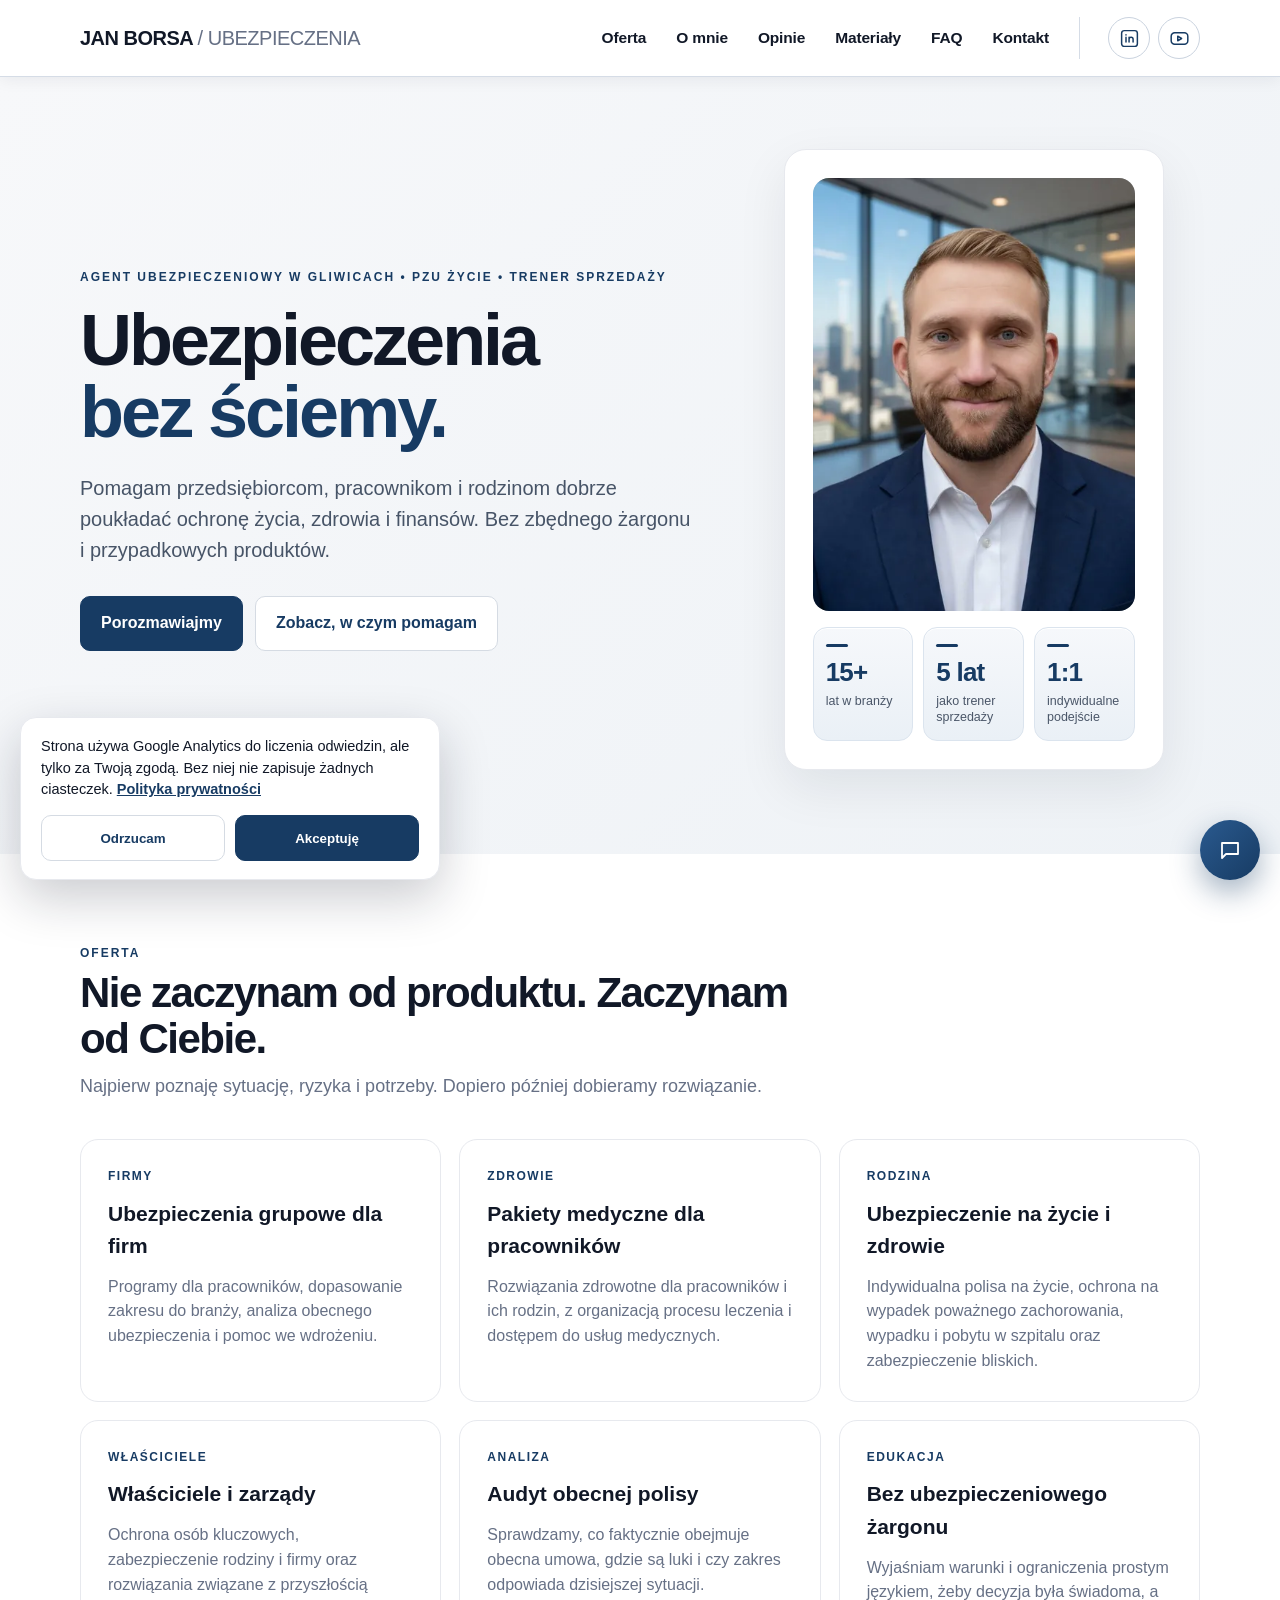
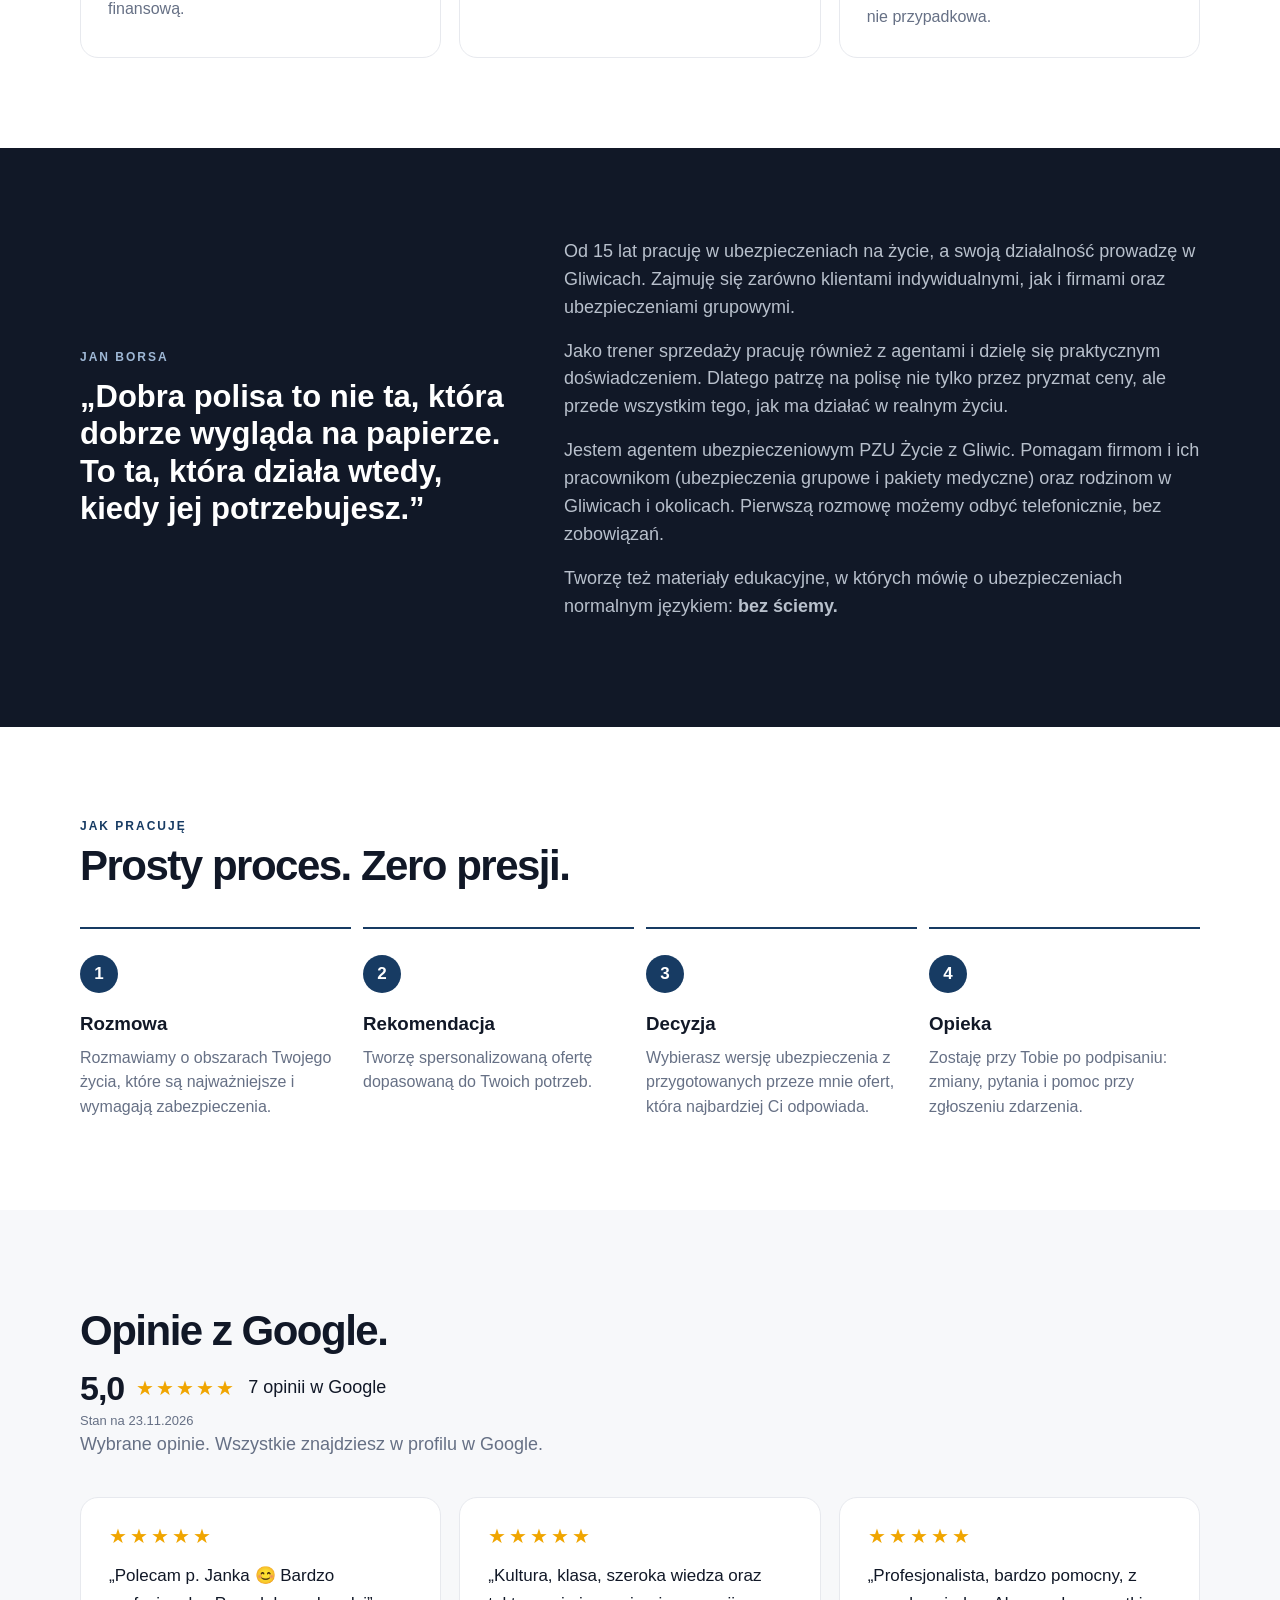
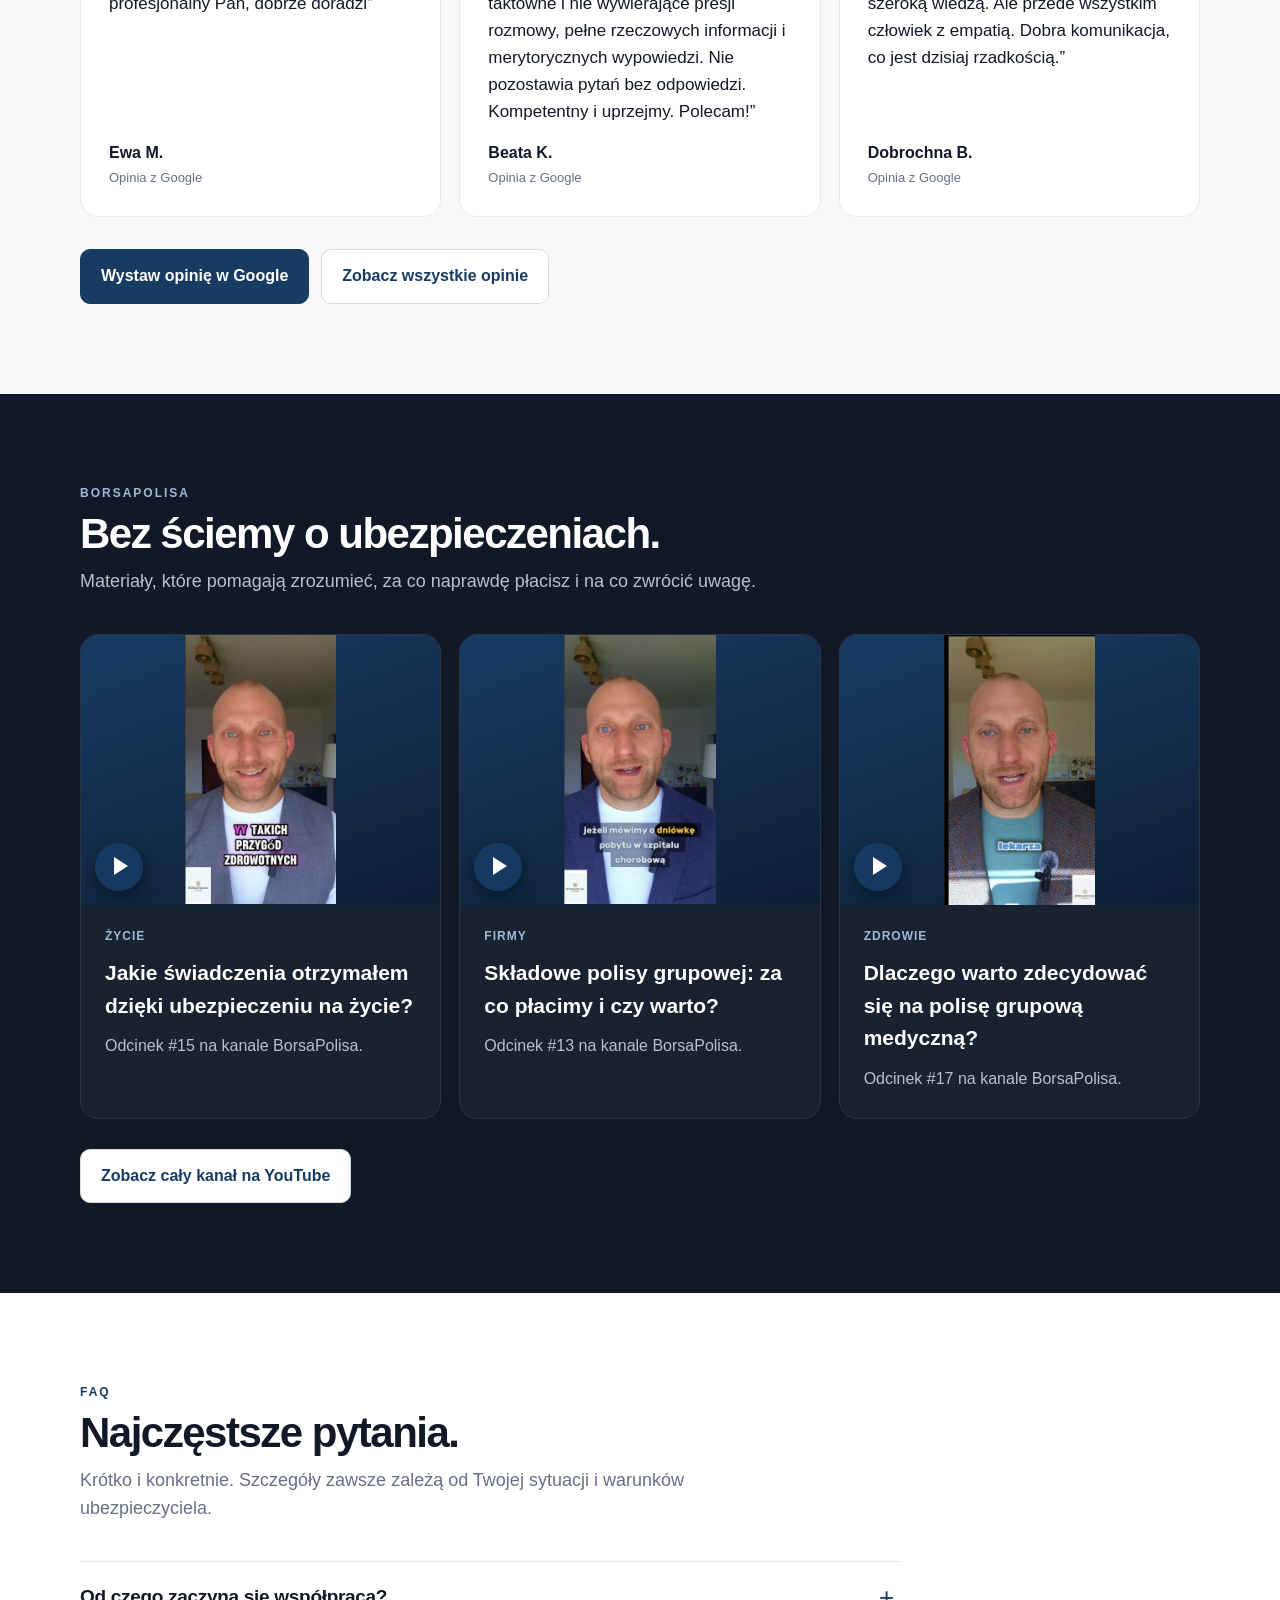
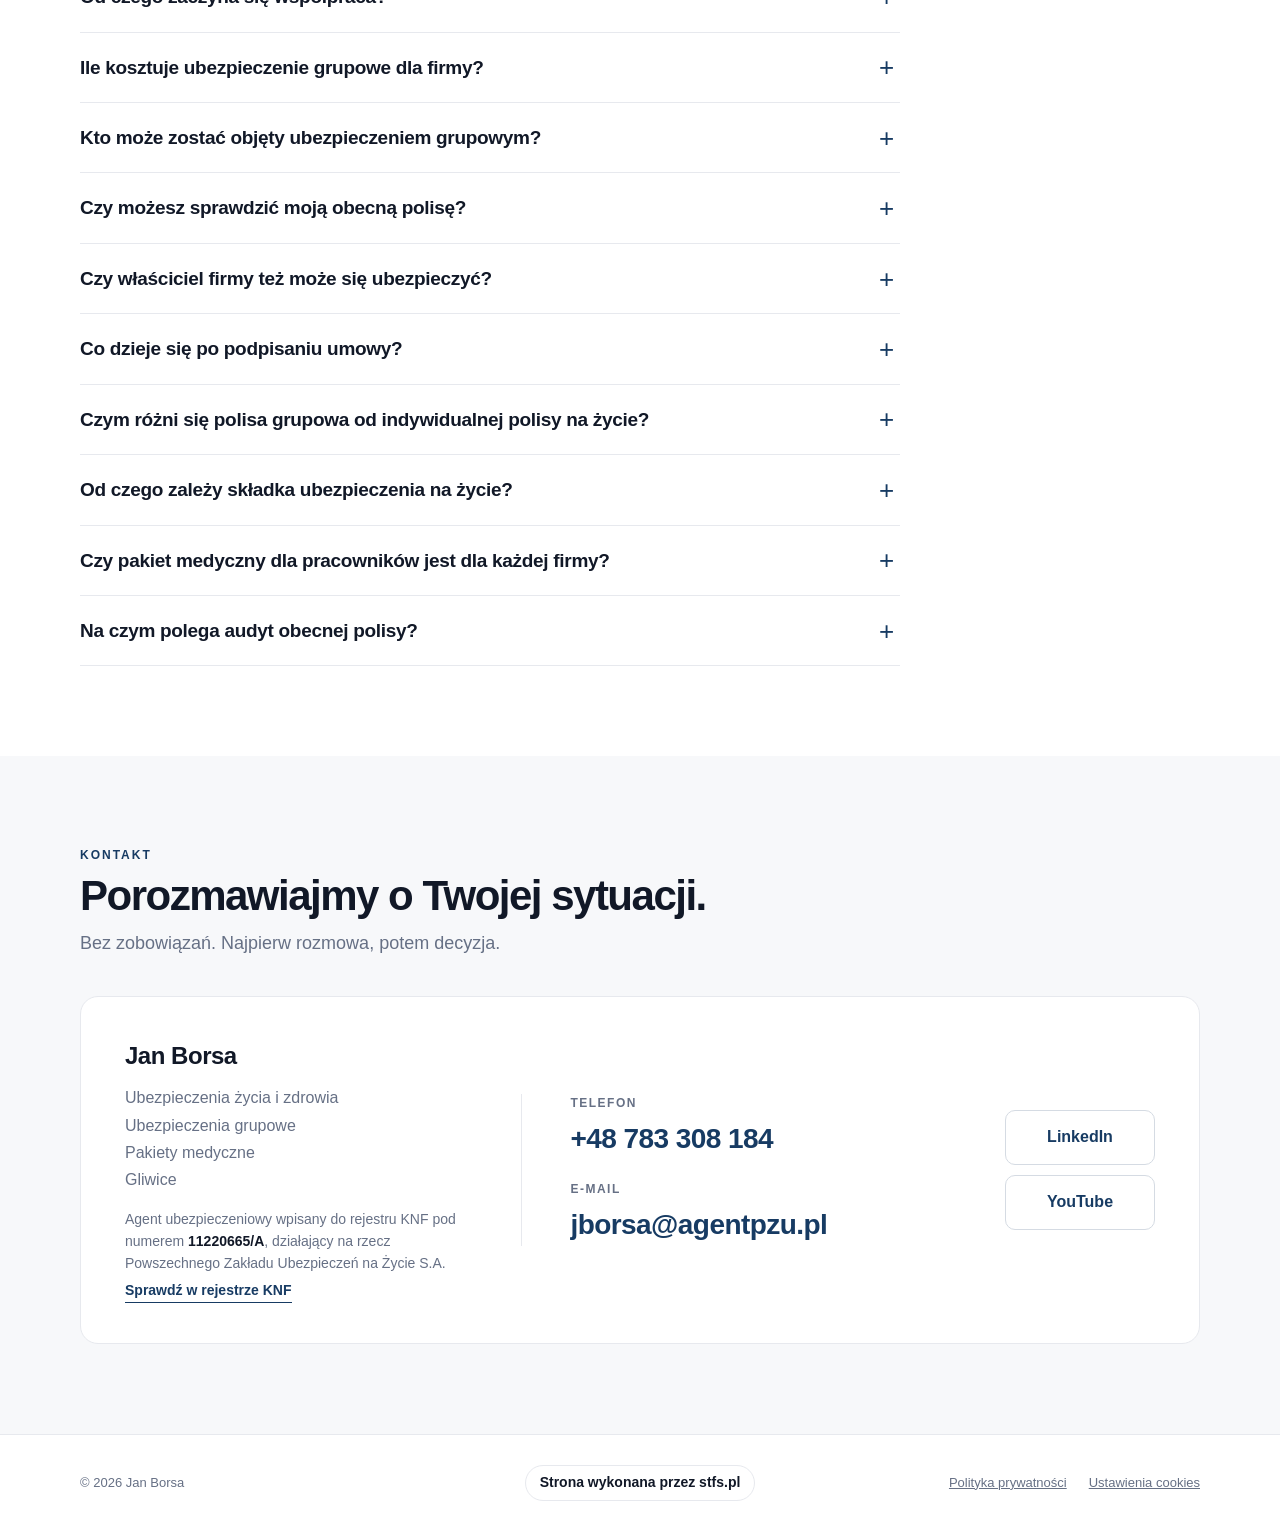
==== commit 6533733f: "Aktywacja GA4 (G-ZNT68LZH18), wersja 20261124d Co-Authored-By: Claude Sonnet 5.5 <noreply@anthropic." ====
--- a/index.html
+++ b/index.html
@@ -5,6 +5,7 @@
 <meta name="viewport" content="width=device-width,initial-scale=1">
 <title>Jan Borsa: ubezpieczenia na życie i grupowe w Gliwicach</title>
 <meta name="description" content="Jan Borsa, agent ubezpieczeniowy w Gliwicach. Ubezpieczenia na życie, ubezpieczenia grupowe dla firm i pakiety medyczne dla pracowników. 15 lat doświadczenia.">
+<meta name="ga-id" content="G-ZNT68LZH18">
 <meta name="theme-color" content="#173b63">
 <meta property="og:title" content="Jan Borsa: ubezpieczenia na życie i grupowe w Gliwicach">
 <meta property="og:description" content="Agent ubezpieczeniowy w Gliwicach: ubezpieczenia na życie, ubezpieczenia grupowe dla firm i pakiety medyczne dla pracowników.">
@@ -23,7 +24,7 @@
 <link rel="icon" type="image/png" sizes="96x96" href="images/favicon-96.png">
 <link rel="icon" type="image/png" sizes="192x192" href="images/favicon-192.png">
 <link rel="preload" as="image" type="image/webp" href="images/jan-borsa-hero-440.webp" imagesrcset="images/jan-borsa-hero-440.webp 440w, images/jan-borsa-hero-660.webp 660w, images/jan-borsa-hero-880.webp 880w" imagesizes="(max-width:800px) 90vw, 330px" fetchpriority="high">
-<link rel="stylesheet" href="style.css?v=20261124b">
+<link rel="stylesheet" href="style.css?v=20261124d">
 </head>
 <body>
 <a class="skip" href="#oferta">Przejdź do treści</a>
@@ -166,7 +167,7 @@
 </div>
 </section>
 </main>
-<footer><div class="container foot"><span class="foot-copy">© 2026 Jan Borsa</span><a class="foot-credit" href="https://stfs.pl" target="_blank" rel="noopener">Strona wykonana przez stfs.pl</a><a class="foot-policy" href="polityka-prywatnosci">Polityka prywatności</a></div></footer>
+<footer><div class="container foot"><span class="foot-copy">© 2026 Jan Borsa</span><a class="foot-credit" href="https://stfs.pl" target="_blank" rel="noopener">Strona wykonana przez stfs.pl</a><span class="foot-right"><a class="foot-policy" href="polityka-prywatnosci">Polityka prywatności</a><button type="button" class="foot-cookies" id="cookie-settings" hidden>Ustawienia cookies</button></span></div></footer>
 
 <div class="help-widget" id="helpWidget">
 <div class="help-panel" id="helpPanel" role="region" aria-label="Szybka pomoc">
@@ -181,8 +182,10 @@
 <button class="help-toggle" id="helpToggle" type="button" aria-expanded="false" aria-controls="helpPanel" aria-label="Szybka pomoc"><svg viewBox="0 0 24 24" aria-hidden="true"><path d="M4 5h16v11H8l-4 4V5Z"/></svg></button>
 </div>
 
+<div class="cookie-bar" id="cookie-bar" role="dialog" aria-label="Zgoda na analitykę" hidden><p>Strona używa Google Analytics do liczenia odwiedzin, ale tylko za Twoją zgodą. Bez niej nie zapisuje żadnych ciasteczek. <a href="polityka-prywatnosci">Polityka prywatności</a></p><div class="cookie-actions"><button type="button" class="btn light" id="cookie-decline">Odrzucam</button><button type="button" class="btn" id="cookie-accept">Akceptuję</button></div></div>
+
 <div class="mobile-bar" id="mobile-bar"><a class="btn light" href="tel:+48783308184">Zadzwoń</a><a class="btn" href="mailto:jborsa@agentpzu.pl?subject=Chc%C4%99%20porozmawia%C4%87%20o%20ubezpieczeniu">Napisz</a></div>
 
-<script src="script.js?v=20261124b" defer></script>
+<script src="script.js?v=20261124d" defer></script>
 </body>
 </html>
--- a/style.css
+++ b/style.css
@@ -343,3 +343,20 @@
 .rating-line .stars{color:#f0a500;font-size:20px;letter-spacing:2px;line-height:1}
 .rating-line small{flex-basis:100%;font-size:13px;color:var(--muted)}
 .reviews-cta{gap:12px}
+/* zgoda na analityke (baner) i przycisk w stopce */
+.cookie-bar{position:fixed;left:20px;bottom:20px;z-index:95;width:min(420px,calc(100vw - 40px));background:#fff;border:1px solid var(--line);border-radius:16px;padding:18px 20px;box-shadow:0 18px 50px rgba(17,24,39,.22)}
+.cookie-bar[hidden]{display:none}
+.cookie-bar p{margin:0 0 14px;font-size:14.5px;line-height:1.5;color:var(--ink)}
+.cookie-bar p a{color:var(--accent);font-weight:600}
+.cookie-actions{display:flex;gap:10px}
+.cookie-actions .btn{flex:1;padding:12px 14px;min-height:46px}
+.foot-right{justify-self:end;display:flex;flex-wrap:wrap;justify-content:flex-end;gap:6px 22px}
+.foot-cookies{background:none;border:0;padding:0;font:inherit;color:var(--muted);cursor:pointer;text-decoration:underline}
+.foot-cookies:hover{color:#fff}
+.foot-cookies[hidden]{display:none}
+@media(max-width:800px){
+  .foot-right{justify-self:center;justify-content:center}
+}
+@media(hover:none) and (max-width:800px){
+  .cookie-bar{left:12px;right:12px;width:auto;bottom:calc(84px + env(safe-area-inset-bottom))}
+}
